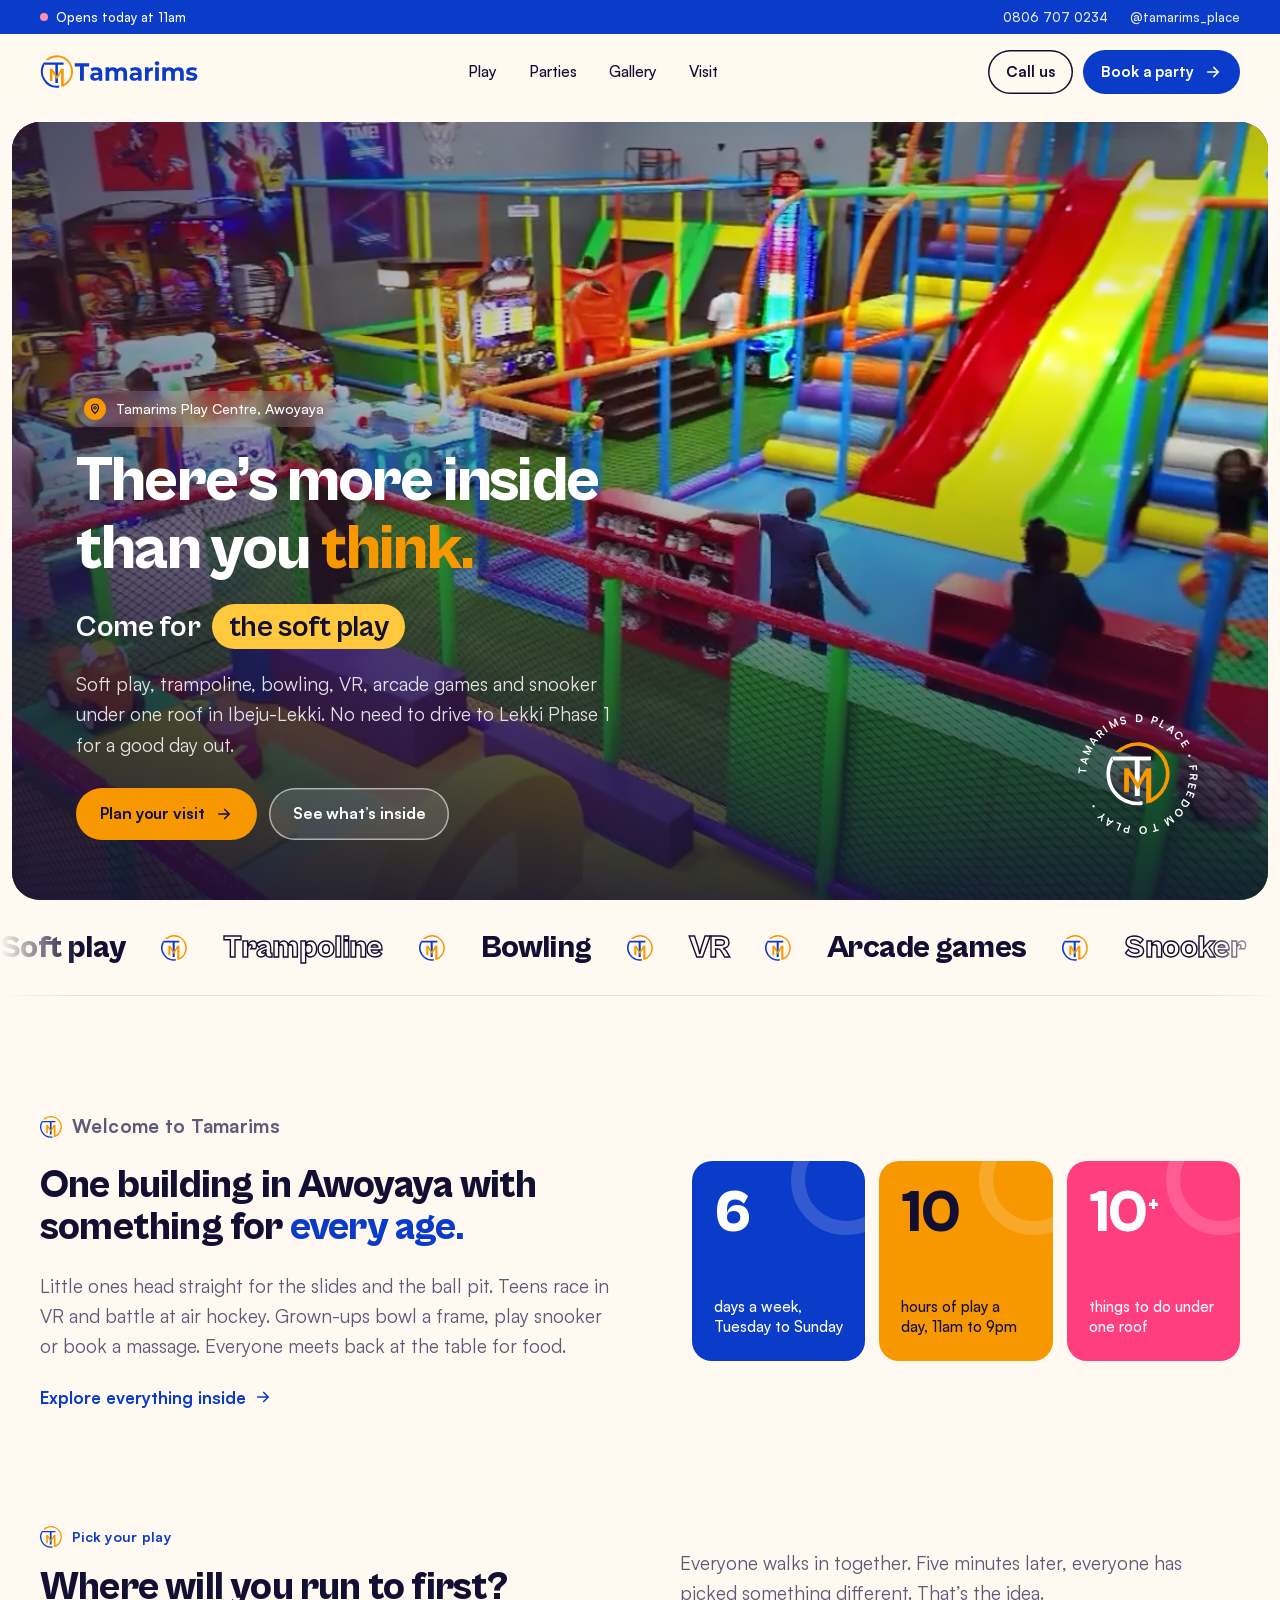
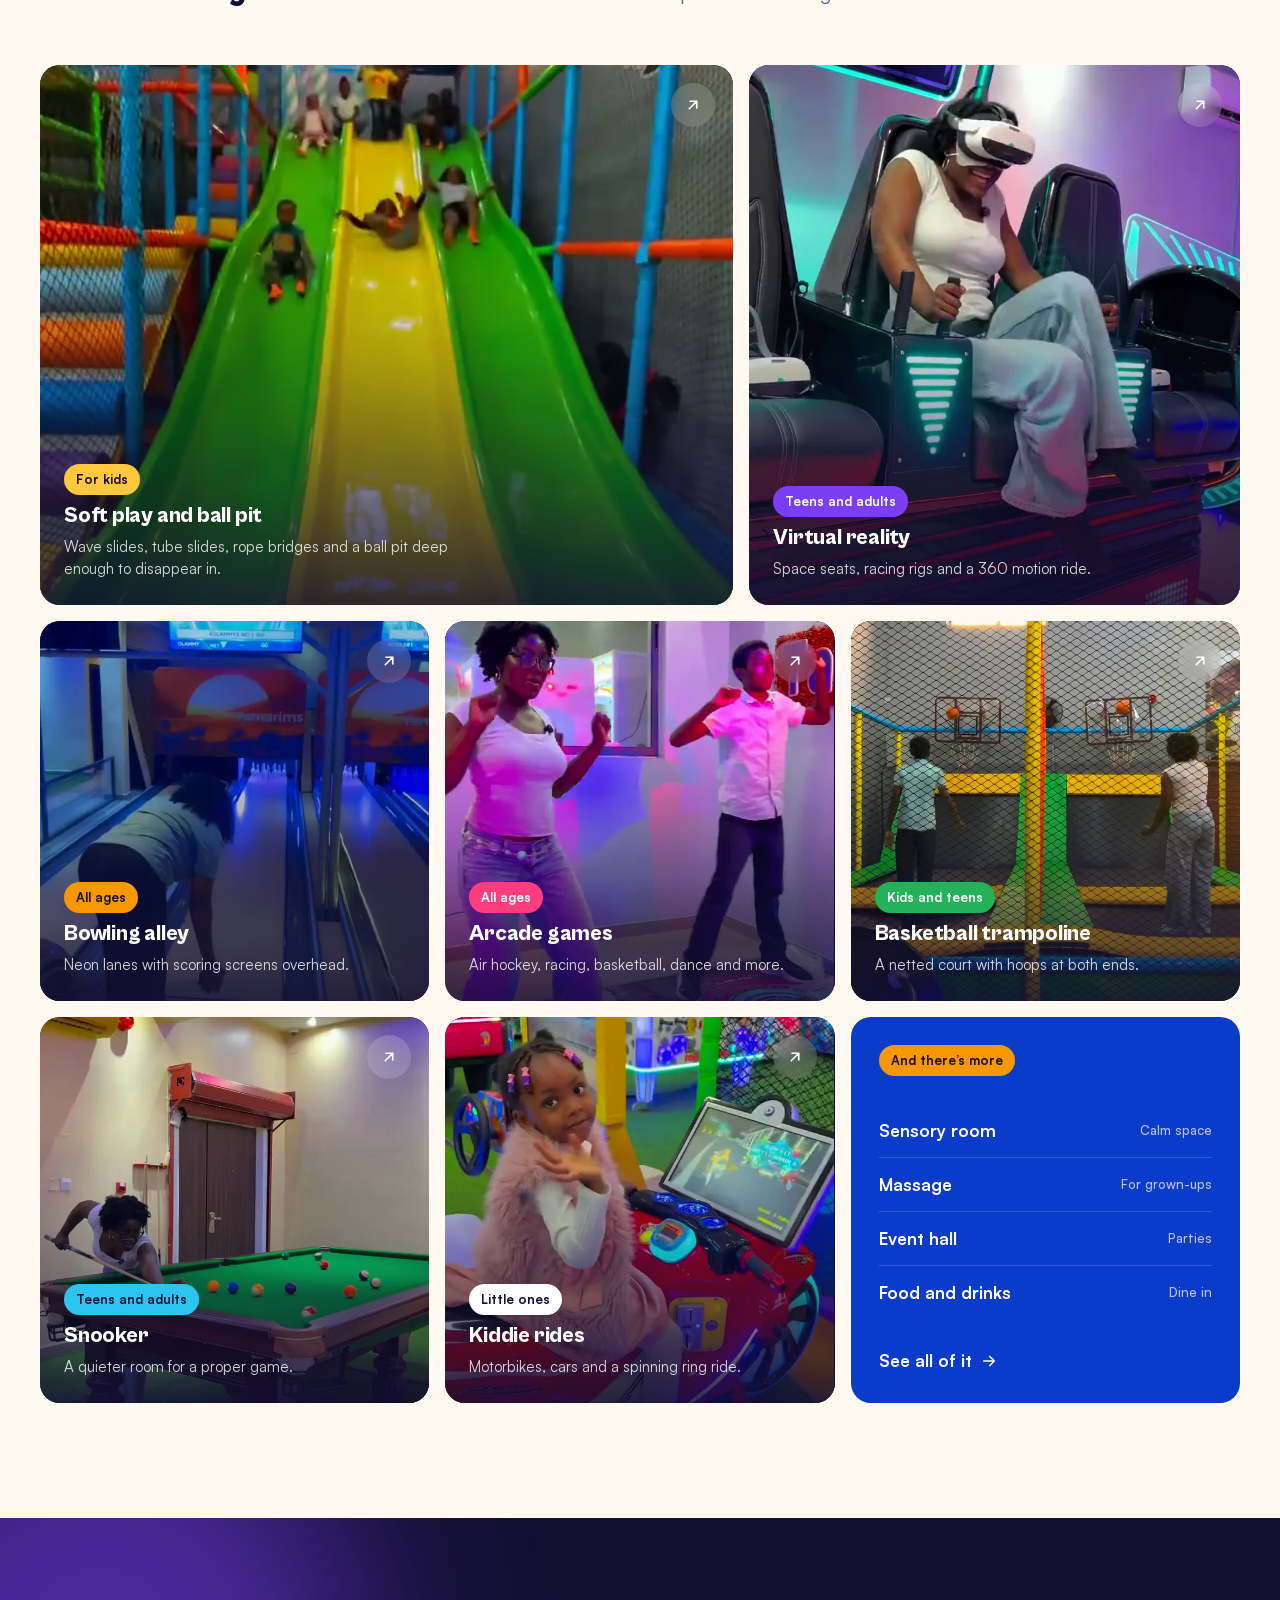
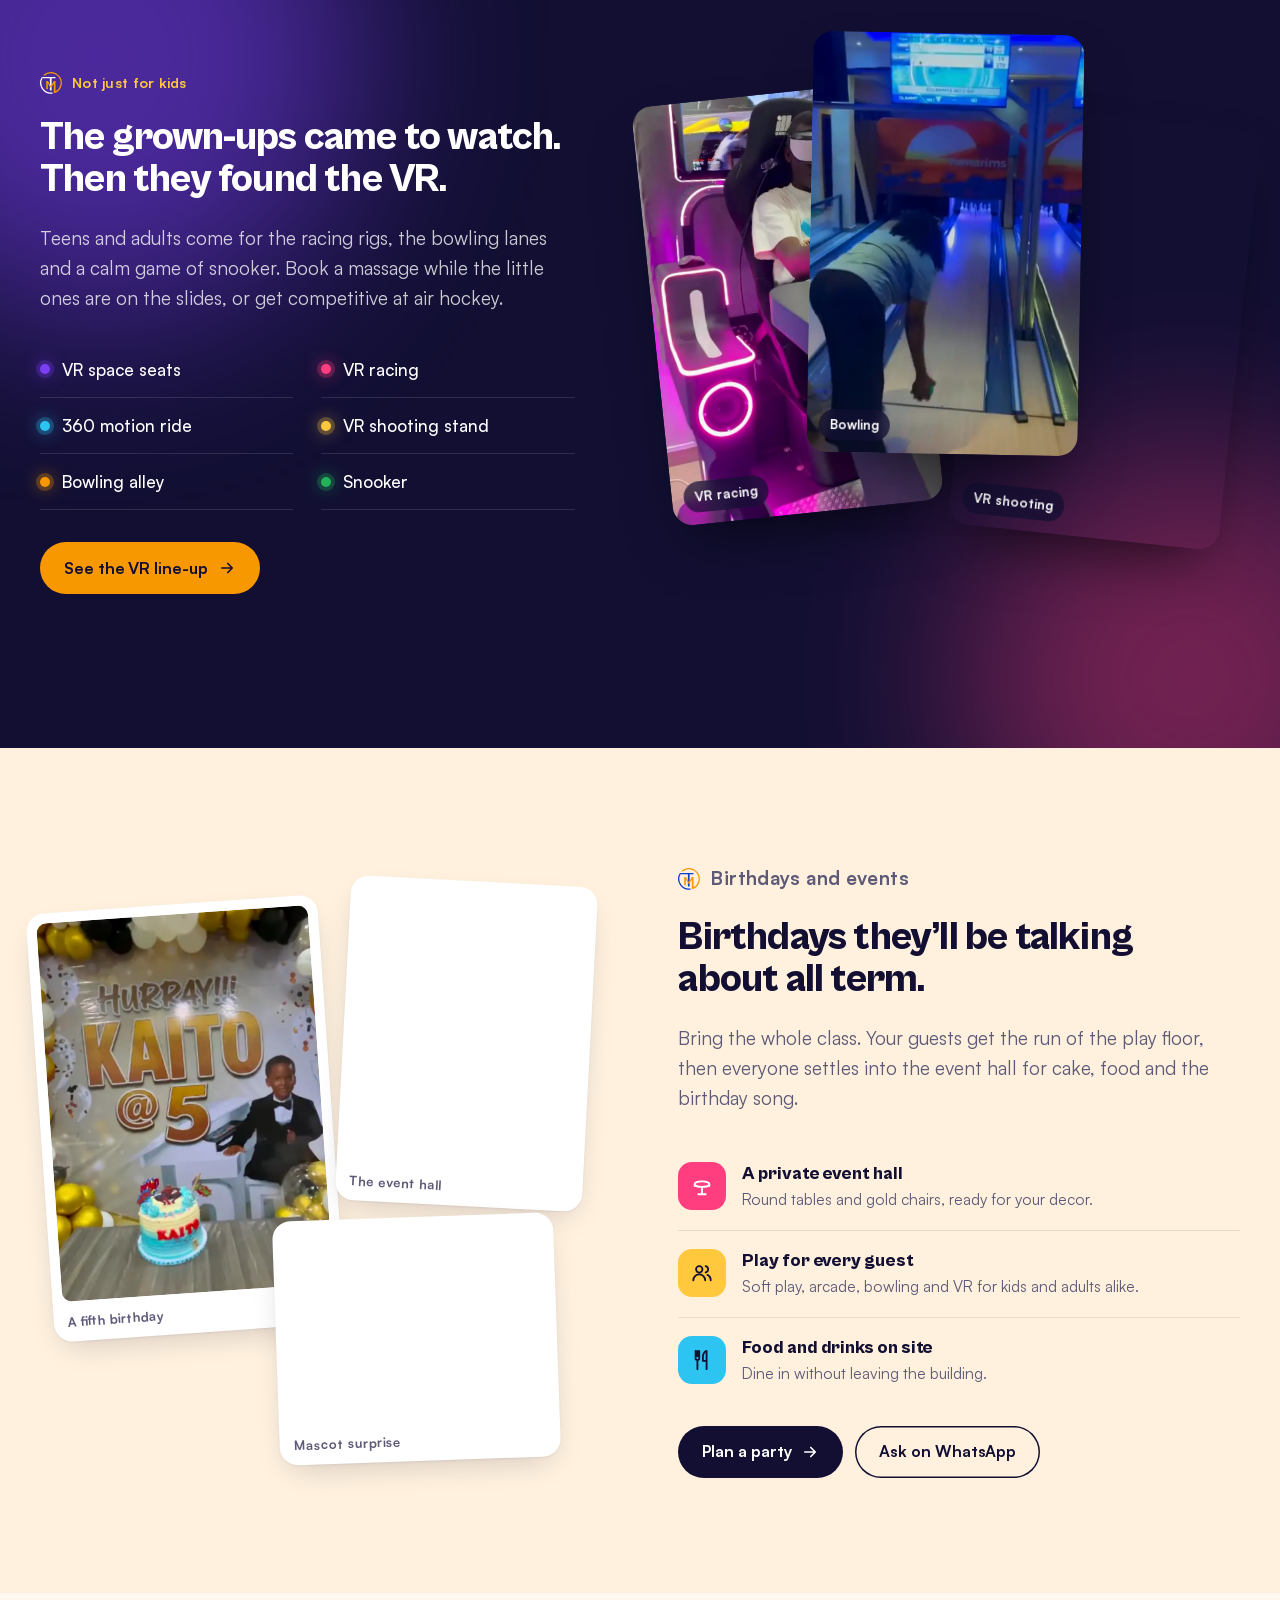
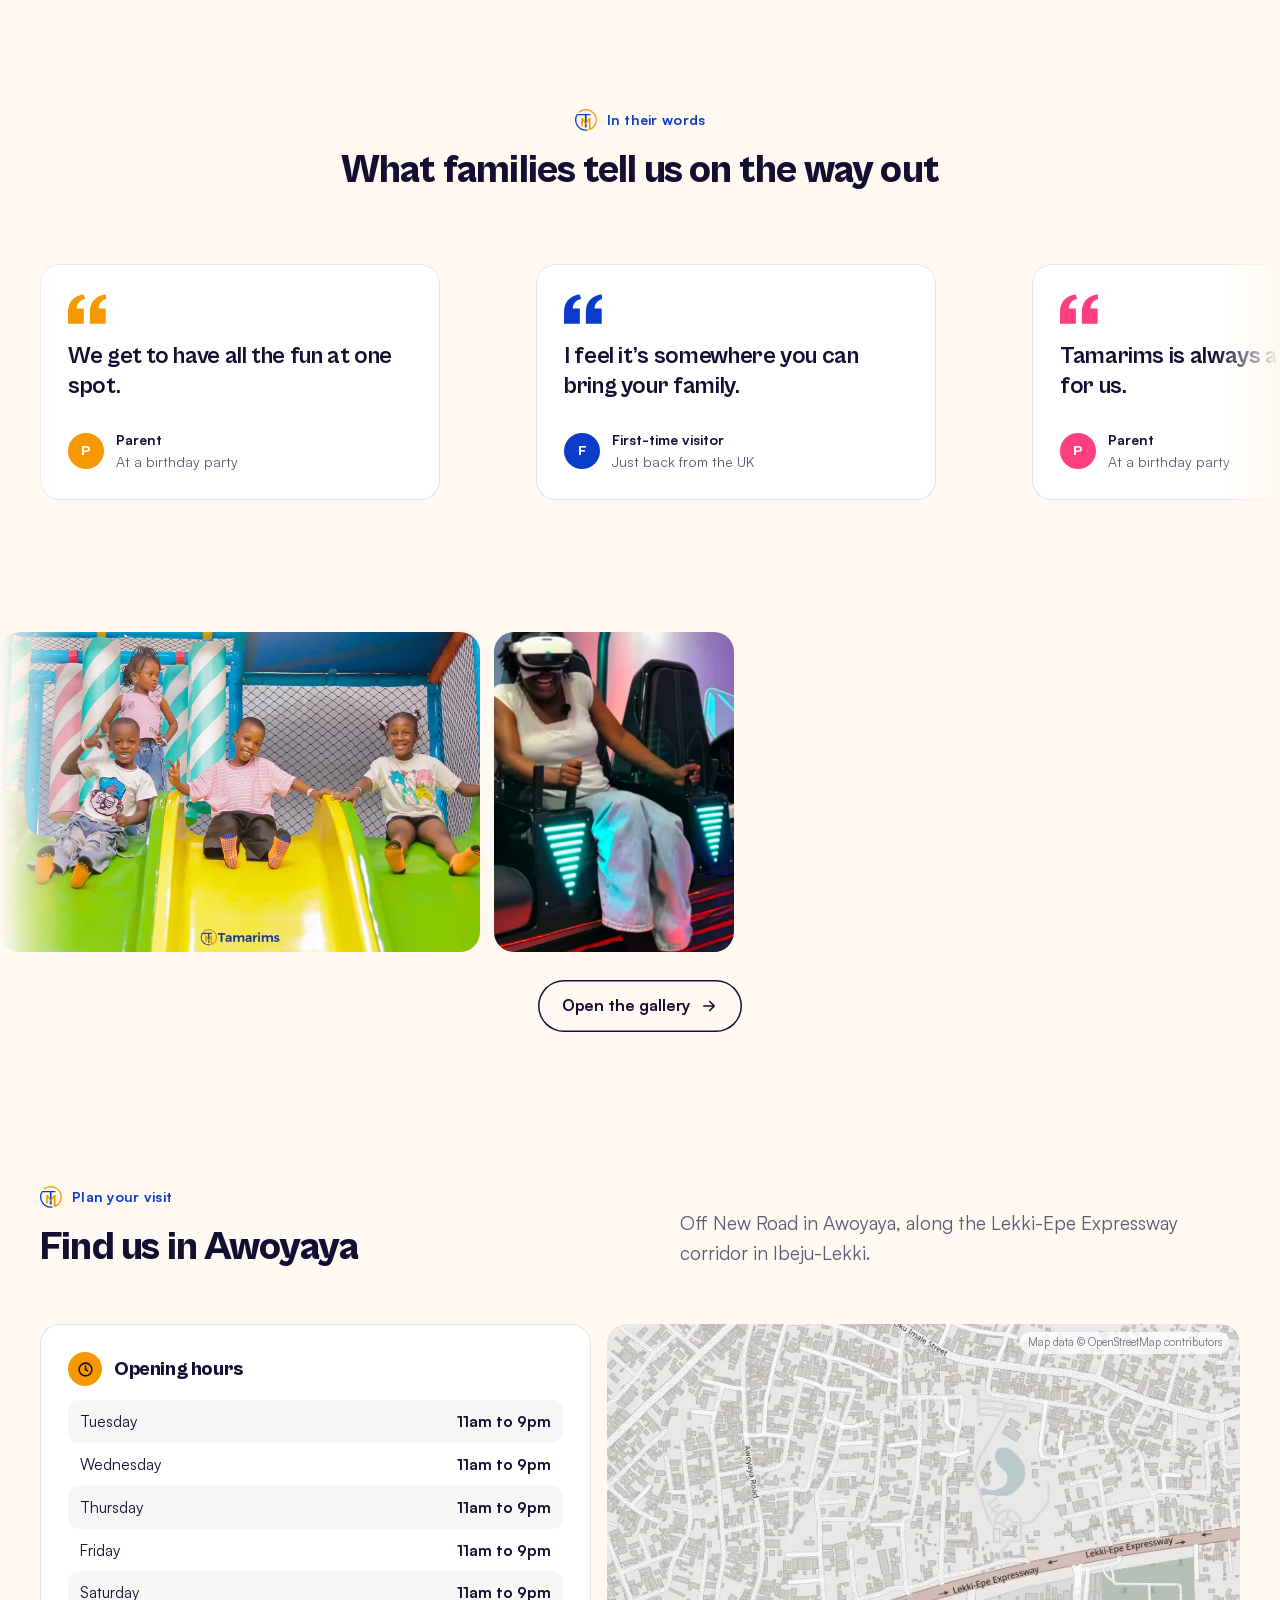
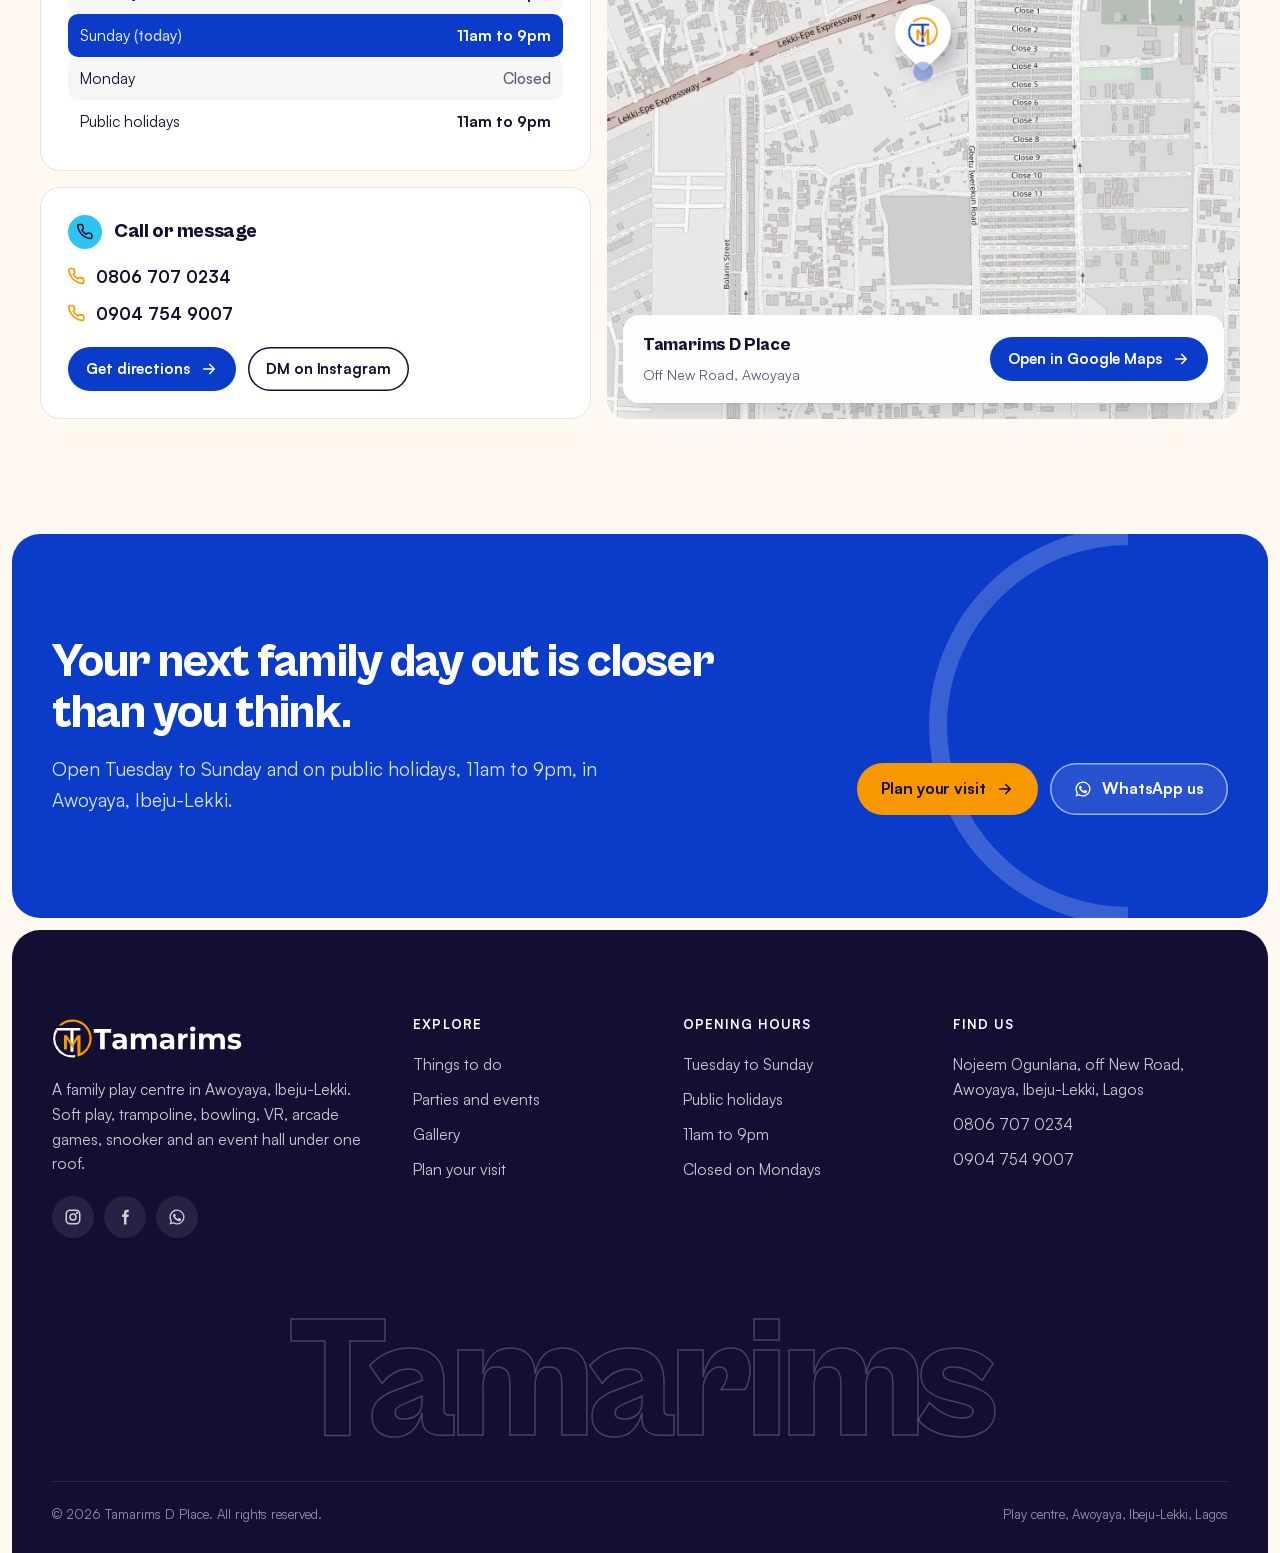
==== index.html @ f77c8a16 "Build the Tamarims D Place website Multi-page static site for the Awoyaya play centre: home with a v" ====
<!doctype html>
<html lang="en-NG">
<head>
<meta charset="utf-8">
<meta name="viewport" content="width=device-width, initial-scale=1, viewport-fit=cover">
<title>Tamarims D Place | Play centre in Awoyaya, Ibeju-Lekki</title>
<meta name="description" content="Tamarims D Place is a family play centre in Awoyaya, Ibeju-Lekki with soft play, trampoline, bowling, VR, arcade games, snooker and an event hall. Open Tuesday to Sunday, 11am to 9pm.">
<meta name="theme-color" content="#FFF9F1">
<link rel="canonical" href="https://tamarims.com/">
<meta property="og:type" content="website">
<meta property="og:site_name" content="Tamarims D Place">
<meta property="og:title" content="Tamarims D Place | Play centre in Awoyaya, Ibeju-Lekki">
<meta property="og:description" content="Tamarims D Place is a family play centre in Awoyaya, Ibeju-Lekki with soft play, trampoline, bowling, VR, arcade games, snooker and an event hall. Open Tuesday to Sunday, 11am to 9pm.">
<meta property="og:image" content="https://tamarims.com/assets/img/og-image.jpg">
<meta property="og:url" content="https://tamarims.com/">
<meta name="twitter:card" content="summary_large_image">
<link rel="icon" href="favicon.svg" type="image/svg+xml">
<link rel="icon" href="favicon.png" type="image/png" sizes="64x64">
<link rel="apple-touch-icon" href="apple-touch-icon.png">
<link rel="manifest" href="site.webmanifest">
<link rel="preload" href="assets/fonts/cabinet-grotesk-800.woff2" as="font" type="font/woff2" crossorigin>
<link rel="preload" href="assets/fonts/satoshi-500.woff2" as="font" type="font/woff2" crossorigin>
<link rel="stylesheet" href="assets/css/style.css">
<script type="application/ld+json">{"@context":"https://schema.org","@type":"AmusementPark","name":"Tamarims D Place","alternateName":"Tamarims Play Centre","url":"https://tamarims.com","geo":{"@type":"GeoCoordinates","latitude":6.4687244,"longitude":3.7092736},"logo":"https://tamarims.com/assets/logo/logo.svg","image":"https://tamarims.com/assets/img/og-image.jpg","telephone":["+2348067070234","+2349047549007"],"address":{"@type":"PostalAddress","streetAddress":"Nojeem Ogunlana, off New Road","addressLocality":"Awoyaya, Ibeju-Lekki","addressRegion":"Lagos","addressCountry":"NG"},"openingHoursSpecification":[{"@type":"OpeningHoursSpecification","dayOfWeek":["Tuesday","Wednesday","Thursday","Friday","Saturday","Sunday"],"opens":"11:00","closes":"21:00"}],"sameAs":["https://www.instagram.com/tamarims_place/","https://www.facebook.com/profile.php?id=61575463236864"]}</script>
<link rel="preload" as="image" href="assets/video/hero.webp" media="(min-width: 761px)">
<link rel="preload" as="image" href="assets/video/hero-m.webp" media="(max-width: 760px)">
</head><body>
<a class="skip" href="#main">Skip to content</a>
<div class="strip">
  <div class="wrap">
    <p class="strip__status"><span class="strip__dot" data-status-dot></span><span data-status>Open Tuesday to Sunday, 11am to 9pm</span></p>
    <div class="strip__links">
      <a href="tel:+2348067070234">0806 707 0234</a>
      <a href="https://www.instagram.com/tamarims_place/" target="_blank" rel="noopener">@tamarims_place</a>
    </div>
  </div>
</div>
<header class="nav">
  <div class="wrap">
    <a class="nav__logo" href="index.html" aria-label="Tamarims D Place, home"><img src="assets/logo/logo.svg" alt="Tamarims" width="158" height="35"></a>
    <nav class="nav__menu" aria-label="Main">
        <a href="play.html">Play</a>
        <a href="parties.html">Parties</a>
        <a href="gallery.html">Gallery</a>
        <a href="visit.html">Visit</a>
    </nav>
    <div class="nav__cta">
      <a class="btn btn--line btn--sm" href="tel:+2348067070234">Call us</a>
      <a class="btn btn--blue btn--sm" href="parties.html#book">Book a party <svg viewBox="0 0 24 24" fill="none" stroke="currentColor" stroke-width="2.2" stroke-linecap="round" stroke-linejoin="round" aria-hidden="true"><path d="M5 12h14M13 6l6 6-6 6"/></svg></a>
      <button class="nav__toggle" type="button" aria-label="Open menu" aria-expanded="false" aria-controls="drawer"><span></span></button>
    </div>
  </div>
</header>
<div class="drawer" id="drawer">
  <ul class="drawer__links">
      <li><a href="index.html">Home<span style="background:var(--amber)"></span></a></li>
      <li><a href="play.html">Play<span style="background:var(--sun)"></span></a></li>
      <li><a href="parties.html">Parties<span style="background:var(--berry)"></span></a></li>
      <li><a href="gallery.html">Gallery<span style="background:var(--sky)"></span></a></li>
      <li><a href="visit.html">Visit<span style="background:var(--leaf)"></span></a></li>
  </ul>
  <div class="drawer__foot">
    <a class="btn btn--amber" href="parties.html#book">Book a party <svg viewBox="0 0 24 24" fill="none" stroke="currentColor" stroke-width="2.2" stroke-linecap="round" stroke-linejoin="round" aria-hidden="true"><path d="M5 12h14M13 6l6 6-6 6"/></svg></a>
    <a class="btn btn--ghost" href="tel:+2348067070234"><svg viewBox="0 0 24 24" fill="none" stroke="currentColor" stroke-width="2.2" stroke-linecap="round" stroke-linejoin="round" aria-hidden="true"><path d="M21 16.9v3a2 2 0 0 1-2.2 2 19.8 19.8 0 0 1-8.6-3.1 19.5 19.5 0 0 1-6-6A19.8 19.8 0 0 1 1.1 4.2 2 2 0 0 1 3.1 2h3a2 2 0 0 1 2 1.7c.1 1 .4 1.9.7 2.8a2 2 0 0 1-.5 2.1L7.1 9.9a16 16 0 0 0 6 6l1.3-1.3a2 2 0 0 1 2.1-.4c.9.3 1.8.6 2.8.7a2 2 0 0 1 1.7 2z"/></svg> 0806 707 0234</a>
    <p>Tuesday to Sunday and public holidays, 11am to 9pm.<br>Awoyaya, Ibeju-Lekki, Lagos.</p>
  </div>
</div>

<main id="main">
<section class="hero">
  <div class="hero__stage">
    <div class="hero__media">
      <img data-hero-poster src="assets/video/hero.webp" alt="" width="1280" height="720">
      <video data-hero-video data-src="assets/video/hero.mp4" data-src-portrait="assets/video/hero-m.mp4" data-poster="assets/video/hero.webp" data-poster-portrait="assets/video/hero-m.webp" muted loop playsinline autoplay aria-hidden="true"></video>
    </div>
    <div class="hero__content">
      <div class="hero__copy">
        <p class="hero__place"><i><svg viewBox="0 0 24 24" fill="none" stroke="currentColor" stroke-width="2.2" stroke-linecap="round" stroke-linejoin="round" aria-hidden="true"><path d="M12 21s-7-6.2-7-11.5A7 7 0 0 1 19 9.5C19 14.8 12 21 12 21z"/><circle cx="12" cy="9.5" r="2.5"/></svg></i>Tamarims Play Centre, Awoyaya</p>
        <h1><span class="line"><span>There’s more inside</span></span><span class="line"><span>than you <span class="hl">think.</span></span></span></h1>
        <p class="hero__rotator">Come for <span class="rotator" data-rotator><span data-bg="#F79800" data-fg="#120F33">the bowling</span><span data-bg="#FFC83D" data-fg="#120F33">the soft play</span><span data-bg="#7A3FF2" data-fg="#FFFFFF">VR racing</span><span data-bg="#FF3E7F" data-fg="#FFFFFF">the arcade</span><span data-bg="#23B25A" data-fg="#FFFFFF">the trampoline</span><span data-bg="#2EC4F1" data-fg="#120F33">a game of snooker</span><span data-bg="#FFFFFF" data-fg="#120F33">the birthday party</span></span></p>
        <p class="hero__sub">Soft play, trampoline, bowling, VR, arcade games and snooker under one roof in Ibeju-Lekki. No need to drive to Lekki Phase 1 for a good day out.</p>
        <div class="btns">
          <a class="btn btn--amber" href="visit.html">Plan your visit <svg viewBox="0 0 24 24" fill="none" stroke="currentColor" stroke-width="2.2" stroke-linecap="round" stroke-linejoin="round" aria-hidden="true"><path d="M5 12h14M13 6l6 6-6 6"/></svg></a>
          <a class="btn btn--ghost" href="play.html">See what’s inside</a>
        </div>
      </div>
      <div class="badge" aria-hidden="true">
        <svg class="badge__ring" viewBox="0 0 132 132"><defs><path id="bp" d="M66 66m-52 0a52 52 0 1 1 104 0a52 52 0 1 1-104 0"/></defs><text><textPath href="#bp">Tamarims D Place · Freedom to play · </textPath></text></svg>
        <img src="assets/logo/mark-white.svg" alt="" width="64" height="64">
      </div>
    </div>
  </div>
</section>

<div class="marquee" aria-label="Soft play, Trampoline, Bowling, VR, Arcade games, Snooker, Sensory room, Massage, Event hall"><div class="marquee__track" aria-hidden="true"><div class="marquee__group"><span class="marquee__item"><span>Soft play</span><i aria-hidden="true"></i></span><span class="marquee__item"><span>Trampoline</span><i aria-hidden="true"></i></span><span class="marquee__item"><span>Bowling</span><i aria-hidden="true"></i></span><span class="marquee__item"><span>VR</span><i aria-hidden="true"></i></span><span class="marquee__item"><span>Arcade games</span><i aria-hidden="true"></i></span><span class="marquee__item"><span>Snooker</span><i aria-hidden="true"></i></span><span class="marquee__item"><span>Sensory room</span><i aria-hidden="true"></i></span><span class="marquee__item"><span>Massage</span><i aria-hidden="true"></i></span><span class="marquee__item"><span>Event hall</span><i aria-hidden="true"></i></span></div><div class="marquee__group"><span class="marquee__item"><span>Soft play</span><i aria-hidden="true"></i></span><span class="marquee__item"><span>Trampoline</span><i aria-hidden="true"></i></span><span class="marquee__item"><span>Bowling</span><i aria-hidden="true"></i></span><span class="marquee__item"><span>VR</span><i aria-hidden="true"></i></span><span class="marquee__item"><span>Arcade games</span><i aria-hidden="true"></i></span><span class="marquee__item"><span>Snooker</span><i aria-hidden="true"></i></span><span class="marquee__item"><span>Sensory room</span><i aria-hidden="true"></i></span><span class="marquee__item"><span>Massage</span><i aria-hidden="true"></i></span><span class="marquee__item"><span>Event hall</span><i aria-hidden="true"></i></span></div></div></div>

<section class="section">
  <div class="wrap intro">
    <div class="intro__copy" data-reveal>
      <p class="kicker">Welcome to Tamarims</p>
      <h2 class="h2">One building in Awoyaya with something for <span class="hl-blue">every age.</span></h2>
      <p>Little ones head straight for the slides and the ball pit. Teens race in VR and battle at air hockey. Grown-ups bowl a frame, play snooker or book a massage. Everyone meets back at the table for food.</p>
      <a class="link-arrow" href="play.html">Explore everything inside <svg viewBox="0 0 24 24" fill="none" stroke="currentColor" stroke-width="2.2" stroke-linecap="round" stroke-linejoin="round" aria-hidden="true"><path d="M5 12h14M13 6l6 6-6 6"/></svg></a>
    </div>
    <div class="stats">
      <div class="stat" data-reveal><span class="stat__num" data-count="6">6</span><span class="stat__label">days a week, Tuesday to Sunday</span></div>
      <div class="stat" data-reveal style="--d:.1s"><span class="stat__num" data-count="10">10</span><span class="stat__label">hours of play a day, 11am to 9pm</span></div>
      <div class="stat" data-reveal style="--d:.2s"><span class="stat__num"><span data-count="10">10</span><sup>+</sup></span><span class="stat__label">things to do under one roof</span></div>
    </div>
  </div>
</section>

<section class="section" style="padding-top:0">
  <div class="wrap">
    <div class="head head--split" data-reveal>
      <div class="head"><p class="kicker">Pick your play</p><h2 class="h2">Where will you run to first?</h2></div>
      <p class="lead">Everyone walks in together. Five minutes later, everyone has picked something different. That’s the idea.</p>
    </div>
    <div class="bento">
      <a class="card card--tall span-7" href="play.html#soft-play" data-reveal>
        <div class="card__media"><video class="" data-autoplay data-src="assets/video/t-softplay.mp4" poster="assets/video/t-softplay.webp" muted loop playsinline preload="none" aria-label="Children sliding into the ball pit"></video></div>
        <span class="card__go"><svg viewBox="0 0 24 24" fill="none" stroke="currentColor" stroke-width="2.2" stroke-linecap="round" stroke-linejoin="round" aria-hidden="true"><path d="M7 17L17 7M8 7h9v9"/></svg></span>
        <div class="card__body"><span class="card__tag t-sun">For kids</span><h3>Soft play and ball pit</h3><p>Wave slides, tube slides, rope bridges and a ball pit deep enough to disappear in.</p></div>
      </a>
      <a class="card card--tall span-5" href="play.html#vr" data-reveal style="--d:.1s">
        <div class="card__media"><video class="" data-autoplay data-src="assets/video/t-vr.mp4" poster="assets/video/t-vr.webp" muted loop playsinline preload="none" aria-label="A guest riding the VR space seat"></video></div>
        <span class="card__go"><svg viewBox="0 0 24 24" fill="none" stroke="currentColor" stroke-width="2.2" stroke-linecap="round" stroke-linejoin="round" aria-hidden="true"><path d="M7 17L17 7M8 7h9v9"/></svg></span>
        <div class="card__body"><span class="card__tag t-violet">Teens and adults</span><h3>Virtual reality</h3><p>Space seats, racing rigs and a 360 motion ride.</p></div>
      </a>
      <a class="card span-4" href="play.html#bowling" data-reveal>
        <div class="card__media"><video class="" data-autoplay data-src="assets/video/t-bowling.mp4" poster="assets/video/t-bowling.webp" muted loop playsinline preload="none" aria-label="A bowler on the neon lanes"></video></div>
        <span class="card__go"><svg viewBox="0 0 24 24" fill="none" stroke="currentColor" stroke-width="2.2" stroke-linecap="round" stroke-linejoin="round" aria-hidden="true"><path d="M7 17L17 7M8 7h9v9"/></svg></span>
        <div class="card__body"><span class="card__tag t-amber">All ages</span><h3>Bowling alley</h3><p>Neon lanes with scoring screens overhead.</p></div>
      </a>
      <a class="card span-4" href="play.html#arcade" data-reveal style="--d:.1s">
        <div class="card__media"><video class="" data-autoplay data-src="assets/video/t-arcade.mp4" poster="assets/video/t-arcade.webp" muted loop playsinline preload="none" aria-label="Guests on the dance machine and air hockey table"></video></div>
        <span class="card__go"><svg viewBox="0 0 24 24" fill="none" stroke="currentColor" stroke-width="2.2" stroke-linecap="round" stroke-linejoin="round" aria-hidden="true"><path d="M7 17L17 7M8 7h9v9"/></svg></span>
        <div class="card__body"><span class="card__tag t-berry">All ages</span><h3>Arcade games</h3><p>Air hockey, racing, basketball, dance and more.</p></div>
      </a>
      <a class="card span-4" href="play.html#trampoline" data-reveal style="--d:.2s">
        <div class="card__media"><img src="assets/img/trampoline.webp" alt="Kids shooting hoops on the trampoline court" width="720" height="1280" loading="lazy" decoding="async"></div>
        <span class="card__go"><svg viewBox="0 0 24 24" fill="none" stroke="currentColor" stroke-width="2.2" stroke-linecap="round" stroke-linejoin="round" aria-hidden="true"><path d="M7 17L17 7M8 7h9v9"/></svg></span>
        <div class="card__body"><span class="card__tag t-leaf">Kids and teens</span><h3>Basketball trampoline</h3><p>A netted court with hoops at both ends.</p></div>
      </a>
      <a class="card span-4" href="play.html#snooker" data-reveal>
        <div class="card__media"><img src="assets/img/snooker.webp" alt="A guest lining up a shot at the snooker table" width="720" height="1280" loading="lazy" decoding="async"></div>
        <span class="card__go"><svg viewBox="0 0 24 24" fill="none" stroke="currentColor" stroke-width="2.2" stroke-linecap="round" stroke-linejoin="round" aria-hidden="true"><path d="M7 17L17 7M8 7h9v9"/></svg></span>
        <div class="card__body"><span class="card__tag t-sky">Teens and adults</span><h3>Snooker</h3><p>A quieter room for a proper game.</p></div>
      </a>
      <a class="card span-4" href="play.html#rides" data-reveal style="--d:.1s">
        <div class="card__media"><video class="" data-autoplay data-src="assets/video/t-rides.mp4" poster="assets/video/t-rides.webp" muted loop playsinline preload="none" aria-label="A girl on a kiddie motorbike ride"></video></div>
        <span class="card__go"><svg viewBox="0 0 24 24" fill="none" stroke="currentColor" stroke-width="2.2" stroke-linecap="round" stroke-linejoin="round" aria-hidden="true"><path d="M7 17L17 7M8 7h9v9"/></svg></span>
        <div class="card__body"><span class="card__tag t-white">Little ones</span><h3>Kiddie rides</h3><p>Motorbikes, cars and a spinning ring ride.</p></div>
      </a>
      <a class="card card--more span-4" href="play.html#more" data-reveal style="--d:.2s">
        <div class="card__body">
          <div><span class="card__tag t-amber">And there’s more</span></div>
          <ul class="more-list">
            <li>Sensory room <small>Calm space</small></li>
            <li>Massage <small>For grown-ups</small></li>
            <li>Event hall <small>Parties</small></li>
            <li>Food and drinks <small>Dine in</small></li>
          </ul>
          <span class="link-arrow" style="color:#fff">See all of it <svg viewBox="0 0 24 24" fill="none" stroke="currentColor" stroke-width="2.2" stroke-linecap="round" stroke-linejoin="round" aria-hidden="true"><path d="M5 12h14M13 6l6 6-6 6"/></svg></span>
        </div>
      </a>
    </div>
  </div>
</section>

<section class="night section on-dark">
  <div class="wrap night__grid">
    <div class="night__copy" data-reveal>
      <p class="kicker">Not just for kids</p>
      <h2 class="h2">The grown-ups came to watch. Then they found the VR.</h2>
      <p class="lead">Teens and adults come for the racing rigs, the bowling lanes and a calm game of snooker. Book a massage while the little ones are on the slides, or get competitive at air hockey.</p>
      <ul class="neon-list">
        <li style="--c:var(--violet)">VR space seats</li>
        <li style="--c:var(--berry)">VR racing</li>
        <li style="--c:var(--sky)">360 motion ride</li>
        <li style="--c:var(--sun)">VR shooting stand</li>
        <li style="--c:var(--amber)">Bowling alley</li>
        <li style="--c:var(--leaf)">Snooker</li>
      </ul>
      <div class="btns" style="margin-top:10px"><a class="btn btn--amber" href="play.html#vr">See the VR line-up <svg viewBox="0 0 24 24" fill="none" stroke="currentColor" stroke-width="2.2" stroke-linecap="round" stroke-linejoin="round" aria-hidden="true"><path d="M5 12h14M13 6l6 6-6 6"/></svg></a></div>
    </div>
    <div class="fan" data-reveal style="--d:.15s">
      <figure><img src="assets/img/vr-racer.webp" alt="A guest in the VR racing seat" width="720" height="1000" loading="lazy" decoding="async"><figcaption>VR racing</figcaption></figure>
      <figure><video class="" data-autoplay data-src="assets/video/t-bowling.mp4" poster="assets/video/t-bowling.webp" muted loop playsinline preload="none" aria-label="Bowling on the neon lanes"></video><figcaption>Bowling</figcaption></figure>
      <figure><img src="assets/img/vr-stand.webp" alt="A guest on the VR shooting stand" width="720" height="1000" loading="lazy" decoding="async"><figcaption>VR shooting</figcaption></figure>
    </div>
  </div>
</section>

<section class="party section">
  <div class="wrap party__grid">
    <div class="collage" data-reveal>
      <figure class="ph"><video class="" data-autoplay data-src="assets/video/t-party.mp4" poster="assets/video/t-party.webp" muted loop playsinline preload="none" aria-label="Children gathered around a birthday cake"></video><span>A fifth birthday</span></figure>
      <figure class="ph"><img src="assets/img/event-hall.webp" alt="The event hall set with round tables and gold chairs" width="1080" height="1920" loading="lazy" decoding="async"><span>The event hall</span></figure>
      <figure class="ph"><img src="assets/img/mascots.webp" alt="Children with the lion and mouse mascots" width="720" height="1280" loading="lazy" decoding="async"><span>Mascot surprise</span></figure>
    </div>
    <div class="intro__copy" data-reveal style="--d:.1s">
      <p class="kicker">Birthdays and events</p>
      <h2 class="h2">Birthdays they’ll be talking about all term.</h2>
      <p>Bring the whole class. Your guests get the run of the play floor, then everyone settles into the event hall for cake, food and the birthday song.</p>
      <ul class="features">
        <li><span class="ico t-berry"><svg viewBox="0 0 24 24" fill="none" stroke="currentColor" stroke-width="2" stroke-linecap="round" stroke-linejoin="round" aria-hidden="true"><ellipse cx="12" cy="10" rx="8" ry="3"/><path d="M12 13v8M8 21h8M4 10v2M20 10v2"/></svg></span><div><h3>A private event hall</h3><p>Round tables and gold chairs, ready for your decor.</p></div></li>
        <li><span class="ico t-sun"><svg viewBox="0 0 24 24" fill="none" stroke="currentColor" stroke-width="2" stroke-linecap="round" stroke-linejoin="round" aria-hidden="true"><circle cx="9" cy="8" r="3.5"/><path d="M2.5 20a6.5 6.5 0 0 1 13 0M16 4.6a3.5 3.5 0 0 1 0 6.8M18 14a6.5 6.5 0 0 1 3.5 6"/></svg></span><div><h3>Play for every guest</h3><p>Soft play, arcade, bowling and VR for kids and adults alike.</p></div></li>
        <li><span class="ico t-sky"><svg viewBox="0 0 24 24" fill="none" stroke="currentColor" stroke-width="2" stroke-linecap="round" stroke-linejoin="round" aria-hidden="true"><path d="M5 2v8a2 2 0 0 0 2 2v10M9 2v8a2 2 0 0 1-2 2M7 2v6M17 22V2c-2.5 1-4 3.5-4 7v4h4"/></svg></span><div><h3>Food and drinks on site</h3><p>Dine in without leaving the building.</p></div></li>
      </ul>
      <div class="btns"><a class="btn btn--ink" href="parties.html">Plan a party <svg viewBox="0 0 24 24" fill="none" stroke="currentColor" stroke-width="2.2" stroke-linecap="round" stroke-linejoin="round" aria-hidden="true"><path d="M5 12h14M13 6l6 6-6 6"/></svg></a><a class="btn btn--line" href="https://wa.me/2348067070234" target="_blank" rel="noopener">Ask on WhatsApp</a></div>
    </div>
  </div>
</section>

<section class="section">
  <div class="wrap">
    <div class="head head--center" data-reveal>
      <p class="kicker">In their words</p>
      <h2 class="h2">What families tell us on the way out</h2>
    </div>
  </div>
  <div class="quotes marquee" style="border:0;padding:0">
    <div class="marquee__track"><div class="marquee__group"><figure class="quote" style="--q:var(--amber)"><div><span class="quote__mark"><svg viewBox="0 0 36 28" fill="currentColor" aria-hidden="true"><path d="M0 28V17.3C0 7.6 4.9 1.9 14.6 0l1.7 4.3C10.9 5.8 8.4 9 8.3 13.6H15V28H0zm20.7 0V17.3C20.7 7.6 25.6 1.9 35.3 0L37 4.3c-5.4 1.5-7.9 4.7-8 9.3h6.7V28H20.7z"/></svg></span><blockquote>We get to have all the fun at one spot.</blockquote></div><figcaption><i>P</i><span><b>Parent</b>At a birthday party</span></figcaption></figure><figure class="quote" style="--q:var(--blue)"><div><span class="quote__mark"><svg viewBox="0 0 36 28" fill="currentColor" aria-hidden="true"><path d="M0 28V17.3C0 7.6 4.9 1.9 14.6 0l1.7 4.3C10.9 5.8 8.4 9 8.3 13.6H15V28H0zm20.7 0V17.3C20.7 7.6 25.6 1.9 35.3 0L37 4.3c-5.4 1.5-7.9 4.7-8 9.3h6.7V28H20.7z"/></svg></span><blockquote>I feel it’s somewhere you can bring your family.</blockquote></div><figcaption><i>F</i><span><b>First-time visitor</b>Just back from the UK</span></figcaption></figure><figure class="quote" style="--q:var(--berry)"><div><span class="quote__mark"><svg viewBox="0 0 36 28" fill="currentColor" aria-hidden="true"><path d="M0 28V17.3C0 7.6 4.9 1.9 14.6 0l1.7 4.3C10.9 5.8 8.4 9 8.3 13.6H15V28H0zm20.7 0V17.3C20.7 7.6 25.6 1.9 35.3 0L37 4.3c-5.4 1.5-7.9 4.7-8 9.3h6.7V28H20.7z"/></svg></span><blockquote>Tamarims is always a first choice for us.</blockquote></div><figcaption><i>P</i><span><b>Parent</b>At a birthday party</span></figcaption></figure><figure class="quote" style="--q:var(--violet)"><div><span class="quote__mark"><svg viewBox="0 0 36 28" fill="currentColor" aria-hidden="true"><path d="M0 28V17.3C0 7.6 4.9 1.9 14.6 0l1.7 4.3C10.9 5.8 8.4 9 8.3 13.6H15V28H0zm20.7 0V17.3C20.7 7.6 25.6 1.9 35.3 0L37 4.3c-5.4 1.5-7.9 4.7-8 9.3h6.7V28H20.7z"/></svg></span><blockquote>What surprised me was the games, actually.</blockquote></div><figcaption><i>F</i><span><b>First-time visitor</b>Just back from the UK</span></figcaption></figure><figure class="quote" style="--q:var(--leaf)"><div><span class="quote__mark"><svg viewBox="0 0 36 28" fill="currentColor" aria-hidden="true"><path d="M0 28V17.3C0 7.6 4.9 1.9 14.6 0l1.7 4.3C10.9 5.8 8.4 9 8.3 13.6H15V28H0zm20.7 0V17.3C20.7 7.6 25.6 1.9 35.3 0L37 4.3c-5.4 1.5-7.9 4.7-8 9.3h6.7V28H20.7z"/></svg></span><blockquote>It just has everything we are looking for.</blockquote></div><figcaption><i>G</i><span><b>Guest</b>Shared on our Instagram</span></figcaption></figure><figure class="quote" style="--q:var(--sky)"><div><span class="quote__mark"><svg viewBox="0 0 36 28" fill="currentColor" aria-hidden="true"><path d="M0 28V17.3C0 7.6 4.9 1.9 14.6 0l1.7 4.3C10.9 5.8 8.4 9 8.3 13.6H15V28H0zm20.7 0V17.3C20.7 7.6 25.6 1.9 35.3 0L37 4.3c-5.4 1.5-7.9 4.7-8 9.3h6.7V28H20.7z"/></svg></span><blockquote>I’ll be here again.</blockquote></div><figcaption><i>F</i><span><b>First-time visitor</b>Just back from the UK</span></figcaption></figure></div><div class="marquee__group" aria-hidden="true"><figure class="quote" style="--q:var(--amber)"><div><span class="quote__mark"><svg viewBox="0 0 36 28" fill="currentColor" aria-hidden="true"><path d="M0 28V17.3C0 7.6 4.9 1.9 14.6 0l1.7 4.3C10.9 5.8 8.4 9 8.3 13.6H15V28H0zm20.7 0V17.3C20.7 7.6 25.6 1.9 35.3 0L37 4.3c-5.4 1.5-7.9 4.7-8 9.3h6.7V28H20.7z"/></svg></span><blockquote>We get to have all the fun at one spot.</blockquote></div><figcaption><i>P</i><span><b>Parent</b>At a birthday party</span></figcaption></figure><figure class="quote" style="--q:var(--blue)"><div><span class="quote__mark"><svg viewBox="0 0 36 28" fill="currentColor" aria-hidden="true"><path d="M0 28V17.3C0 7.6 4.9 1.9 14.6 0l1.7 4.3C10.9 5.8 8.4 9 8.3 13.6H15V28H0zm20.7 0V17.3C20.7 7.6 25.6 1.9 35.3 0L37 4.3c-5.4 1.5-7.9 4.7-8 9.3h6.7V28H20.7z"/></svg></span><blockquote>I feel it’s somewhere you can bring your family.</blockquote></div><figcaption><i>F</i><span><b>First-time visitor</b>Just back from the UK</span></figcaption></figure><figure class="quote" style="--q:var(--berry)"><div><span class="quote__mark"><svg viewBox="0 0 36 28" fill="currentColor" aria-hidden="true"><path d="M0 28V17.3C0 7.6 4.9 1.9 14.6 0l1.7 4.3C10.9 5.8 8.4 9 8.3 13.6H15V28H0zm20.7 0V17.3C20.7 7.6 25.6 1.9 35.3 0L37 4.3c-5.4 1.5-7.9 4.7-8 9.3h6.7V28H20.7z"/></svg></span><blockquote>Tamarims is always a first choice for us.</blockquote></div><figcaption><i>P</i><span><b>Parent</b>At a birthday party</span></figcaption></figure><figure class="quote" style="--q:var(--violet)"><div><span class="quote__mark"><svg viewBox="0 0 36 28" fill="currentColor" aria-hidden="true"><path d="M0 28V17.3C0 7.6 4.9 1.9 14.6 0l1.7 4.3C10.9 5.8 8.4 9 8.3 13.6H15V28H0zm20.7 0V17.3C20.7 7.6 25.6 1.9 35.3 0L37 4.3c-5.4 1.5-7.9 4.7-8 9.3h6.7V28H20.7z"/></svg></span><blockquote>What surprised me was the games, actually.</blockquote></div><figcaption><i>F</i><span><b>First-time visitor</b>Just back from the UK</span></figcaption></figure><figure class="quote" style="--q:var(--leaf)"><div><span class="quote__mark"><svg viewBox="0 0 36 28" fill="currentColor" aria-hidden="true"><path d="M0 28V17.3C0 7.6 4.9 1.9 14.6 0l1.7 4.3C10.9 5.8 8.4 9 8.3 13.6H15V28H0zm20.7 0V17.3C20.7 7.6 25.6 1.9 35.3 0L37 4.3c-5.4 1.5-7.9 4.7-8 9.3h6.7V28H20.7z"/></svg></span><blockquote>It just has everything we are looking for.</blockquote></div><figcaption><i>G</i><span><b>Guest</b>Shared on our Instagram</span></figcaption></figure><figure class="quote" style="--q:var(--sky)"><div><span class="quote__mark"><svg viewBox="0 0 36 28" fill="currentColor" aria-hidden="true"><path d="M0 28V17.3C0 7.6 4.9 1.9 14.6 0l1.7 4.3C10.9 5.8 8.4 9 8.3 13.6H15V28H0zm20.7 0V17.3C20.7 7.6 25.6 1.9 35.3 0L37 4.3c-5.4 1.5-7.9 4.7-8 9.3h6.7V28H20.7z"/></svg></span><blockquote>I’ll be here again.</blockquote></div><figcaption><i>F</i><span><b>First-time visitor</b>Just back from the UK</span></figcaption></figure></div></div>
  </div>
</section>

<section class="section--tight" style="padding-top:0">
  <div class="rail marquee" style="border:0;padding:0" aria-label="Photos from Tamarims">
    <div class="marquee__track"><div class="marquee__group"><figure class="l"><img src="assets/img/photo-slides-sm.webp" alt="Children waving from the wave slide" width="760" height="508" loading="lazy" decoding="async"></figure><figure class="p"><img src="assets/img/vr-seat.webp" alt="A guest in the VR space seat" width="720" height="1280" loading="lazy" decoding="async"></figure><figure class="l"><img src="assets/img/photo-ballpit-sm.webp" alt="A toddler crawling through the ball pit" width="760" height="508" loading="lazy" decoding="async"></figure><figure class="p"><img src="assets/img/dance.webp" alt="Two guests on the dance machine" width="720" height="1280" loading="lazy" decoding="async"></figure><figure class="l"><img src="assets/img/softplay-wide.webp" alt="The soft play frame seen from above" width="760" height="508" loading="lazy" decoding="async"></figure><figure class="p"><img src="assets/img/party-kaito.webp" alt="Children around a birthday cake" width="720" height="1280" loading="lazy" decoding="async"></figure><figure class="l"><img src="assets/img/photo-vr-sm.webp" alt="A guest laughing in a VR headset" width="760" height="508" loading="lazy" decoding="async"></figure><figure class="p"><img src="assets/img/bowling.webp" alt="A bowler on the neon lanes" width="720" height="1280" loading="lazy" decoding="async"></figure><figure class="l"><img src="assets/img/photo-family-sm.webp" alt="A family sharing snacks at a table" width="760" height="508" loading="lazy" decoding="async"></figure><figure class="p"><img src="assets/img/lion.webp" alt="The Tamarims lion mascot" width="720" height="1280" loading="lazy" decoding="async"></figure><figure class="l"><img src="assets/img/arcade-wide.webp" alt="The arcade floor on green turf" width="760" height="508" loading="lazy" decoding="async"></figure><figure class="p"><img src="assets/img/moto-ride.webp" alt="A girl on a motorbike ride" width="720" height="1280" loading="lazy" decoding="async"></figure></div><div class="marquee__group" aria-hidden="true"><figure class="l"><img src="assets/img/photo-slides-sm.webp" alt="Children waving from the wave slide" width="760" height="508" loading="lazy" decoding="async"></figure><figure class="p"><img src="assets/img/vr-seat.webp" alt="A guest in the VR space seat" width="720" height="1280" loading="lazy" decoding="async"></figure><figure class="l"><img src="assets/img/photo-ballpit-sm.webp" alt="A toddler crawling through the ball pit" width="760" height="508" loading="lazy" decoding="async"></figure><figure class="p"><img src="assets/img/dance.webp" alt="Two guests on the dance machine" width="720" height="1280" loading="lazy" decoding="async"></figure><figure class="l"><img src="assets/img/softplay-wide.webp" alt="The soft play frame seen from above" width="760" height="508" loading="lazy" decoding="async"></figure><figure class="p"><img src="assets/img/party-kaito.webp" alt="Children around a birthday cake" width="720" height="1280" loading="lazy" decoding="async"></figure><figure class="l"><img src="assets/img/photo-vr-sm.webp" alt="A guest laughing in a VR headset" width="760" height="508" loading="lazy" decoding="async"></figure><figure class="p"><img src="assets/img/bowling.webp" alt="A bowler on the neon lanes" width="720" height="1280" loading="lazy" decoding="async"></figure><figure class="l"><img src="assets/img/photo-family-sm.webp" alt="A family sharing snacks at a table" width="760" height="508" loading="lazy" decoding="async"></figure><figure class="p"><img src="assets/img/lion.webp" alt="The Tamarims lion mascot" width="720" height="1280" loading="lazy" decoding="async"></figure><figure class="l"><img src="assets/img/arcade-wide.webp" alt="The arcade floor on green turf" width="760" height="508" loading="lazy" decoding="async"></figure><figure class="p"><img src="assets/img/moto-ride.webp" alt="A girl on a motorbike ride" width="720" height="1280" loading="lazy" decoding="async"></figure></div></div>
  </div>
  <div class="wrap" style="margin-top:28px;display:flex;justify-content:center"><a class="btn btn--line" href="gallery.html">Open the gallery <svg viewBox="0 0 24 24" fill="none" stroke="currentColor" stroke-width="2.2" stroke-linecap="round" stroke-linejoin="round" aria-hidden="true"><path d="M5 12h14M13 6l6 6-6 6"/></svg></a></div>
</section>

<section class="section" style="padding-top:clamp(40px,5vw,72px)">
  <div class="wrap">
    <div class="head head--split" data-reveal>
      <div class="head"><p class="kicker">Plan your visit</p><h2 class="h2">Find us in Awoyaya</h2></div>
      <p class="lead">Off New Road in Awoyaya, along the Lekki-Epe Expressway corridor in Ibeju-Lekki.</p>
    </div>
    <div class="visit">
      <div class="visit__cards">
        <div class="panel" data-reveal>
          <h3><span class="dot t-amber"><svg viewBox="0 0 24 24" fill="none" stroke="currentColor" stroke-width="2.2" stroke-linecap="round" stroke-linejoin="round" aria-hidden="true"><circle cx="12" cy="12" r="9"/><path d="M12 7v5l3 2"/></svg></span>Opening hours</h3>
          <ul class="hours">
            <li data-day="2"><span>Tuesday</span><span>11am to 9pm</span></li>
            <li data-day="3"><span>Wednesday</span><span>11am to 9pm</span></li>
            <li data-day="4"><span>Thursday</span><span>11am to 9pm</span></li>
            <li data-day="5"><span>Friday</span><span>11am to 9pm</span></li>
            <li data-day="6"><span>Saturday</span><span>11am to 9pm</span></li>
            <li data-day="0"><span>Sunday</span><span>11am to 9pm</span></li>
            <li data-day="1" class="is-closed"><span>Monday</span><span>Closed</span></li>
            <li><span>Public holidays</span><span>11am to 9pm</span></li>
          </ul>
        </div>
        <div class="panel" data-reveal style="--d:.1s">
          <h3><span class="dot t-sky"><svg viewBox="0 0 24 24" fill="none" stroke="currentColor" stroke-width="2.2" stroke-linecap="round" stroke-linejoin="round" aria-hidden="true"><path d="M21 16.9v3a2 2 0 0 1-2.2 2 19.8 19.8 0 0 1-8.6-3.1 19.5 19.5 0 0 1-6-6A19.8 19.8 0 0 1 1.1 4.2 2 2 0 0 1 3.1 2h3a2 2 0 0 1 2 1.7c.1 1 .4 1.9.7 2.8a2 2 0 0 1-.5 2.1L7.1 9.9a16 16 0 0 0 6 6l1.3-1.3a2 2 0 0 1 2.1-.4c.9.3 1.8.6 2.8.7a2 2 0 0 1 1.7 2z"/></svg></span>Call or message</h3>
          <div class="contact-lines">
            <a href="tel:+2348067070234"><svg viewBox="0 0 24 24" fill="none" stroke="currentColor" stroke-width="2.2" stroke-linecap="round" stroke-linejoin="round" aria-hidden="true"><path d="M21 16.9v3a2 2 0 0 1-2.2 2 19.8 19.8 0 0 1-8.6-3.1 19.5 19.5 0 0 1-6-6A19.8 19.8 0 0 1 1.1 4.2 2 2 0 0 1 3.1 2h3a2 2 0 0 1 2 1.7c.1 1 .4 1.9.7 2.8a2 2 0 0 1-.5 2.1L7.1 9.9a16 16 0 0 0 6 6l1.3-1.3a2 2 0 0 1 2.1-.4c.9.3 1.8.6 2.8.7a2 2 0 0 1 1.7 2z"/></svg>0806 707 0234</a>
            <a href="tel:+2349047549007"><svg viewBox="0 0 24 24" fill="none" stroke="currentColor" stroke-width="2.2" stroke-linecap="round" stroke-linejoin="round" aria-hidden="true"><path d="M21 16.9v3a2 2 0 0 1-2.2 2 19.8 19.8 0 0 1-8.6-3.1 19.5 19.5 0 0 1-6-6A19.8 19.8 0 0 1 1.1 4.2 2 2 0 0 1 3.1 2h3a2 2 0 0 1 2 1.7c.1 1 .4 1.9.7 2.8a2 2 0 0 1-.5 2.1L7.1 9.9a16 16 0 0 0 6 6l1.3-1.3a2 2 0 0 1 2.1-.4c.9.3 1.8.6 2.8.7a2 2 0 0 1 1.7 2z"/></svg>0904 754 9007</a>
          </div>
          <div class="btns"><a class="btn btn--blue btn--sm" href="https://www.google.com/maps/search/?api=1&query=Tamarims+D-Place+Awoyaya+Lekki+Lagos" target="_blank" rel="noopener">Get directions <svg viewBox="0 0 24 24" fill="none" stroke="currentColor" stroke-width="2.2" stroke-linecap="round" stroke-linejoin="round" aria-hidden="true"><path d="M5 12h14M13 6l6 6-6 6"/></svg></a><a class="btn btn--line btn--sm" href="https://www.instagram.com/tamarims_place/" target="_blank" rel="noopener">DM on Instagram</a></div>
        </div>
      </div>
      <div class="map" data-reveal style="--d:.15s"><a class="map__link" href="https://www.google.com/maps/search/?api=1&query=Tamarims+D-Place+Awoyaya+Lekki+Lagos" target="_blank" rel="noopener" aria-label="Open Tamarims D Place in Google Maps"><img src="assets/img/map.webp" alt="Map of Awoyaya showing Tamarims D Place just south of the Lekki-Epe Expressway" width="1100" height="800" loading="lazy" decoding="async"></a>
        <span class="map__pin" aria-hidden="true"><img src="assets/logo/mark.svg" alt="" width="30" height="30"></span>
        <div class="map__card"><div><b>Tamarims D Place</b><span>Off New Road, Awoyaya</span></div><a class="btn btn--blue btn--sm" href="https://www.google.com/maps/search/?api=1&query=Tamarims+D-Place+Awoyaya+Lekki+Lagos" target="_blank" rel="noopener">Open in Google Maps <svg viewBox="0 0 24 24" fill="none" stroke="currentColor" stroke-width="2.2" stroke-linecap="round" stroke-linejoin="round" aria-hidden="true"><path d="M5 12h14M13 6l6 6-6 6"/></svg></a></div>
        <small class="map__credit">Map data &copy; OpenStreetMap contributors</small></div>
    </div>
  </div>
</section>

<section class="cta" aria-label="Plan your visit">
  <div class="cta__rings" aria-hidden="true">
    <svg viewBox="0 0 560 560"><g class="r1" fill="none" stroke-width="34" stroke-linecap="butt"><path d="M280 34a246 246 0 0 1 0 492" stroke="#F79800"/></g><g class="r2" fill="none" stroke-width="18"><path d="M280 470a190 190 0 0 1 0-380" stroke="rgba(255,255,255,.22)"/></g></svg>
  </div>
  <div class="wrap">
    <div data-reveal>
      <h2>Your next family day out is closer than you think.</h2>
      <p>Open Tuesday to Sunday and on public holidays, 11am to 9pm, in Awoyaya, Ibeju-Lekki.</p>
    </div>
    <div class="btns" data-reveal style="--d:.1s">
      <a class="btn btn--amber" href="visit.html">Plan your visit <svg viewBox="0 0 24 24" fill="none" stroke="currentColor" stroke-width="2.2" stroke-linecap="round" stroke-linejoin="round" aria-hidden="true"><path d="M5 12h14M13 6l6 6-6 6"/></svg></a>
      <a class="btn btn--ghost" href="https://wa.me/2348067070234" target="_blank" rel="noopener"><svg viewBox="0 0 24 24" fill="currentColor" aria-hidden="true"><path d="M12 2a10 10 0 0 0-8.6 15.1L2 22l5-1.3A10 10 0 1 0 12 2zm0 18.2a8.2 8.2 0 0 1-4.2-1.2l-.3-.2-3 .8.8-2.9-.2-.3A8.2 8.2 0 1 1 12 20.2zm4.5-6.1c-.2-.1-1.5-.7-1.7-.8s-.4-.1-.6.1-.7.8-.8 1-.3.2-.5.1a6.7 6.7 0 0 1-3.3-2.9c-.3-.4.3-.4.7-1.3.1-.2 0-.3 0-.4l-.8-1.8c-.2-.5-.4-.4-.6-.4h-.5a1 1 0 0 0-.7.3 3 3 0 0 0-.9 2.2 5.2 5.2 0 0 0 1.1 2.7 11.8 11.8 0 0 0 4.5 4c1.7.7 2.3.8 3.2.6.5-.1 1.5-.6 1.7-1.2s.2-1.1.2-1.2-.2-.2-.5-.3z"/></svg> WhatsApp us</a>
    </div>
  </div>
</section>
</main>

<footer class="footer">
  <div class="wrap">
    <div class="footer__top">
      <div class="footer__brand">
        <img src="assets/logo/logo-white.svg" alt="Tamarims" width="190" height="42" loading="lazy">
        <p>A family play centre in Awoyaya, Ibeju-Lekki. Soft play, trampoline, bowling, VR, arcade games, snooker and an event hall under one roof.</p>
        <div class="socials">
          <a href="https://www.instagram.com/tamarims_place/" target="_blank" rel="noopener" aria-label="Instagram"><svg viewBox="0 0 24 24" fill="none" stroke="currentColor" stroke-width="2" stroke-linecap="round" stroke-linejoin="round" aria-hidden="true"><rect x="3" y="3" width="18" height="18" rx="5"/><circle cx="12" cy="12" r="4"/><circle cx="17.5" cy="6.5" r=".6" fill="currentColor"/></svg></a>
          <a href="https://www.facebook.com/profile.php?id=61575463236864" target="_blank" rel="noopener" aria-label="Facebook"><svg viewBox="0 0 24 24" fill="currentColor" aria-hidden="true"><path d="M14 8.5V6.8c0-.8.2-1.3 1.4-1.3H17V2.3c-.3 0-1.3-.1-2.4-.1-2.4 0-4 1.4-4 4.1v2.2H8v3.5h2.6V22H14V12h2.7l.4-3.5H14z"/></svg></a>
          <a href="https://wa.me/2348067070234" target="_blank" rel="noopener" aria-label="WhatsApp"><svg viewBox="0 0 24 24" fill="currentColor" aria-hidden="true"><path d="M12 2a10 10 0 0 0-8.6 15.1L2 22l5-1.3A10 10 0 1 0 12 2zm0 18.2a8.2 8.2 0 0 1-4.2-1.2l-.3-.2-3 .8.8-2.9-.2-.3A8.2 8.2 0 1 1 12 20.2zm4.5-6.1c-.2-.1-1.5-.7-1.7-.8s-.4-.1-.6.1-.7.8-.8 1-.3.2-.5.1a6.7 6.7 0 0 1-3.3-2.9c-.3-.4.3-.4.7-1.3.1-.2 0-.3 0-.4l-.8-1.8c-.2-.5-.4-.4-.6-.4h-.5a1 1 0 0 0-.7.3 3 3 0 0 0-.9 2.2 5.2 5.2 0 0 0 1.1 2.7 11.8 11.8 0 0 0 4.5 4c1.7.7 2.3.8 3.2.6.5-.1 1.5-.6 1.7-1.2s.2-1.1.2-1.2-.2-.2-.5-.3z"/></svg></a>
        </div>
      </div>
      <div>
        <h4>Explore</h4>
        <ul>
          <li><a href="play.html">Things to do</a></li>
          <li><a href="parties.html">Parties and events</a></li>
          <li><a href="gallery.html">Gallery</a></li>
          <li><a href="visit.html">Plan your visit</a></li>
        </ul>
      </div>
      <div>
        <h4>Opening hours</h4>
        <ul>
          <li>Tuesday to Sunday</li>
          <li>Public holidays</li>
          <li>11am to 9pm</li>
          <li>Closed on Mondays</li>
        </ul>
      </div>
      <div>
        <h4>Find us</h4>
        <ul>
          <li><a href="https://www.google.com/maps/search/?api=1&query=Tamarims+D-Place+Awoyaya+Lekki+Lagos" target="_blank" rel="noopener">Nojeem Ogunlana, off New Road, Awoyaya, Ibeju-Lekki, Lagos</a></li>
          <li><a href="tel:+2348067070234">0806 707 0234</a></li>
          <li><a href="tel:+2349047549007">0904 754 9007</a></li>
        </ul>
      </div>
    </div>
    <div class="footer__big" aria-hidden="true">Tamarims</div>
    <div class="footer__bottom">
      <p>&copy; <span data-year>2026</span> Tamarims D Place. All rights reserved.</p>
      <p>Play centre, Awoyaya, Ibeju-Lekki, Lagos</p>
    </div>
  </div>
</footer>
<script src="assets/js/main.js" defer></script>
</body>
</html>
---- assets/css/style.css ----
/* Tamarims D Place
   Type: Cabinet Grotesk (display), Satoshi (text). Brand: royal blue + amber from the TM mark. */

@font-face { font-family: "Cabinet Grotesk"; src: url("../fonts/cabinet-grotesk-800.woff2") format("woff2"); font-weight: 800; font-display: swap; }
@font-face { font-family: "Cabinet Grotesk"; src: url("../fonts/cabinet-grotesk-700.woff2") format("woff2"); font-weight: 700; font-display: swap; }
@font-face { font-family: "Satoshi"; src: url("../fonts/satoshi-400.woff2") format("woff2"); font-weight: 400; font-display: swap; }
@font-face { font-family: "Satoshi"; src: url("../fonts/satoshi-500.woff2") format("woff2"); font-weight: 500; font-display: swap; }
@font-face { font-family: "Satoshi"; src: url("../fonts/satoshi-700.woff2") format("woff2"); font-weight: 700; font-display: swap; }

:root {
  --ink: #120F33;
  --ink-2: #2B2852;
  --muted: #5D5A78;
  --paper: #FFF9F1;
  --paper-2: #FFF1DE;
  --white: #FFFFFF;
  --line: rgba(18, 15, 51, .10);

  --blue: #0B3BC9;
  --blue-deep: #082C99;
  --amber: #F79800;
  --sun: #FFC83D;
  --berry: #FF3E7F;
  --leaf: #23B25A;
  --sky: #2EC4F1;
  --violet: #7A3FF2;

  --display: "Cabinet Grotesk", "Satoshi", system-ui, sans-serif;
  --text: "Satoshi", system-ui, -apple-system, "Segoe UI", sans-serif;

  --fs-hero: clamp(2.5rem, 1.55rem + 3.3vw, 4rem);
  --fs-h2: clamp(1.95rem, 1.45rem + 1.6vw, 2.5rem);
  --fs-h3: 1.375rem;
  --fs-lead: clamp(1.0625rem, 1rem + .3vw, 1.1875rem);
  --fs-body: 1.0625rem;
  --fs-small: .875rem;

  --gutter: clamp(16px, 4vw, 40px);
  --max: 1240px;
  --r-lg: 28px;
  --r-md: 20px;
  --r-sm: 14px;
  --nav-h: 76px;
  --strip-h: 34px;
  --ease: cubic-bezier(.22, .8, .24, 1);
  --shadow: 0 1px 2px rgba(18, 15, 51, .06), 0 12px 32px -12px rgba(18, 15, 51, .22);
}

*, *::before, *::after { box-sizing: border-box; }
html { -webkit-text-size-adjust: 100%; scroll-behavior: smooth; scroll-padding-top: calc(var(--nav-h) + 16px); }
body { margin: 0; background: var(--paper); color: var(--ink); font-family: var(--text); font-size: var(--fs-body); line-height: 1.6; -webkit-font-smoothing: antialiased; text-rendering: optimizeLegibility; overflow-x: hidden; }
img, video, svg { display: block; max-width: 100%; }
img, video { height: auto; }
a { color: inherit; text-decoration: none; }
button { font: inherit; color: inherit; cursor: pointer; }
h1, h2, h3, h4 { font-family: var(--display); font-weight: 800; letter-spacing: -.02em; margin: 0; line-height: 1.06; }
p { margin: 0; }
ul { margin: 0; padding: 0; list-style: none; }
:focus-visible { outline: 3px solid var(--amber); outline-offset: 3px; border-radius: 6px; }
.sr-only { position: absolute; width: 1px; height: 1px; padding: 0; margin: -1px; overflow: hidden; clip: rect(0 0 0 0); white-space: nowrap; border: 0; }
.skip { position: absolute; left: 16px; top: -60px; z-index: 100; background: var(--ink); color: #fff; padding: 10px 16px; border-radius: 10px; }
.skip:focus { top: 12px; }

.wrap { width: 100%; max-width: calc(var(--max) + var(--gutter) * 2); margin-inline: auto; padding-inline: var(--gutter); }
.section { padding-block: clamp(72px, 9vw, 128px); }
.section--tight { padding-block: clamp(56px, 7vw, 96px); }

/* ---------- type helpers ---------- */
.h2 { font-size: var(--fs-h2); }
.h3 { font-size: var(--fs-h3); line-height: 1.2; letter-spacing: -.01em; }
.lead { font-size: var(--fs-lead); color: var(--muted); line-height: 1.6; }
.kicker { display: inline-flex; align-items: center; gap: 10px; font-weight: 700; font-size: var(--fs-small); letter-spacing: .02em; color: var(--blue); }
.kicker::before { content: ""; width: 22px; height: 22px; flex: none; background: url("../logo/mark.svg") center / contain no-repeat; }
.on-dark .kicker { color: var(--sun); }
.on-dark .kicker::before { background-image: url("../logo/mark-white.svg"); }
.hl { color: var(--amber); }
.hl-blue { color: var(--blue); }

.head { display: grid; gap: 18px; max-width: 640px; }
.head--split { max-width: none; grid-template-columns: 1fr auto; align-items: end; gap: 24px 48px; }
.head--split .lead { max-width: 560px; }
.head--center { margin-inline: auto; text-align: center; justify-items: center; }

/* ---------- buttons ---------- */
.btn { position: relative; display: inline-flex; align-items: center; justify-content: center; gap: 10px; height: 52px; padding: 0 24px; border-radius: 999px; font-weight: 700; font-size: 1rem; letter-spacing: -.005em; border: 0; overflow: hidden; isolation: isolate; transition: transform .4s var(--ease), box-shadow .4s var(--ease), color .3s; white-space: nowrap; }
.btn svg { width: 18px; height: 18px; transition: transform .4s var(--ease); }
.btn::after { content: ""; position: absolute; inset: 0; z-index: -1; border-radius: inherit; transform: translateY(101%); transition: transform .45s var(--ease); }
.btn:hover svg { transform: translateX(3px); }
.btn:hover::after { transform: translateY(0); }
.btn--amber { background: var(--amber); color: var(--ink); }
.btn--amber::after { background: var(--sun); }
.btn--blue { background: var(--blue); color: #fff; }
.btn--blue::after { background: var(--blue-deep); }
.btn--ink { background: var(--ink); color: #fff; }
.btn--ink::after { background: var(--blue); }
.btn--ghost { background: rgba(255, 255, 255, .12); color: #fff; box-shadow: inset 0 0 0 1.5px rgba(255, 255, 255, .55); backdrop-filter: blur(8px); -webkit-backdrop-filter: blur(8px); }
.btn--ghost::after { background: #fff; }
.btn--ghost:hover { color: var(--ink); }
.btn--line { background: transparent; color: var(--ink); box-shadow: inset 0 0 0 1.5px var(--ink); }
.btn--line::after { background: var(--ink); }
.btn--line:hover { color: #fff; }
.btn--sm { height: 44px; padding: 0 18px; font-size: .9375rem; }
.btn:active { transform: scale(.98); }
.btns { display: flex; flex-wrap: wrap; gap: 12px; }

.link-arrow { display: inline-flex; align-items: center; gap: 8px; font-weight: 700; color: var(--blue); }
.link-arrow svg { width: 18px; height: 18px; transition: transform .35s var(--ease); }
.link-arrow:hover svg { transform: translateX(4px); }

/* ---------- top strip ---------- */
.strip { height: var(--strip-h); background: var(--blue); color: #fff; font-size: .8125rem; font-weight: 500; }
.strip .wrap { height: 100%; display: flex; align-items: center; justify-content: space-between; gap: 16px; }
.strip__status { display: inline-flex; align-items: center; gap: 8px; }
.strip__dot { width: 8px; height: 8px; border-radius: 50%; background: var(--sun); box-shadow: 0 0 0 0 rgba(255, 200, 61, .7); animation: pulse 2.2s infinite; }
.strip__dot.is-closed { background: #FF8FA9; animation: none; }
.strip__links { display: flex; gap: 22px; }
.strip__links a { opacity: .9; }
.strip__links a:hover { opacity: 1; text-decoration: underline; text-underline-offset: 3px; }
@keyframes pulse { 0% { box-shadow: 0 0 0 0 rgba(255, 200, 61, .65); } 70% { box-shadow: 0 0 0 8px rgba(255, 200, 61, 0); } 100% { box-shadow: 0 0 0 0 rgba(255, 200, 61, 0); } }

/* ---------- nav ---------- */
.nav { position: sticky; top: 0; z-index: 50; height: var(--nav-h); background: rgba(255, 249, 241, .94); backdrop-filter: saturate(1.4) blur(14px); -webkit-backdrop-filter: saturate(1.4) blur(14px); border-bottom: 1px solid transparent; transition: border-color .3s, box-shadow .3s; }
.nav.is-scrolled { border-color: var(--line); box-shadow: 0 8px 24px -18px rgba(18, 15, 51, .35); }
.nav .wrap { height: 100%; display: flex; align-items: center; justify-content: space-between; gap: 24px; }
.nav__logo img { width: 158px; height: auto; }
.nav__menu { display: flex; align-items: center; gap: 4px; }
.nav__menu a { position: relative; padding: 10px 14px; font-weight: 500; font-size: .96875rem; border-radius: 999px; transition: background .25s; }
.nav__menu a:hover { background: rgba(11, 59, 201, .07); }
.nav__menu a[aria-current="page"] { color: var(--blue); font-weight: 700; }
.nav__menu a[aria-current="page"]::after { content: ""; position: absolute; left: 50%; bottom: 3px; width: 5px; height: 5px; margin-left: -2.5px; border-radius: 50%; background: var(--amber); }
.nav__cta { display: flex; align-items: center; gap: 10px; }
.nav__toggle { display: none; width: 48px; height: 48px; border-radius: 50%; border: 0; background: var(--ink); color: #fff; align-items: center; justify-content: center; }
.nav__toggle span { position: relative; width: 18px; height: 2px; background: currentColor; border-radius: 2px; transition: background .2s; }
.nav__toggle span::before, .nav__toggle span::after { content: ""; position: absolute; left: 0; width: 18px; height: 2px; background: currentColor; border-radius: 2px; transition: transform .35s var(--ease); }
.nav__toggle span::before { top: -6px; }
.nav__toggle span::after { top: 6px; }
.nav-open .nav__toggle span { background: transparent; }
.nav-open .nav__toggle span::before { transform: translateY(6px) rotate(45deg); }
.nav-open .nav__toggle span::after { transform: translateY(-6px) rotate(-45deg); }

.drawer { position: fixed; inset: 0; z-index: 40; background: var(--ink); color: #fff; padding: calc(var(--nav-h) + var(--strip-h) + 24px) var(--gutter) 32px; display: flex; flex-direction: column; justify-content: space-between; opacity: 0; visibility: hidden; transition: opacity .35s var(--ease), visibility .35s; overflow-y: auto; }
.nav-open .drawer { opacity: 1; visibility: visible; }
.drawer__links a { display: flex; align-items: center; justify-content: space-between; padding: 14px 0; font-family: var(--display); font-weight: 800; font-size: 2.125rem; letter-spacing: -.02em; border-bottom: 1px solid rgba(255, 255, 255, .1); transform: translateY(14px); opacity: 0; transition: transform .5s var(--ease), opacity .5s var(--ease); }
.drawer__links a span { width: 12px; height: 12px; border-radius: 50%; }
.nav-open .drawer__links a { transform: none; opacity: 1; }
.nav-open .drawer__links li:nth-child(2) a { transition-delay: .05s; }
.nav-open .drawer__links li:nth-child(3) a { transition-delay: .1s; }
.nav-open .drawer__links li:nth-child(4) a { transition-delay: .15s; }
.nav-open .drawer__links li:nth-child(5) a { transition-delay: .2s; }
.drawer__foot { display: grid; gap: 14px; margin-top: 32px; color: rgba(255, 255, 255, .75); font-size: .9375rem; }
.drawer__foot .btn { width: 100%; }
body.nav-open { overflow: hidden; }

/* ---------- hero (home) ---------- */
.hero { padding: 12px 12px 0; }
.hero__stage { position: relative; height: clamp(560px, calc(100svh - var(--nav-h) - var(--strip-h) - 12px), 880px); border-radius: var(--r-lg); overflow: hidden; background: var(--ink); color: #fff; isolation: isolate; }
.hero__media, .hero__media video, .hero__media img { position: absolute; inset: 0; width: 100%; height: 100%; object-fit: cover; }
.hero__media video { opacity: 0; transition: opacity 1.2s var(--ease); }
.hero__media video.is-ready { opacity: 1; }
.hero__stage::after { content: ""; position: absolute; inset: 0; z-index: 1; background:
  linear-gradient(180deg, rgba(18, 15, 51, .30) 0%, rgba(18, 15, 51, 0) 28%),
  linear-gradient(0deg, rgba(18, 15, 51, .88) 0%, rgba(18, 15, 51, .45) 38%, rgba(18, 15, 51, 0) 70%),
  linear-gradient(90deg, rgba(18, 15, 51, .55) 0%, rgba(18, 15, 51, 0) 60%); }
.hero__content { position: absolute; z-index: 2; left: 0; right: 0; bottom: 0; padding: 0 clamp(20px, 5vw, 64px) clamp(28px, 5vw, 60px); display: grid; grid-template-columns: minmax(0, 1fr) auto; align-items: end; gap: 32px; }
.hero__copy { max-width: 760px; }
.hero__place { display: inline-flex; align-items: center; gap: 10px; padding: 7px 14px 7px 8px; border-radius: 999px; background: rgba(255, 255, 255, .14); backdrop-filter: blur(10px); -webkit-backdrop-filter: blur(10px); font-size: .875rem; font-weight: 500; margin-bottom: 22px; }
.hero__place i { display: grid; place-items: center; width: 22px; height: 22px; border-radius: 50%; background: var(--amber); color: var(--ink); font-style: normal; }
.hero__place i svg { width: 12px; height: 12px; }
.hero h1 { font-size: var(--fs-hero); line-height: 1.0; letter-spacing: -.028em; }
.hero h1 .line { display: block; overflow: hidden; padding-bottom: .06em; }
.hero h1 .line > span { display: inline-block; transform: translateY(105%); animation: rise 1s var(--ease) forwards; }
.hero h1 .line:nth-child(2) > span { animation-delay: .12s; }
.hero__rotator { display: flex; align-items: center; flex-wrap: wrap; gap: 12px; margin-top: 18px; font-family: var(--display); font-weight: 700; font-size: clamp(1.375rem, 1.1rem + 1vw, 1.875rem); letter-spacing: -.015em; opacity: 0; animation: fade .8s .5s var(--ease) forwards; }
.rotator { position: relative; display: inline-grid; height: 1.5em; padding: 0 .55em; border-radius: 999px; background: var(--amber); color: var(--ink); overflow: hidden; vertical-align: middle; transition: background-color .5s var(--ease), color .5s var(--ease), width .5s var(--ease); }
.rotator span { grid-area: 1 / 1; justify-self: start; width: max-content; display: flex; align-items: center; line-height: 1; white-space: nowrap; transform: translateY(110%); transition: transform .6s var(--ease); }
.rotator span.is-on { transform: translateY(0); }
.rotator span.is-off { transform: translateY(-110%); }
.hero__sub { margin-top: 18px; max-width: 540px; color: rgba(255, 255, 255, .86); font-size: var(--fs-lead); opacity: 0; animation: fade .8s .65s var(--ease) forwards; }
.hero .btns { margin-top: 28px; opacity: 0; animation: fade .8s .8s var(--ease) forwards; }
.badge { position: relative; width: 132px; height: 132px; flex: none; opacity: 0; animation: fade 1s 1s var(--ease) forwards; }
.badge svg.badge__ring { width: 100%; height: 100%; animation: spin 22s linear infinite; }
.badge svg.badge__ring text { font-family: var(--text); font-weight: 700; font-size: 10.6px; letter-spacing: .2em; fill: #fff; text-transform: uppercase; }
.badge img { position: absolute; inset: 34px; width: 64px; height: 64px; }
@keyframes rise { to { transform: translateY(0); } }
@keyframes fade { from { opacity: 0; transform: translateY(14px); } to { opacity: 1; transform: none; } }
@keyframes spin { to { transform: rotate(360deg); } }

/* ---------- page hero (inner pages) ---------- */
.phero { padding: 12px 12px 0; }
.phero__stage { position: relative; min-height: clamp(440px, 62vh, 620px); border-radius: var(--r-lg); overflow: hidden; background: var(--ink); color: #fff; display: flex; align-items: flex-end; isolation: isolate; }
.phero__media, .phero__media img, .phero__media video { position: absolute; inset: 0; width: 100%; height: 100%; object-fit: cover; }
.phero__stage::after { content: ""; position: absolute; inset: 0; z-index: 1; background: linear-gradient(0deg, rgba(18, 15, 51, .9) 0%, rgba(18, 15, 51, .35) 50%, rgba(18, 15, 51, .1) 100%), linear-gradient(90deg, rgba(18, 15, 51, .5), rgba(18, 15, 51, 0) 65%); }
.phero__content { position: relative; z-index: 2; padding: clamp(28px, 5vw, 60px) clamp(20px, 5vw, 64px); max-width: 820px; }
.phero h1 { font-size: var(--fs-hero); line-height: 1.0; letter-spacing: -.028em; }
.phero h1 .line { display: block; overflow: hidden; padding-bottom: .06em; }
.phero h1 .line > span { display: inline-block; transform: translateY(105%); animation: rise 1s var(--ease) forwards; }
.phero h1 .line:nth-child(2) > span { animation-delay: .12s; }
.phero p { margin-top: 18px; max-width: 560px; font-size: var(--fs-lead); color: rgba(255, 255, 255, .86); opacity: 0; animation: fade .8s .45s var(--ease) forwards; }
.crumbs { display: flex; gap: 8px; align-items: center; font-size: .875rem; color: rgba(255, 255, 255, .78); margin-bottom: 18px; opacity: 0; animation: fade .8s .1s var(--ease) forwards; }
.crumbs a:hover { color: #fff; }
.crumbs span { opacity: .6; }

/* ---------- marquee ---------- */
.marquee { --speed: 38s; position: relative; overflow: hidden; padding-block: 22px; border-bottom: 1px solid var(--line); -webkit-mask-image: linear-gradient(90deg, transparent, #000 6%, #000 94%, transparent); mask-image: linear-gradient(90deg, transparent, #000 6%, #000 94%, transparent); }
.marquee__track { display: flex; width: max-content; animation: marquee var(--speed) linear infinite; }
.marquee__group { display: flex; align-items: center; gap: 36px; padding-right: 36px; }
.marquee__item { display: inline-flex; align-items: center; gap: 36px; font-family: var(--display); font-weight: 800; font-size: clamp(1.5rem, 1.2rem + 1vw, 2rem); letter-spacing: -.02em; white-space: nowrap; }
.marquee__item i { width: 26px; height: 26px; flex: none; background: url("../logo/mark.svg") center / contain no-repeat; animation: spin 9s linear infinite; }
.marquee__item:nth-child(even) span { color: transparent; -webkit-text-stroke: 1.4px var(--ink); }
.marquee:hover .marquee__track { animation-play-state: paused; }
@keyframes marquee { to { transform: translateX(-50%); } }

/* ---------- intro / stats ---------- */
.intro { display: grid; grid-template-columns: minmax(0, 1.05fr) minmax(0, 1fr); gap: clamp(32px, 6vw, 96px); align-items: center; }
.intro__copy { display: grid; gap: 22px; }
.intro__copy p { color: var(--muted); font-size: var(--fs-lead); }
.stats { display: grid; grid-template-columns: repeat(3, minmax(0, 1fr)); gap: 14px; }
.stat { position: relative; padding: 26px 22px 24px; border-radius: var(--r-md); color: #fff; overflow: hidden; min-height: 200px; display: flex; flex-direction: column; justify-content: space-between; }
.stat:nth-child(1) { background: var(--blue); }
.stat:nth-child(2) { background: var(--amber); color: var(--ink); transform: translateY(28px); }
.stat:nth-child(3) { background: var(--berry); }
.stat__num { font-family: var(--display); font-weight: 800; font-size: clamp(2.75rem, 2rem + 2.4vw, 3.75rem); line-height: .9; letter-spacing: -.03em; }
.stat__num sup { font-size: .45em; vertical-align: top; position: relative; top: .25em; margin-left: 2px; }
.stat__label { font-weight: 500; font-size: .9375rem; line-height: 1.35; }
.stat::before { content: ""; position: absolute; right: -36px; top: -36px; width: 110px; height: 110px; border-radius: 50%; border: 14px solid rgba(255, 255, 255, .16); }

/* ---------- attractions bento ---------- */
.bento { display: grid; grid-template-columns: repeat(12, minmax(0, 1fr)); gap: 16px; margin-top: clamp(36px, 5vw, 56px); }
.card { position: relative; border-radius: var(--r-md); overflow: hidden; background: var(--ink); color: #fff; min-height: 380px; display: flex; align-items: flex-end; isolation: isolate; transform: translateZ(0); }
.card__media, .card__media img, .card__media video { position: absolute; inset: 0; width: 100%; height: 100%; object-fit: cover; }
.card__media img, .card__media video { transition: transform 1.2s var(--ease); }
.card:hover .card__media img, .card:hover .card__media video { transform: scale(1.05); }
.card::after { content: ""; position: absolute; inset: 0; z-index: 1; background: linear-gradient(0deg, rgba(18, 15, 51, .86) 0%, rgba(18, 15, 51, .2) 46%, rgba(18, 15, 51, 0) 70%); }
.card__body { position: relative; z-index: 2; padding: 24px; display: grid; gap: 8px; width: 100%; }
.card__tag { justify-self: start; display: inline-flex; align-items: center; gap: 7px; padding: 5px 12px; border-radius: 999px; font-size: .8125rem; font-weight: 700; color: var(--ink); background: var(--sun); }
.card h3 { font-size: var(--fs-h3); line-height: 1.15; letter-spacing: -.01em; }
.card p { font-size: .9375rem; line-height: 1.5; color: rgba(255, 255, 255, .82); max-width: 420px; }
.card__go { position: absolute; z-index: 2; top: 18px; right: 18px; width: 44px; height: 44px; border-radius: 50%; display: grid; place-items: center; background: rgba(255, 255, 255, .16); backdrop-filter: blur(8px); -webkit-backdrop-filter: blur(8px); transition: background .3s, transform .4s var(--ease); }
.card__go svg { width: 18px; height: 18px; }
.card:hover .card__go { background: #fff; color: var(--ink); transform: rotate(-45deg); }
.span-7 { grid-column: span 7; } .span-5 { grid-column: span 5; } .span-4 { grid-column: span 4; } .span-6 { grid-column: span 6; } .span-8 { grid-column: span 8; } .span-12 { grid-column: span 12; }
.card--tall { min-height: 540px; }
.card--more { background: var(--blue); align-items: stretch; }
.card--more::after { display: none; }
.card--more .card__body { align-content: space-between; gap: 28px; padding: 28px; }
.more-list { display: grid; gap: 0; }
.more-list li { display: flex; align-items: center; justify-content: space-between; gap: 12px; padding: 13px 0; border-bottom: 1px solid rgba(255, 255, 255, .16); font-weight: 700; font-size: 1.0625rem; }
.more-list li:last-child { border-bottom: 0; }
.more-list li small { font-weight: 500; font-size: .8125rem; opacity: .7; }
.t-sun { background: var(--sun) !important; color: var(--ink) !important; }
.t-amber { background: var(--amber) !important; color: var(--ink) !important; }
.t-berry { background: var(--berry) !important; color: #fff !important; }
.t-leaf { background: var(--leaf) !important; color: #fff !important; }
.t-sky { background: var(--sky) !important; color: var(--ink) !important; }
.t-violet { background: var(--violet) !important; color: #fff !important; }
.t-white { background: #fff !important; color: var(--ink) !important; }

/* ---------- night section ---------- */
.night { position: relative; background: var(--ink); color: #fff; overflow: hidden; isolation: isolate; }
.night::before, .night::after { content: ""; position: absolute; z-index: -1; border-radius: 50%; filter: blur(90px); opacity: .55; }
.night::before { width: 520px; height: 520px; background: var(--violet); left: -160px; top: -120px; animation: drift 18s ease-in-out infinite alternate; }
.night::after { width: 460px; height: 460px; background: var(--berry); right: -140px; bottom: -160px; opacity: .4; animation: drift 22s ease-in-out infinite alternate-reverse; }
@keyframes drift { to { transform: translate(80px, 60px) scale(1.1); } }
.night__grid { display: grid; grid-template-columns: minmax(0, 1fr) minmax(0, 1.1fr); gap: clamp(40px, 6vw, 96px); align-items: center; }
.night__copy { display: grid; gap: 22px; }
.night__copy .lead { color: rgba(255, 255, 255, .78); }
.neon-list { display: grid; grid-template-columns: 1fr 1fr; gap: 0 28px; margin-top: 6px; }
.neon-list li { display: flex; align-items: center; gap: 12px; padding: 14px 0; border-bottom: 1px solid rgba(255, 255, 255, .12); font-weight: 500; }
.neon-list li::before { content: ""; width: 10px; height: 10px; border-radius: 50%; flex: none; background: var(--c, var(--sky)); box-shadow: 0 0 0 4px color-mix(in srgb, var(--c, var(--sky)) 25%, transparent), 0 0 18px var(--c, var(--sky)); }
.fan { position: relative; height: clamp(440px, 48vw, 600px); }
.fan figure { position: absolute; margin: 0; width: 46%; aspect-ratio: 9 / 14; border-radius: var(--r-md); overflow: hidden; box-shadow: 0 30px 60px -20px rgba(0, 0, 0, .6); }
.fan figure img, .fan figure video { width: 100%; height: 100%; object-fit: cover; }
.fan figure:nth-child(1) { left: 0; top: 10%; transform: rotate(-6deg); animation: bob 7s ease-in-out infinite; }
.fan figure:nth-child(2) { left: 27%; top: 0; z-index: 2; transform: rotate(1deg); animation: bob 8s -2s ease-in-out infinite; }
.fan figure:nth-child(3) { right: 0; top: 14%; transform: rotate(6deg); animation: bob 7.5s -4s ease-in-out infinite; }
.fan figcaption { position: absolute; left: 12px; bottom: 12px; padding: 5px 11px; border-radius: 999px; background: rgba(18, 15, 51, .7); backdrop-filter: blur(6px); -webkit-backdrop-filter: blur(6px); font-size: .8125rem; font-weight: 700; }
@keyframes bob { 50% { translate: 0 -12px; } }

/* ---------- parties ---------- */
.party { background: var(--paper-2); position: relative; overflow: hidden; }
.party__grid { display: grid; grid-template-columns: minmax(0, 1fr) minmax(0, 1fr); gap: clamp(40px, 6vw, 96px); align-items: center; }
.collage { position: relative; height: clamp(440px, 46vw, 580px); }
.collage .ph { position: absolute; margin: 0; padding: 10px 10px 0; background: #fff; border-radius: 18px; box-shadow: var(--shadow); }
.collage .ph img, .collage .ph video { border-radius: 10px; width: 100%; height: 100%; object-fit: cover; }
.collage .ph span { display: block; padding: 10px 4px 12px; font-size: .8125rem; font-weight: 700; color: var(--muted); }
.collage .ph:nth-child(1) { left: 0; top: 4%; width: 52%; height: 74%; transform: rotate(-4deg); }
.collage .ph:nth-child(2) { right: 2%; top: 0; width: 44%; height: 56%; transform: rotate(3deg); }
.collage .ph:nth-child(3) { right: 8%; bottom: 0; width: 50%; height: 42%; transform: rotate(-2deg); z-index: 2; }
.collage .ph:nth-child(1) img, .collage .ph:nth-child(1) video { height: calc(100% - 40px); }
.collage .ph:nth-child(2) img { height: calc(100% - 40px); }
.collage .ph:nth-child(3) img { height: calc(100% - 40px); }
.features { display: grid; gap: 0; margin-top: 8px; }
.features li { display: grid; grid-template-columns: 48px 1fr; gap: 16px; padding: 18px 0; border-bottom: 1px solid var(--line); }
.features li:last-child { border-bottom: 0; }
.features .ico { width: 48px; height: 48px; border-radius: 14px; display: grid; place-items: center; }
.features .ico svg { width: 22px; height: 22px; }
.features h3 { font-size: 1.125rem; line-height: 1.3; letter-spacing: -.005em; }
.features p { color: var(--muted); font-size: .96875rem; margin-top: 2px; }

/* ---------- quotes ---------- */
.quotes { overflow: hidden; margin-top: clamp(36px, 5vw, 56px); -webkit-mask-image: linear-gradient(90deg, transparent, #000 5%, #000 95%, transparent); mask-image: linear-gradient(90deg, transparent, #000 5%, #000 95%, transparent); }
.quotes .marquee__track { --speed: 60s; animation-duration: 60s; }
.quotes .marquee__group { gap: 16px; padding-right: 16px; align-items: stretch; }
.quote { width: min(400px, 80vw); flex: none; padding: 30px 28px 26px; border-radius: var(--r-md); background: #fff; box-shadow: inset 0 0 0 1px var(--line); display: flex; flex-direction: column; justify-content: space-between; gap: 28px; }
.quote__mark { display: block; width: 38px; height: 30px; color: var(--q, var(--amber)); }
.quote__mark svg { width: 100%; height: 100%; }
.quote blockquote { margin: 18px 0 0; font-family: var(--display); font-weight: 700; font-size: 1.5rem; line-height: 1.22; letter-spacing: -.015em; }
.quote figcaption { display: flex; align-items: center; gap: 12px; font-size: .875rem; color: var(--muted); }
.quote figcaption b { display: block; color: var(--ink); font-weight: 700; }
.quote figcaption i { width: 36px; height: 36px; border-radius: 50%; flex: none; background: var(--q, var(--amber)); display: grid; place-items: center; font-style: normal; font-weight: 800; color: #fff; font-family: var(--display); }
.quotes:hover .marquee__track { animation-play-state: paused; }

/* ---------- photo rail ---------- */
.rail { overflow: hidden; padding-block: 8px; }
.rail .marquee__track { animation-duration: 70s; }
.rail .marquee__group { gap: 14px; padding-right: 14px; }
.rail figure { margin: 0; height: clamp(220px, 26vw, 320px); flex: none; border-radius: var(--r-md); overflow: hidden; }
.rail figure img { height: 100%; width: auto; object-fit: cover; }
.rail figure.p { aspect-ratio: 3 / 4; }
.rail figure.p img { width: 100%; }
.rail figure.l { aspect-ratio: 3 / 2; }
.rail figure.l img { width: 100%; }
.rail:hover .marquee__track { animation-play-state: paused; }

/* ---------- visit ---------- */
.visit { display: grid; grid-template-columns: minmax(0, 1fr) minmax(0, 1.15fr); gap: 16px; margin-top: clamp(36px, 5vw, 56px); }
.visit__cards { display: grid; gap: 16px; }
.panel { padding: 28px; border-radius: var(--r-md); background: #fff; box-shadow: inset 0 0 0 1px var(--line); }
.panel h3 { font-size: 1.25rem; display: flex; align-items: center; gap: 12px; }
.panel h3 .dot { width: 34px; height: 34px; border-radius: 50%; display: grid; place-items: center; flex: none; }
.panel h3 .dot svg { width: 17px; height: 17px; }
.panel p { color: var(--muted); margin-top: 12px; }
.panel .btns { margin-top: 20px; }
.hours { margin-top: 14px; }
.hours li { display: flex; justify-content: space-between; padding: 9px 12px; border-radius: 10px; font-size: .96875rem; }
.hours li:nth-child(odd) { background: rgba(18, 15, 51, .035); }
.hours li span:last-child { font-weight: 700; }
.hours li.is-today { background: var(--blue); color: #fff; }
.hours li.is-today span:first-child::after { content: " (today)"; font-weight: 500; opacity: .8; }
.hours li.is-closed span:last-child { color: var(--muted); font-weight: 500; }
.hours li.is-today.is-closed span:last-child { color: #fff; }
.map { position: relative; border-radius: var(--r-md); overflow: hidden; min-height: 460px; background: #EFE8DC; isolation: isolate; }
.map__link, .map__link img { position: absolute; inset: 0; width: 100%; height: 100%; }
.map__link img { object-fit: cover; object-position: 50% 50%; transition: transform 1.4s var(--ease); }
.map:hover .map__link img { transform: scale(1.04); }
.map__pin { position: absolute; z-index: 2; left: 50%; top: 50%; width: 56px; height: 56px; margin: -68px 0 0 -28px; border-radius: 50% 50% 50% 4px; transform: rotate(-45deg); background: #fff; box-shadow: 0 12px 28px -8px rgba(18, 15, 51, .5); display: grid; place-items: center; pointer-events: none; animation: pinDrop 1s var(--ease) both; }
.map__pin img { width: 30px; height: 30px; transform: rotate(45deg); }
.map__pin::after { content: ""; position: absolute; left: -10px; bottom: -10px; width: 20px; height: 20px; border-radius: 50%; background: rgba(11, 59, 201, .35); animation: ping 2.4s var(--ease) infinite; z-index: -1; }
@keyframes pinDrop { from { opacity: 0; translate: 0 -30px; } }
@keyframes ping { 0% { transform: scale(.6); opacity: .9; } 100% { transform: scale(3.2); opacity: 0; } }
.map__card { position: absolute; z-index: 3; left: 16px; right: 16px; bottom: 16px; display: flex; align-items: center; justify-content: space-between; gap: 16px; flex-wrap: wrap; padding: 16px 16px 16px 20px; border-radius: 16px; background: rgba(255, 255, 255, .94); backdrop-filter: blur(10px); -webkit-backdrop-filter: blur(10px); box-shadow: var(--shadow); }
.map__card b { display: block; font-family: var(--display); font-weight: 800; font-size: 1.125rem; letter-spacing: -.01em; }
.map__card span { font-size: .875rem; color: var(--muted); }
.map__credit { position: absolute; z-index: 3; right: 10px; top: 8px; font-size: .6875rem; color: rgba(18, 15, 51, .6); background: rgba(255, 255, 255, .75); padding: 2px 8px; border-radius: 999px; }
.contact-lines { display: grid; gap: 10px; margin-top: 14px; }
.contact-lines a { display: flex; align-items: center; gap: 10px; font-weight: 700; font-size: 1.0625rem; }
.contact-lines a:hover { color: var(--blue); }
.contact-lines svg { width: 18px; height: 18px; color: var(--amber); }

/* ---------- CTA band ---------- */
.cta { position: relative; margin: 0 12px; border-radius: var(--r-lg); background: var(--blue); color: #fff; overflow: hidden; isolation: isolate; }
.cta .wrap { position: relative; padding-block: clamp(64px, 8vw, 112px); display: grid; grid-template-columns: minmax(0, 1fr) auto; gap: 32px; align-items: end; }
.cta h2 { font-size: clamp(2.1rem, 1.5rem + 2vw, 3rem); max-width: 720px; }
.cta p { margin-top: 16px; color: rgba(255, 255, 255, .85); font-size: var(--fs-lead); max-width: 560px; }
.cta__rings { position: absolute; z-index: -1; right: -140px; top: 50%; width: 560px; height: 560px; margin-top: -280px; opacity: .9; pointer-events: none; }
.cta__rings svg { width: 100%; height: 100%; }
.cta__rings .r1 { transform-origin: 50% 50%; animation: spin 26s linear infinite; }
.cta__rings .r2 { transform-origin: 50% 50%; animation: spin 34s linear infinite reverse; }

/* ---------- footer ---------- */
.footer { margin-top: 12px; background: var(--ink); color: rgba(255, 255, 255, .78); border-radius: var(--r-lg) var(--r-lg) 0 0; margin-inline: 12px; }
.footer .wrap { padding-block: clamp(56px, 7vw, 88px) 28px; }
.footer__top { display: grid; grid-template-columns: 1.4fr 1fr 1fr 1.2fr; gap: 40px; }
.footer__brand img { width: 190px; }
.footer__brand p { margin-top: 18px; max-width: 320px; font-size: .96875rem; }
.footer h4 { font-family: var(--text); font-weight: 700; font-size: .8125rem; letter-spacing: .08em; text-transform: uppercase; color: #fff; margin-bottom: 16px; }
.footer li { padding: 5px 0; font-size: .96875rem; }
.footer a:hover { color: #fff; }
.socials { display: flex; gap: 10px; margin-top: 20px; }
.socials a { width: 42px; height: 42px; border-radius: 50%; display: grid; place-items: center; background: rgba(255, 255, 255, .08); transition: background .3s, transform .3s var(--ease); }
.socials a:hover { background: var(--amber); color: var(--ink); transform: translateY(-2px); }
.socials svg { width: 18px; height: 18px; }
.footer__big { margin-top: clamp(48px, 6vw, 80px); font-family: var(--display); font-weight: 800; font-size: clamp(3.5rem, 13.5vw, 13rem); line-height: .8; letter-spacing: -.045em; color: transparent; -webkit-text-stroke: 1.5px rgba(255, 255, 255, .22); white-space: nowrap; overflow: hidden; user-select: none; text-align: center; }
.footer__bottom { display: flex; flex-wrap: wrap; justify-content: space-between; gap: 12px; margin-top: 28px; padding-top: 22px; border-top: 1px solid rgba(255, 255, 255, .1); font-size: .8125rem; color: rgba(255, 255, 255, .55); }

/* ---------- play page ---------- */
.subnav { position: sticky; top: var(--nav-h); z-index: 30; background: rgba(255, 249, 241, .94); backdrop-filter: blur(12px); -webkit-backdrop-filter: blur(12px); border-bottom: 1px solid var(--line); }
.subnav .wrap { display: flex; gap: 8px; overflow-x: auto; padding-block: 12px; scrollbar-width: none; }
.subnav .wrap::-webkit-scrollbar { display: none; }
.subnav a { flex: none; padding: 9px 16px; border-radius: 999px; font-weight: 700; font-size: .875rem; background: #fff; box-shadow: inset 0 0 0 1px var(--line); transition: background .25s, color .25s; }
.subnav a:hover, .subnav a.is-active { background: var(--ink); color: #fff; box-shadow: none; }
.feature { display: grid; grid-template-columns: minmax(0, 1fr) minmax(0, 1fr); gap: clamp(36px, 6vw, 96px); align-items: center; }
.feature + .feature { margin-top: clamp(80px, 10vw, 140px); }
.feature--flip .feature__media { order: 2; }
.feature__media { position: relative; }
.feature__frame { position: relative; border-radius: var(--r-lg); overflow: hidden; aspect-ratio: 4 / 5; background: var(--ink); }
.feature__frame img, .feature__frame video { width: 100%; height: 100%; object-fit: cover; }
.feature__frame--wide { aspect-ratio: 16 / 11; }
.feature__chip { position: absolute; z-index: 2; left: -14px; bottom: 36px; padding: 12px 18px; border-radius: 16px; font-weight: 700; font-size: .9375rem; box-shadow: var(--shadow); animation: bob 6s ease-in-out infinite; }
.feature--flip .feature__chip { left: auto; right: -14px; }
.feature__inset { position: absolute; z-index: 2; right: -18px; top: -24px; width: 34%; aspect-ratio: 3 / 4; border-radius: 18px; overflow: hidden; border: 6px solid var(--paper); box-shadow: var(--shadow); transform: rotate(4deg); }
.feature--flip .feature__inset { right: auto; left: -18px; transform: rotate(-4deg); }
.feature__inset img { width: 100%; height: 100%; object-fit: cover; }
.feature__copy { display: grid; gap: 20px; }
.feature__num { font-family: var(--display); font-weight: 800; font-size: .9375rem; color: var(--muted); letter-spacing: .02em; }
.feature__copy .lead { color: var(--muted); }
.ticks { display: grid; gap: 10px; }
.ticks li { display: flex; gap: 12px; align-items: flex-start; }
.ticks li::before { content: ""; flex: none; width: 22px; height: 22px; margin-top: 2px; border-radius: 50%; background: var(--c, var(--leaf)) url("data:image/svg+xml,%3Csvg xmlns='http://www.w3.org/2000/svg' viewBox='0 0 24 24' fill='none' stroke='white' stroke-width='3' stroke-linecap='round' stroke-linejoin='round'%3E%3Cpath d='M5 12.5l4.5 4.5L19 7.5'/%3E%3C/svg%3E") center / 13px no-repeat; }
.extras { display: grid; grid-template-columns: repeat(4, minmax(0, 1fr)); gap: 16px; margin-top: clamp(36px, 5vw, 56px); }
.extra { position: relative; padding: 28px 24px; border-radius: var(--r-md); min-height: 260px; display: flex; flex-direction: column; justify-content: space-between; gap: 24px; overflow: hidden; }
.extra h3 { font-size: var(--fs-h3); }
.extra p { font-size: .96875rem; line-height: 1.5; opacity: .88; }
.extra svg { width: 40px; height: 40px; }

/* ---------- parties page ---------- */
.steps { display: grid; grid-template-columns: repeat(3, minmax(0, 1fr)); gap: 16px; margin-top: clamp(36px, 5vw, 56px); counter-reset: s; }
.step { position: relative; padding: 30px 26px; border-radius: var(--r-md); background: #fff; box-shadow: inset 0 0 0 1px var(--line); display: grid; gap: 12px; align-content: start; }
.step::before { counter-increment: s; content: counter(s); width: 44px; height: 44px; border-radius: 50%; display: grid; place-items: center; font-family: var(--display); font-weight: 800; font-size: 1.25rem; background: var(--c, var(--amber)); color: var(--ink); margin-bottom: 8px; }
.step h3 { font-size: 1.25rem; }
.step p { color: var(--muted); font-size: .96875rem; }
.form { display: grid; grid-template-columns: 1fr 1fr; gap: 14px; }
.field { display: grid; gap: 7px; }
.field--full { grid-column: 1 / -1; }
.field label { font-weight: 700; font-size: .875rem; }
.field input, .field select, .field textarea { width: 100%; min-height: 52px; padding: 13px 16px; border-radius: 14px; border: 1.5px solid rgba(18, 15, 51, .14); background: #fff; font: inherit; font-size: 1rem; color: var(--ink); transition: border-color .2s, box-shadow .2s; -webkit-appearance: none; appearance: none; }
.field select { background: #fff url("data:image/svg+xml,%3Csvg xmlns='http://www.w3.org/2000/svg' viewBox='0 0 24 24' fill='none' stroke='%23120F33' stroke-width='2' stroke-linecap='round'%3E%3Cpath d='M6 9l6 6 6-6'/%3E%3C/svg%3E") right 14px center / 18px no-repeat; padding-right: 44px; }
.field textarea { min-height: 120px; resize: vertical; }
.field input:focus, .field select:focus, .field textarea:focus { outline: none; border-color: var(--blue); box-shadow: 0 0 0 4px rgba(11, 59, 201, .12); }
.form__note { grid-column: 1 / -1; font-size: .875rem; color: var(--muted); }
.form-card { padding: clamp(24px, 4vw, 44px); border-radius: var(--r-lg); background: #fff; box-shadow: var(--shadow); }
.split { display: grid; grid-template-columns: minmax(0, .9fr) minmax(0, 1.1fr); gap: clamp(36px, 6vw, 96px); align-items: start; }
.split__aside { display: grid; gap: 22px; position: sticky; top: calc(var(--nav-h) + 32px); }

/* ---------- gallery ---------- */
.filters { display: flex; flex-wrap: wrap; gap: 8px; margin-top: 28px; }
.filters button { padding: 10px 18px; border-radius: 999px; border: 0; background: #fff; box-shadow: inset 0 0 0 1px var(--line); font-weight: 700; font-size: .9375rem; transition: background .25s, color .25s, box-shadow .25s; }
.filters button:hover { box-shadow: inset 0 0 0 1.5px var(--ink); }
.filters button[aria-pressed="true"] { background: var(--ink); color: #fff; box-shadow: none; }
.masonry { columns: 3 300px; column-gap: 16px; margin-top: 32px; }
.masonry .tile { break-inside: avoid; margin: 0 0 16px; position: relative; border-radius: var(--r-md); overflow: hidden; background: var(--ink); cursor: zoom-in; display: block; width: 100%; padding: 0; border: 0; text-align: left; }
.masonry .tile img, .masonry .tile video { width: 100%; height: auto; transition: transform 1s var(--ease), opacity .4s; }
.masonry .tile:hover img, .masonry .tile:hover video { transform: scale(1.04); }
.masonry .tile figcaption { position: absolute; left: 12px; bottom: 12px; padding: 6px 12px; border-radius: 999px; background: rgba(18, 15, 51, .72); color: #fff; font-size: .8125rem; font-weight: 700; backdrop-filter: blur(6px); -webkit-backdrop-filter: blur(6px); opacity: 0; transform: translateY(6px); transition: opacity .3s, transform .3s var(--ease); }
.masonry .tile:hover figcaption, .masonry .tile:focus-visible figcaption { opacity: 1; transform: none; }
.masonry .tile .play { position: absolute; top: 12px; right: 12px; width: 34px; height: 34px; border-radius: 50%; background: rgba(255, 255, 255, .9); display: grid; place-items: center; color: var(--ink); }
.masonry .tile .play svg { width: 14px; height: 14px; }
.masonry .tile[hidden] { display: none; }
.lightbox { position: fixed; inset: 0; z-index: 90; background: rgba(12, 10, 34, .94); display: grid; place-items: center; padding: 64px 16px; opacity: 0; visibility: hidden; transition: opacity .3s, visibility .3s; }
.lightbox.is-open { opacity: 1; visibility: visible; }
.lightbox__inner { max-width: min(1100px, 100%); max-height: 100%; display: grid; gap: 14px; justify-items: center; }
.lightbox img, .lightbox video { max-height: calc(100vh - 160px); width: auto; max-width: 100%; border-radius: 16px; }
.lightbox p { color: #fff; font-weight: 700; }
.lightbox__btn { position: absolute; width: 52px; height: 52px; border-radius: 50%; border: 0; background: rgba(255, 255, 255, .12); color: #fff; display: grid; place-items: center; transition: background .25s; }
.lightbox__btn:hover { background: rgba(255, 255, 255, .25); }
.lightbox__btn svg { width: 22px; height: 22px; }
.lightbox__close { top: 16px; right: 16px; }
.lightbox__prev { left: 16px; top: 50%; margin-top: -26px; }
.lightbox__next { right: 16px; top: 50%; margin-top: -26px; }

/* ---------- FAQ ---------- */
.faq { display: grid; gap: 10px; }
.faq details { border-radius: var(--r-sm); background: #fff; box-shadow: inset 0 0 0 1px var(--line); transition: box-shadow .25s; }
.faq details[open] { box-shadow: inset 0 0 0 1.5px var(--ink); }
.faq summary { list-style: none; cursor: pointer; display: flex; justify-content: space-between; align-items: center; gap: 16px; padding: 20px 22px; font-weight: 700; font-size: 1.0625rem; }
.faq summary::-webkit-details-marker { display: none; }
.faq summary::after { content: ""; width: 28px; height: 28px; flex: none; border-radius: 50%; background: var(--paper-2) url("data:image/svg+xml,%3Csvg xmlns='http://www.w3.org/2000/svg' viewBox='0 0 24 24' fill='none' stroke='%23120F33' stroke-width='2.4' stroke-linecap='round'%3E%3Cpath d='M12 6v12M6 12h12'/%3E%3C/svg%3E") center / 14px no-repeat; transition: transform .35s var(--ease); }
.faq details[open] summary::after { transform: rotate(45deg); }
.faq details p { padding: 0 22px 22px; color: var(--muted); }

/* ---------- 404 ---------- */
.lost { min-height: 70vh; display: grid; place-items: center; text-align: center; padding-block: 80px; }
.lost__num { font-family: var(--display); font-weight: 800; font-size: clamp(6rem, 20vw, 12rem); line-height: .85; letter-spacing: -.05em; display: flex; align-items: center; justify-content: center; gap: .04em; color: var(--blue); }
.lost__num img { width: .82em; height: .82em; animation: spin 12s linear infinite; }

/* ---------- reveal ---------- */
.js [data-reveal] { opacity: 0; transform: translateY(26px); transition: opacity .9s var(--ease), transform .9s var(--ease); transition-delay: var(--d, 0s); }
.js [data-reveal].is-in { opacity: 1; transform: none; }

/* ---------- responsive ---------- */
@media (max-width: 1100px) {
  .nav__menu a { padding: 10px 10px; }
  .nav__cta .btn--line { display: none; }
  .footer__top { grid-template-columns: 1fr 1fr; }
  .extras { grid-template-columns: repeat(2, minmax(0, 1fr)); }
}
@media (max-width: 960px) {
  :root { --nav-h: 68px; }
  .nav__menu, .nav__cta .btn { display: none; }
  .nav__toggle { display: inline-flex; }
  .nav__logo img { width: 140px; }
  .intro, .night__grid, .party__grid, .visit, .feature, .split { grid-template-columns: minmax(0, 1fr); }
  .feature--flip .feature__media { order: 0; }
  .split__aside { position: static; }
  .span-7, .span-5, .span-4, .span-6, .span-8 { grid-column: span 6; }
  .bento .card--tall { min-height: 460px; }
  .head--split { grid-template-columns: 1fr; }
  .cta .wrap { grid-template-columns: 1fr; align-items: start; }
  .fan { max-width: 560px; width: 100%; margin-inline: auto; }
  .collage { max-width: 560px; width: 100%; margin-inline: auto; }
  .steps { grid-template-columns: 1fr; }
  .map { min-height: 360px; }
}
@media (max-width: 760px) {
  .strip__links { display: none; }
  .strip .wrap { justify-content: center; }
  .hero, .phero { padding: 8px 8px 0; }
  .hero__stage { height: calc(100svh - var(--nav-h) - var(--strip-h) - 8px); min-height: 600px; max-height: 820px; border-radius: 22px; }
  .phero__stage { border-radius: 22px; min-height: 520px; }
  .hero__content { grid-template-columns: 1fr; padding: 0 20px 24px; }
  .badge { display: none; }
  .hero .btns .btn { flex: 1 1 auto; }
  .hero__stage::after { background: linear-gradient(0deg, rgba(18, 15, 51, .92) 0%, rgba(18, 15, 51, .55) 45%, rgba(18, 15, 51, .1) 75%), linear-gradient(180deg, rgba(18, 15, 51, .35), rgba(18, 15, 51, 0) 25%); }
  .stats { grid-template-columns: 1fr 1fr; }
  .stat { min-height: 160px; }
  .stat:nth-child(2) { transform: none; }
  .stat:nth-child(3) { grid-column: 1 / -1; min-height: 130px; }
  .bento { gap: 12px; }
  .span-7, .span-5, .span-4, .span-6, .span-8 { grid-column: 1 / -1; }
  .card, .bento .card--tall { min-height: 420px; }
  .neon-list { grid-template-columns: 1fr; }
  .fan { height: 420px; }
  .collage { height: 420px; }
  .cta, .footer { margin-inline: 8px; }
  .cta { border-radius: 22px; }
  .cta__rings { width: 380px; height: 380px; right: -160px; top: 0; margin-top: -80px; opacity: .5; }
  .footer__top { grid-template-columns: 1fr 1fr; gap: 32px 20px; }
  .footer__brand { grid-column: 1 / -1; }
  .form { grid-template-columns: 1fr; }
  .feature__inset { width: 38%; right: -6px; }
  .feature--flip .feature__inset { left: -6px; }
  .feature__chip { left: 12px; }
  .feature--flip .feature__chip { right: 12px; }
  .extras { grid-template-columns: 1fr; }
  .extra { min-height: 0; }
  .masonry { columns: 2 150px; column-gap: 10px; }
  .masonry .tile { margin-bottom: 10px; border-radius: 14px; }
  .masonry .tile figcaption { opacity: 1; transform: none; font-size: .75rem; left: 8px; bottom: 8px; padding: 4px 9px; }
  .lightbox__prev, .lightbox__next { top: auto; bottom: 16px; margin-top: 0; }
  .lightbox__prev { left: calc(50% - 64px); }
  .lightbox__next { right: calc(50% - 64px); }
}
@media (max-width: 380px) {
  .hero h1 { font-size: 2.25rem; }
  .drawer__links a { font-size: 1.875rem; }
}

@media (prefers-reduced-motion: reduce) {
  *, *::before, *::after { animation-duration: .001ms !important; animation-iteration-count: 1 !important; transition-duration: .001ms !important; scroll-behavior: auto !important; }
  .marquee__track { animation: none !important; }
  .js [data-reveal] { opacity: 1; transform: none; }
}
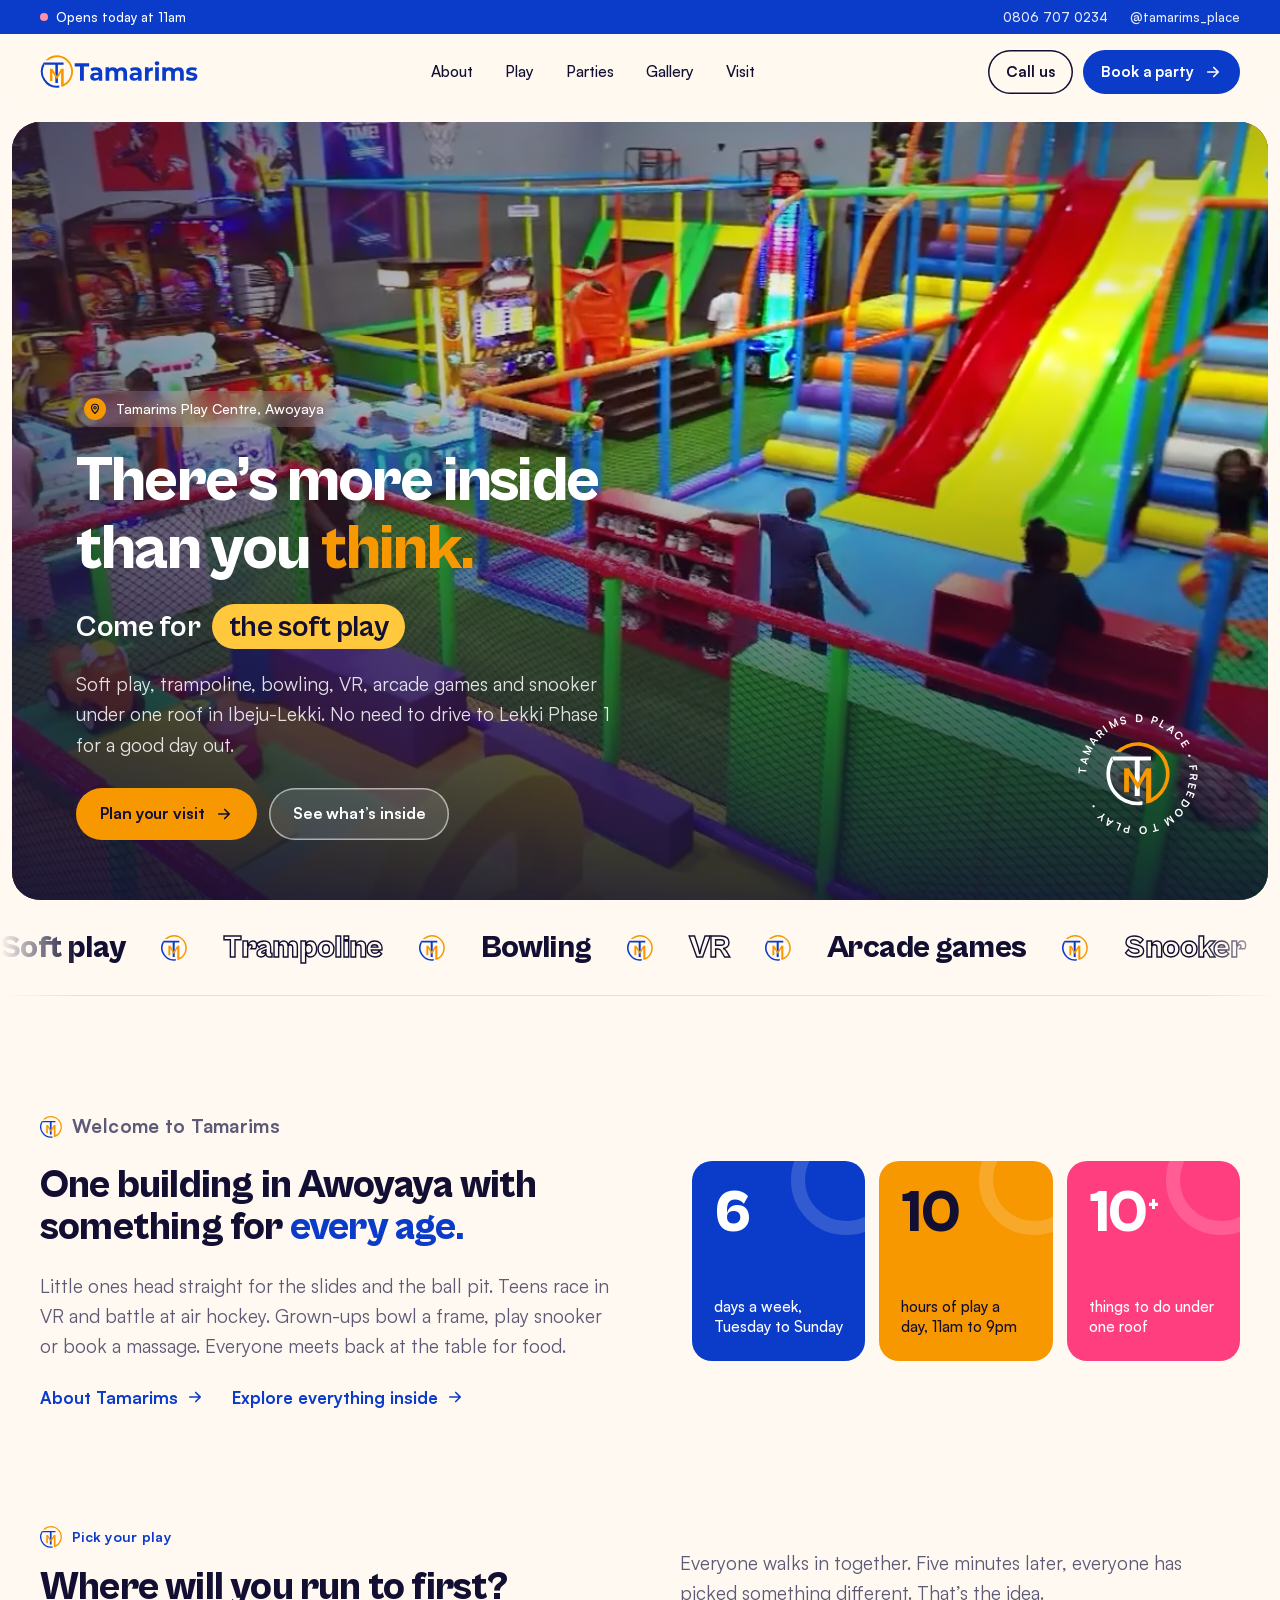
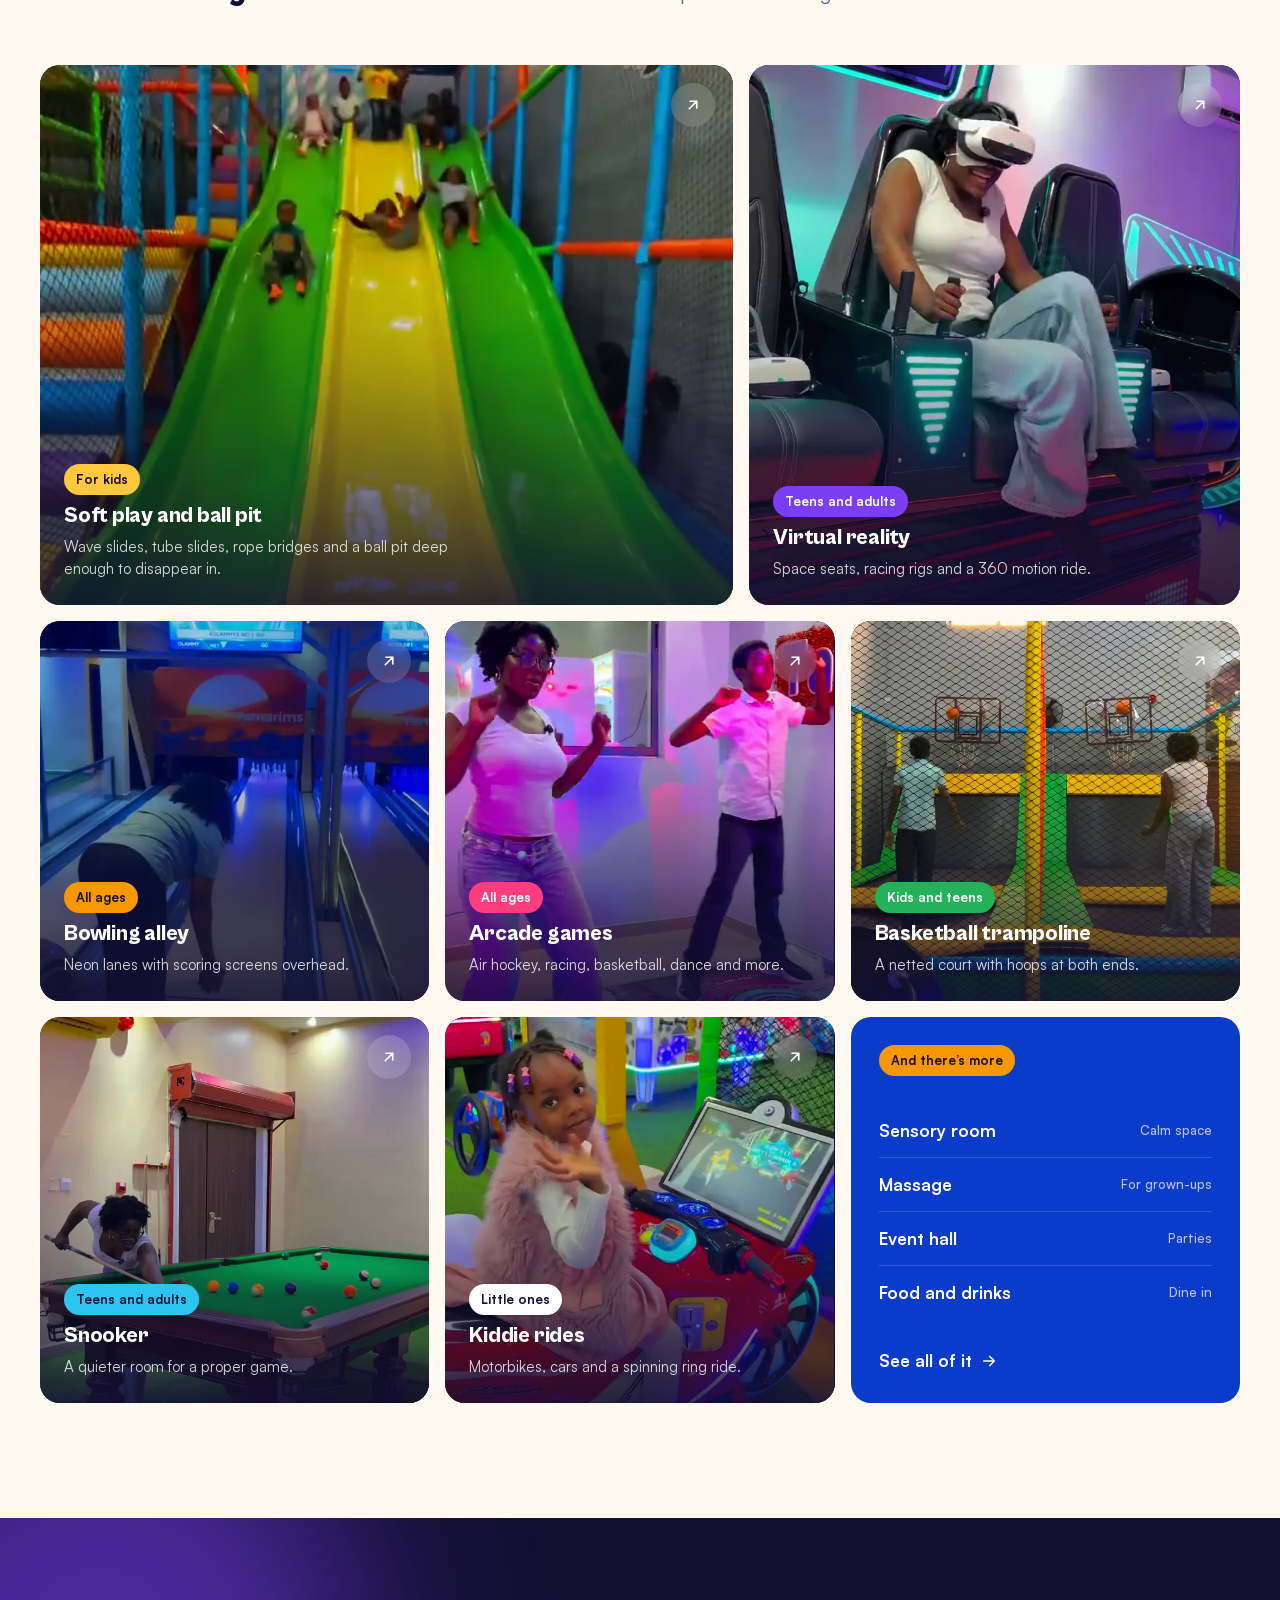
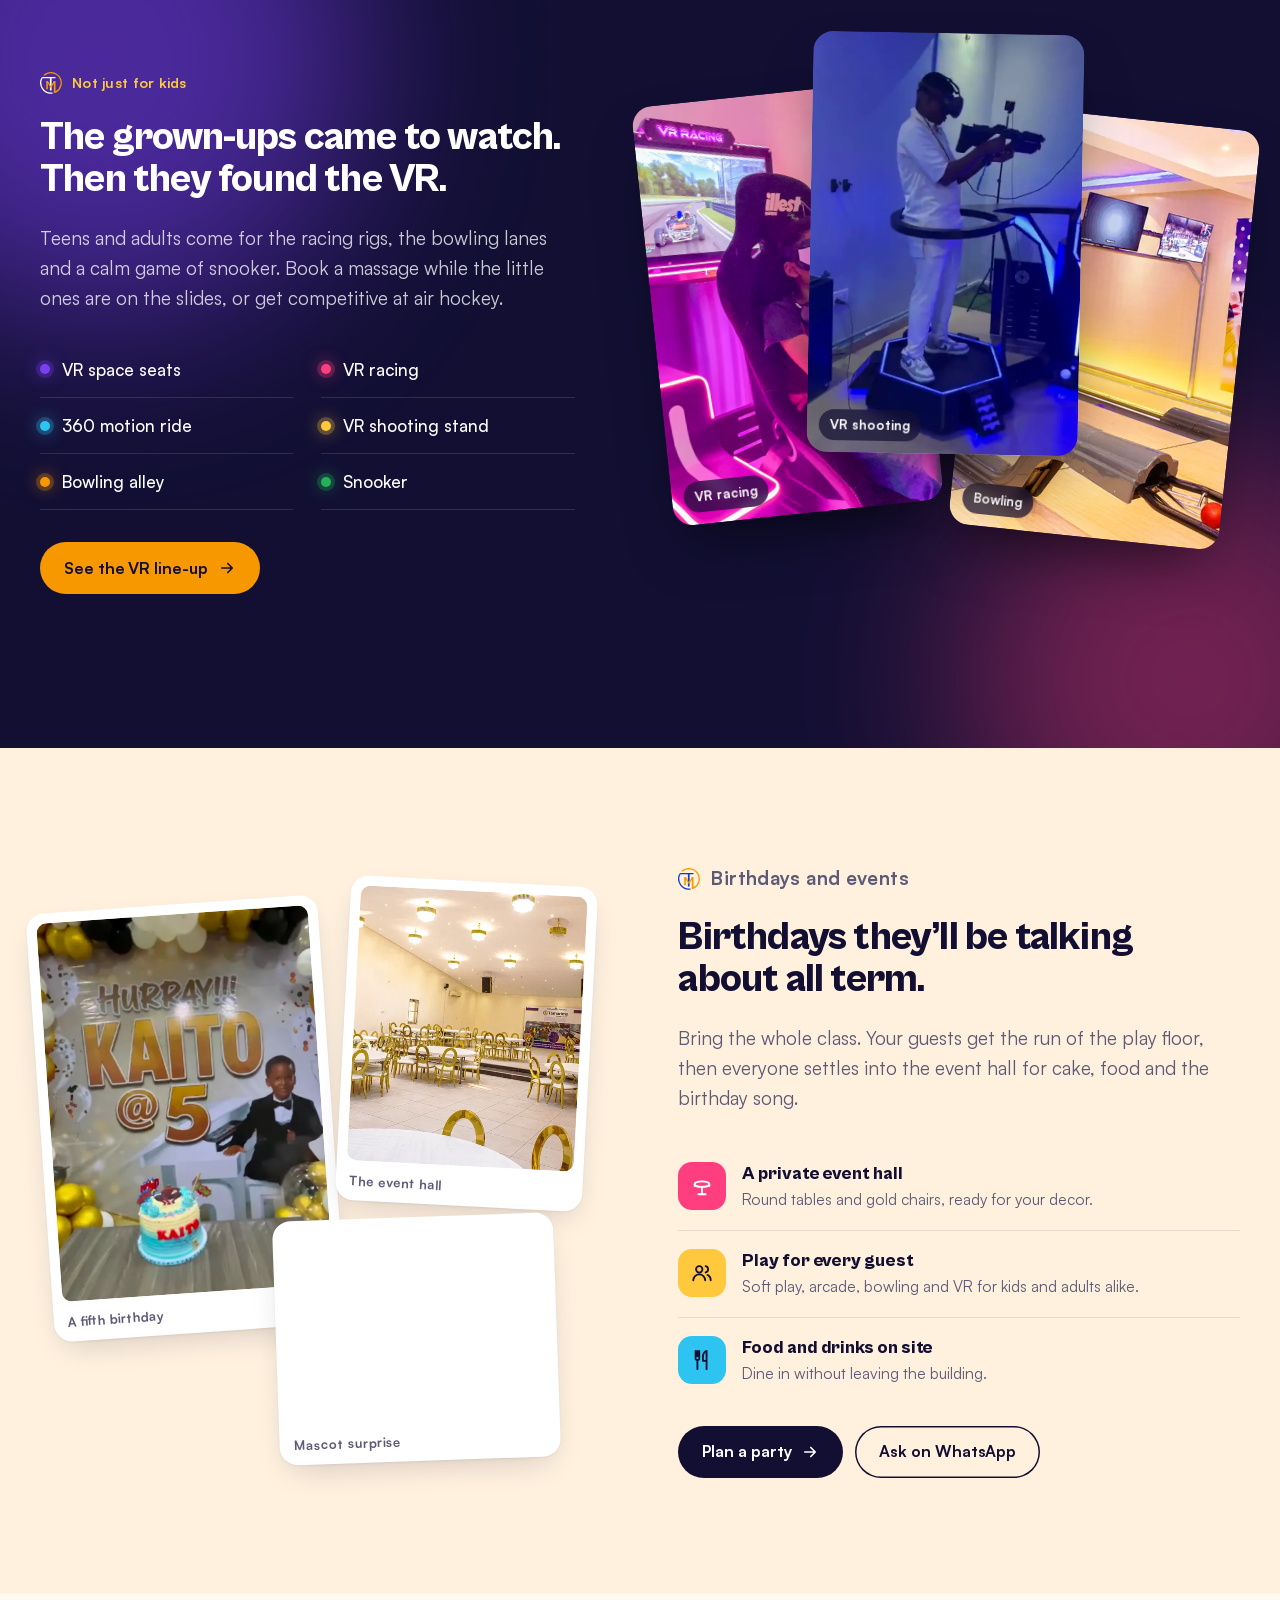
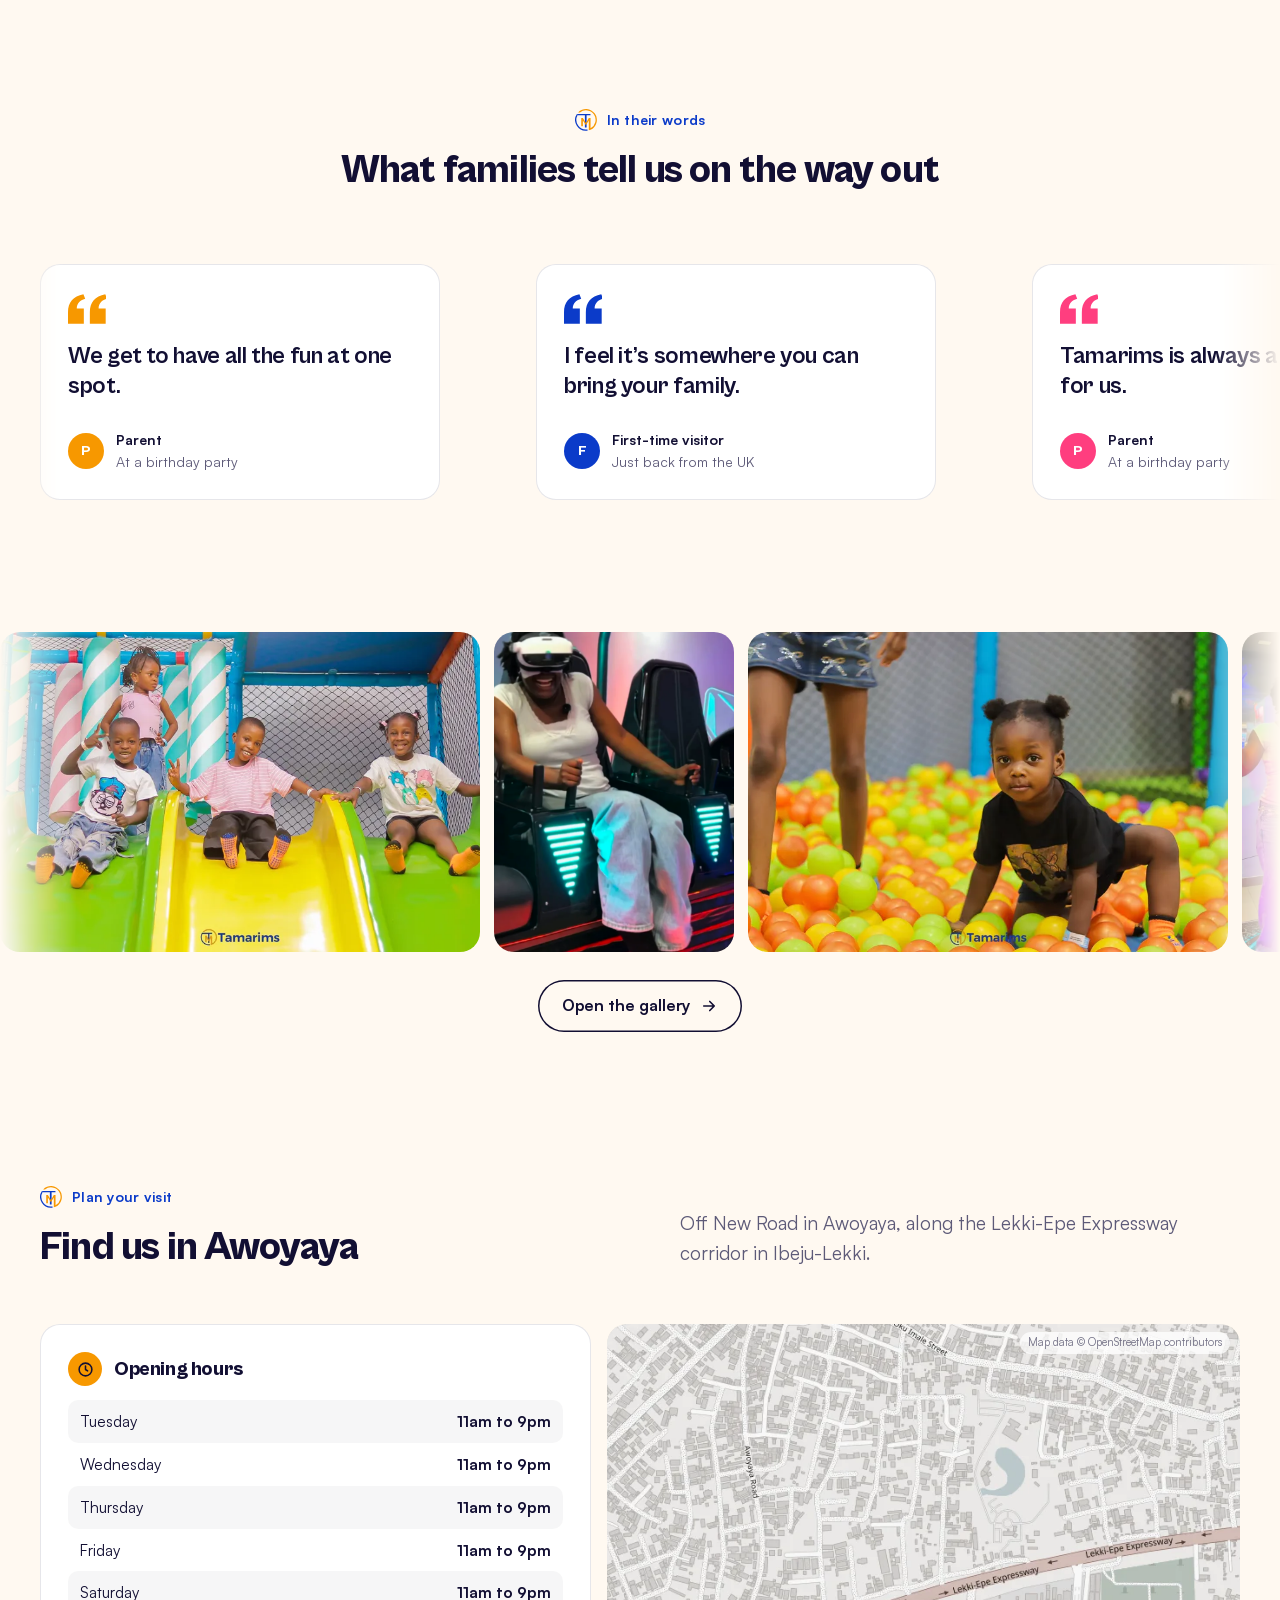
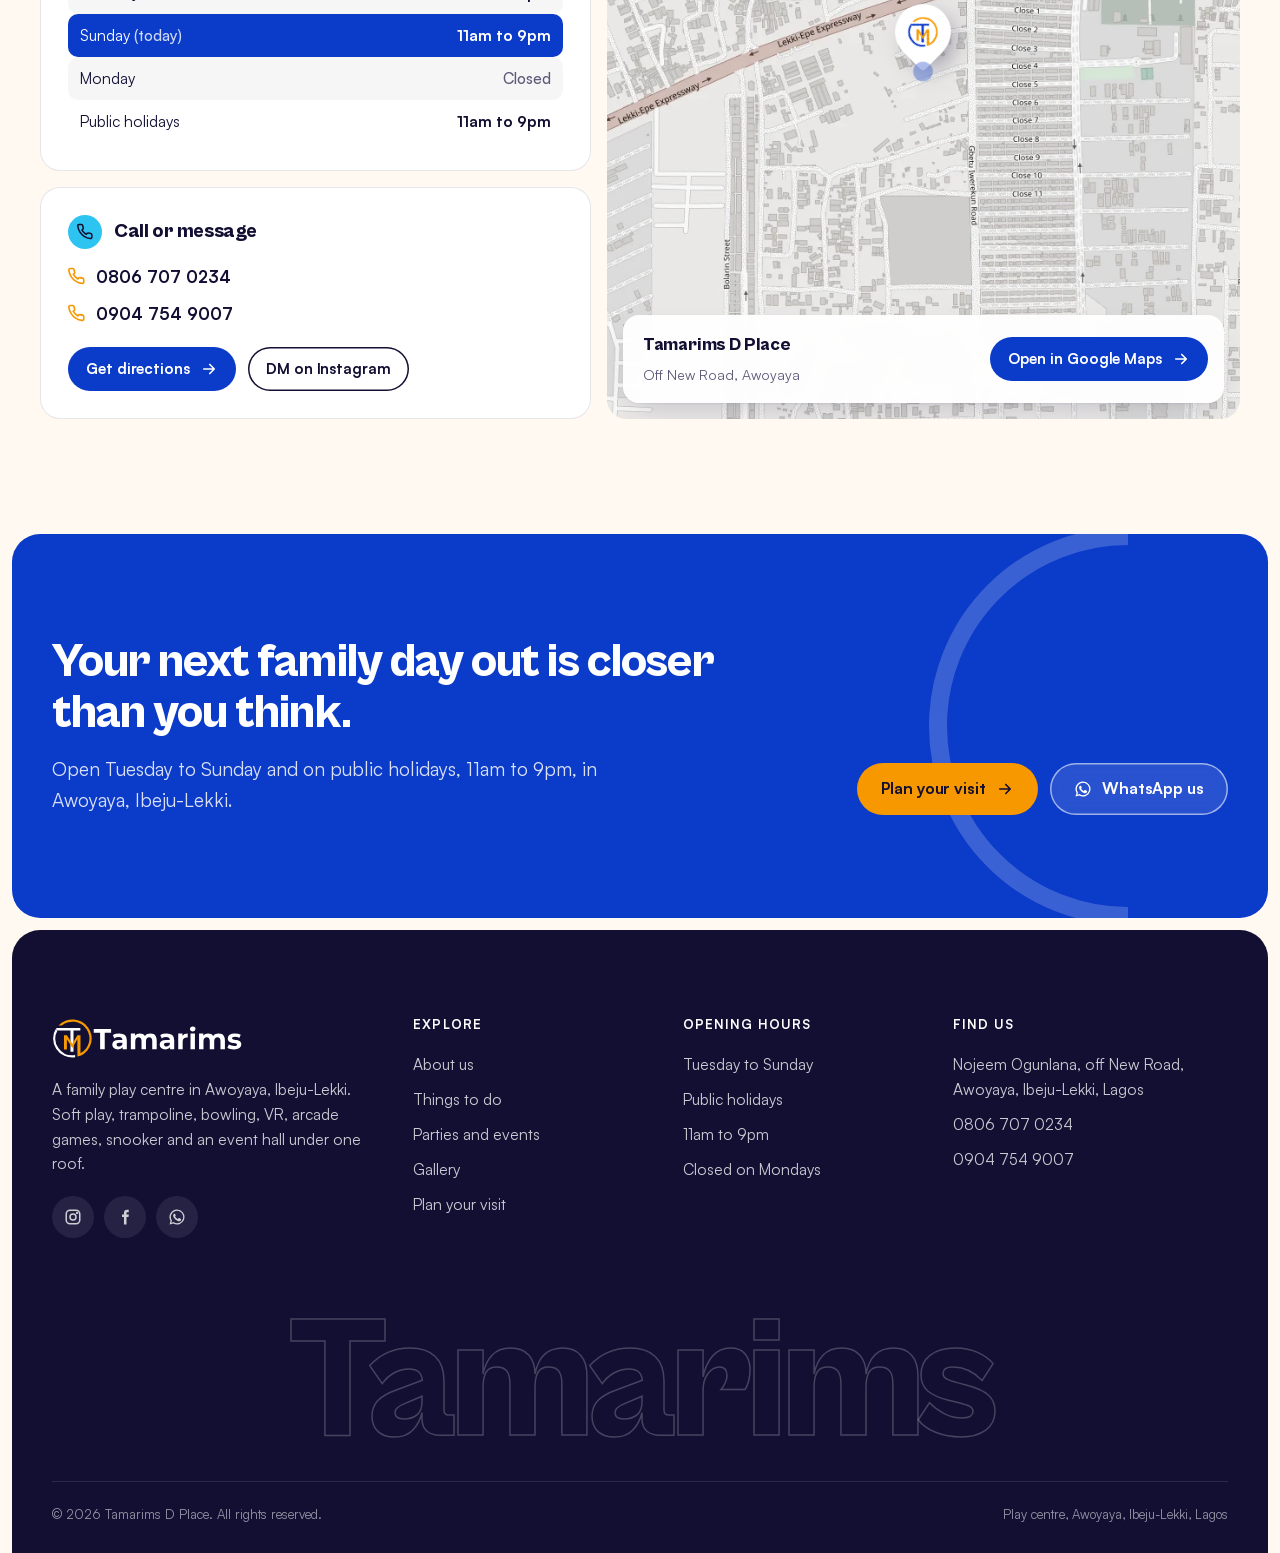
==== commit 71ddd55a: "Add About page and photos from the Google Maps listing About is now the first menu item: who Tamarim" ====
--- a/index.html
+++ b/index.html
@@ -39,6 +39,7 @@
   <div class="wrap">
     <a class="nav__logo" href="index.html" aria-label="Tamarims D Place, home"><img src="assets/logo/logo.svg" alt="Tamarims" width="158" height="35"></a>
     <nav class="nav__menu" aria-label="Main">
+        <a href="about.html">About</a>
         <a href="play.html">Play</a>
         <a href="parties.html">Parties</a>
         <a href="gallery.html">Gallery</a>
@@ -54,6 +55,7 @@
 <div class="drawer" id="drawer">
   <ul class="drawer__links">
       <li><a href="index.html">Home<span style="background:var(--amber)"></span></a></li>
+      <li><a href="about.html">About<span style="background:var(--violet)"></span></a></li>
       <li><a href="play.html">Play<span style="background:var(--sun)"></span></a></li>
       <li><a href="parties.html">Parties<span style="background:var(--berry)"></span></a></li>
       <li><a href="gallery.html">Gallery<span style="background:var(--sky)"></span></a></li>
@@ -100,7 +102,7 @@
       <p class="kicker">Welcome to Tamarims</p>
       <h2 class="h2">One building in Awoyaya with something for <span class="hl-blue">every age.</span></h2>
       <p>Little ones head straight for the slides and the ball pit. Teens race in VR and battle at air hockey. Grown-ups bowl a frame, play snooker or book a massage. Everyone meets back at the table for food.</p>
-      <a class="link-arrow" href="play.html">Explore everything inside <svg viewBox="0 0 24 24" fill="none" stroke="currentColor" stroke-width="2.2" stroke-linecap="round" stroke-linejoin="round" aria-hidden="true"><path d="M5 12h14M13 6l6 6-6 6"/></svg></a>
+      <div class="btns" style="gap:28px"><a class="link-arrow" href="about.html">About Tamarims <svg viewBox="0 0 24 24" fill="none" stroke="currentColor" stroke-width="2.2" stroke-linecap="round" stroke-linejoin="round" aria-hidden="true"><path d="M5 12h14M13 6l6 6-6 6"/></svg></a><a class="link-arrow" href="play.html">Explore everything inside <svg viewBox="0 0 24 24" fill="none" stroke="currentColor" stroke-width="2.2" stroke-linecap="round" stroke-linejoin="round" aria-hidden="true"><path d="M5 12h14M13 6l6 6-6 6"/></svg></a></div>
     </div>
     <div class="stats">
       <div class="stat" data-reveal><span class="stat__num" data-count="6">6</span><span class="stat__label">days a week, Tuesday to Sunday</span></div>
@@ -185,9 +187,9 @@
       <div class="btns" style="margin-top:10px"><a class="btn btn--amber" href="play.html#vr">See the VR line-up <svg viewBox="0 0 24 24" fill="none" stroke="currentColor" stroke-width="2.2" stroke-linecap="round" stroke-linejoin="round" aria-hidden="true"><path d="M5 12h14M13 6l6 6-6 6"/></svg></a></div>
     </div>
     <div class="fan" data-reveal style="--d:.15s">
-      <figure><img src="assets/img/vr-racer.webp" alt="A guest in the VR racing seat" width="720" height="1000" loading="lazy" decoding="async"><figcaption>VR racing</figcaption></figure>
-      <figure><video class="" data-autoplay data-src="assets/video/t-bowling.mp4" poster="assets/video/t-bowling.webp" muted loop playsinline preload="none" aria-label="Bowling on the neon lanes"></video><figcaption>Bowling</figcaption></figure>
-      <figure><img src="assets/img/vr-stand.webp" alt="A guest on the VR shooting stand" width="720" height="1000" loading="lazy" decoding="async"><figcaption>VR shooting</figcaption></figure>
+      <figure><img src="assets/img/gm-vr-racing-sm.webp" alt="A young guest in the VR racing seat" width="600" height="1067" loading="lazy" decoding="async"><figcaption>VR racing</figcaption></figure>
+      <figure><video class="" data-autoplay data-src="assets/video/t-vrshoot.mp4" poster="assets/video/t-vrshoot.webp" muted loop playsinline preload="none" aria-label="A guest on the VR shooting stand"></video><figcaption>VR shooting</figcaption></figure>
+      <figure><img src="assets/img/gm-bowling-sm.webp" alt="The neon-lit bowling lanes" width="820" height="547" loading="lazy" decoding="async"><figcaption>Bowling</figcaption></figure>
     </div>
   </div>
 </section>
@@ -196,7 +198,7 @@
   <div class="wrap party__grid">
     <div class="collage" data-reveal>
       <figure class="ph"><video class="" data-autoplay data-src="assets/video/t-party.mp4" poster="assets/video/t-party.webp" muted loop playsinline preload="none" aria-label="Children gathered around a birthday cake"></video><span>A fifth birthday</span></figure>
-      <figure class="ph"><img src="assets/img/event-hall.webp" alt="The event hall set with round tables and gold chairs" width="1080" height="1920" loading="lazy" decoding="async"><span>The event hall</span></figure>
+      <figure class="ph"><img src="assets/img/gm-event-hall-sm.webp" alt="The event hall set with round tables and gold chairs" width="820" height="547" loading="lazy" decoding="async"><span>The event hall</span></figure>
       <figure class="ph"><img src="assets/img/mascots.webp" alt="Children with the lion and mouse mascots" width="720" height="1280" loading="lazy" decoding="async"><span>Mascot surprise</span></figure>
     </div>
     <div class="intro__copy" data-reveal style="--d:.1s">
@@ -227,7 +229,7 @@
 
 <section class="section--tight" style="padding-top:0">
   <div class="rail marquee" style="border:0;padding:0" aria-label="Photos from Tamarims">
-    <div class="marquee__track"><div class="marquee__group"><figure class="l"><img src="assets/img/photo-slides-sm.webp" alt="Children waving from the wave slide" width="760" height="508" loading="lazy" decoding="async"></figure><figure class="p"><img src="assets/img/vr-seat.webp" alt="A guest in the VR space seat" width="720" height="1280" loading="lazy" decoding="async"></figure><figure class="l"><img src="assets/img/photo-ballpit-sm.webp" alt="A toddler crawling through the ball pit" width="760" height="508" loading="lazy" decoding="async"></figure><figure class="p"><img src="assets/img/dance.webp" alt="Two guests on the dance machine" width="720" height="1280" loading="lazy" decoding="async"></figure><figure class="l"><img src="assets/img/softplay-wide.webp" alt="The soft play frame seen from above" width="760" height="508" loading="lazy" decoding="async"></figure><figure class="p"><img src="assets/img/party-kaito.webp" alt="Children around a birthday cake" width="720" height="1280" loading="lazy" decoding="async"></figure><figure class="l"><img src="assets/img/photo-vr-sm.webp" alt="A guest laughing in a VR headset" width="760" height="508" loading="lazy" decoding="async"></figure><figure class="p"><img src="assets/img/bowling.webp" alt="A bowler on the neon lanes" width="720" height="1280" loading="lazy" decoding="async"></figure><figure class="l"><img src="assets/img/photo-family-sm.webp" alt="A family sharing snacks at a table" width="760" height="508" loading="lazy" decoding="async"></figure><figure class="p"><img src="assets/img/lion.webp" alt="The Tamarims lion mascot" width="720" height="1280" loading="lazy" decoding="async"></figure><figure class="l"><img src="assets/img/arcade-wide.webp" alt="The arcade floor on green turf" width="760" height="508" loading="lazy" decoding="async"></figure><figure class="p"><img src="assets/img/moto-ride.webp" alt="A girl on a motorbike ride" width="720" height="1280" loading="lazy" decoding="async"></figure></div><div class="marquee__group" aria-hidden="true"><figure class="l"><img src="assets/img/photo-slides-sm.webp" alt="Children waving from the wave slide" width="760" height="508" loading="lazy" decoding="async"></figure><figure class="p"><img src="assets/img/vr-seat.webp" alt="A guest in the VR space seat" width="720" height="1280" loading="lazy" decoding="async"></figure><figure class="l"><img src="assets/img/photo-ballpit-sm.webp" alt="A toddler crawling through the ball pit" width="760" height="508" loading="lazy" decoding="async"></figure><figure class="p"><img src="assets/img/dance.webp" alt="Two guests on the dance machine" width="720" height="1280" loading="lazy" decoding="async"></figure><figure class="l"><img src="assets/img/softplay-wide.webp" alt="The soft play frame seen from above" width="760" height="508" loading="lazy" decoding="async"></figure><figure class="p"><img src="assets/img/party-kaito.webp" alt="Children around a birthday cake" width="720" height="1280" loading="lazy" decoding="async"></figure><figure class="l"><img src="assets/img/photo-vr-sm.webp" alt="A guest laughing in a VR headset" width="760" height="508" loading="lazy" decoding="async"></figure><figure class="p"><img src="assets/img/bowling.webp" alt="A bowler on the neon lanes" width="720" height="1280" loading="lazy" decoding="async"></figure><figure class="l"><img src="assets/img/photo-family-sm.webp" alt="A family sharing snacks at a table" width="760" height="508" loading="lazy" decoding="async"></figure><figure class="p"><img src="assets/img/lion.webp" alt="The Tamarims lion mascot" width="720" height="1280" loading="lazy" decoding="async"></figure><figure class="l"><img src="assets/img/arcade-wide.webp" alt="The arcade floor on green turf" width="760" height="508" loading="lazy" decoding="async"></figure><figure class="p"><img src="assets/img/moto-ride.webp" alt="A girl on a motorbike ride" width="720" height="1280" loading="lazy" decoding="async"></figure></div></div>
+    <div class="marquee__track"><div class="marquee__group"><figure class="l"><img src="assets/img/photo-slides-sm.webp" alt="Children waving from the wave slide" width="820" height="547" loading="lazy" decoding="async"></figure><figure class="p"><img src="assets/img/vr-seat.webp" alt="A guest in the VR space seat" width="720" height="1280" loading="lazy" decoding="async"></figure><figure class="l"><img src="assets/img/photo-ballpit-sm.webp" alt="A toddler crawling through the ball pit" width="820" height="547" loading="lazy" decoding="async"></figure><figure class="p"><img src="assets/img/dance.webp" alt="Two guests on the dance machine" width="720" height="1280" loading="lazy" decoding="async"></figure><figure class="l"><img src="assets/img/gm-softplay-sm.webp" alt="The soft play frame and ball pit" width="820" height="547" loading="lazy" decoding="async"></figure><figure class="p"><img src="assets/img/party-kaito.webp" alt="Children around a birthday cake" width="720" height="1280" loading="lazy" decoding="async"></figure><figure class="l"><img src="assets/img/photo-vr-sm.webp" alt="A guest laughing in a VR headset" width="820" height="547" loading="lazy" decoding="async"></figure><figure class="l"><img src="assets/img/gm-bowling-sm.webp" alt="The neon-lit bowling lanes" width="820" height="547" loading="lazy" decoding="async"></figure><figure class="p"><img src="assets/img/bowling.webp" alt="A bowler on the neon lanes" width="720" height="1280" loading="lazy" decoding="async"></figure><figure class="l"><img src="assets/img/photo-family-sm.webp" alt="A family sharing snacks at a table" width="820" height="547" loading="lazy" decoding="async"></figure><figure class="p"><img src="assets/img/lion.webp" alt="The Tamarims lion mascot" width="720" height="1280" loading="lazy" decoding="async"></figure><figure class="l"><img src="assets/img/gm-dance-sm.webp" alt="Kids on the dance machine" width="820" height="547" loading="lazy" decoding="async"></figure><figure class="p"><img src="assets/img/moto-ride.webp" alt="A girl on a motorbike ride" width="720" height="1280" loading="lazy" decoding="async"></figure></div><div class="marquee__group" aria-hidden="true"><figure class="l"><img src="assets/img/photo-slides-sm.webp" alt="Children waving from the wave slide" width="820" height="547" loading="lazy" decoding="async"></figure><figure class="p"><img src="assets/img/vr-seat.webp" alt="A guest in the VR space seat" width="720" height="1280" loading="lazy" decoding="async"></figure><figure class="l"><img src="assets/img/photo-ballpit-sm.webp" alt="A toddler crawling through the ball pit" width="820" height="547" loading="lazy" decoding="async"></figure><figure class="p"><img src="assets/img/dance.webp" alt="Two guests on the dance machine" width="720" height="1280" loading="lazy" decoding="async"></figure><figure class="l"><img src="assets/img/gm-softplay-sm.webp" alt="The soft play frame and ball pit" width="820" height="547" loading="lazy" decoding="async"></figure><figure class="p"><img src="assets/img/party-kaito.webp" alt="Children around a birthday cake" width="720" height="1280" loading="lazy" decoding="async"></figure><figure class="l"><img src="assets/img/photo-vr-sm.webp" alt="A guest laughing in a VR headset" width="820" height="547" loading="lazy" decoding="async"></figure><figure class="l"><img src="assets/img/gm-bowling-sm.webp" alt="The neon-lit bowling lanes" width="820" height="547" loading="lazy" decoding="async"></figure><figure class="p"><img src="assets/img/bowling.webp" alt="A bowler on the neon lanes" width="720" height="1280" loading="lazy" decoding="async"></figure><figure class="l"><img src="assets/img/photo-family-sm.webp" alt="A family sharing snacks at a table" width="820" height="547" loading="lazy" decoding="async"></figure><figure class="p"><img src="assets/img/lion.webp" alt="The Tamarims lion mascot" width="720" height="1280" loading="lazy" decoding="async"></figure><figure class="l"><img src="assets/img/gm-dance-sm.webp" alt="Kids on the dance machine" width="820" height="547" loading="lazy" decoding="async"></figure><figure class="p"><img src="assets/img/moto-ride.webp" alt="A girl on a motorbike ride" width="720" height="1280" loading="lazy" decoding="async"></figure></div></div>
   </div>
   <div class="wrap" style="margin-top:28px;display:flex;justify-content:center"><a class="btn btn--line" href="gallery.html">Open the gallery <svg viewBox="0 0 24 24" fill="none" stroke="currentColor" stroke-width="2.2" stroke-linecap="round" stroke-linejoin="round" aria-hidden="true"><path d="M5 12h14M13 6l6 6-6 6"/></svg></a></div>
 </section>
@@ -302,6 +304,7 @@
       <div>
         <h4>Explore</h4>
         <ul>
+          <li><a href="about.html">About us</a></li>
           <li><a href="play.html">Things to do</a></li>
           <li><a href="parties.html">Parties and events</a></li>
           <li><a href="gallery.html">Gallery</a></li>
--- a/assets/css/style.css
+++ b/assets/css/style.css
@@ -468,6 +468,29 @@
 .faq details[open] summary::after { transform: rotate(45deg); }
 .faq details p { padding: 0 22px 22px; color: var(--muted); }
 
+
+/* ---------- about page ---------- */
+.t-blue { background: var(--blue) !important; color: #fff !important; }
+.values { display: grid; grid-template-columns: repeat(3, minmax(0, 1fr)); gap: 16px; margin-top: clamp(36px, 5vw, 56px); }
+.value { position: relative; overflow: hidden; padding: 26px 28px 32px; border-radius: var(--r-md); min-height: 300px; display: flex; flex-direction: column; gap: 12px; }
+.value h3 { font-size: var(--fs-h3); }
+.value p { font-size: .96875rem; line-height: 1.55; opacity: .9; }
+.value__n { margin-bottom: 52px; font-family: var(--display); font-weight: 800; font-size: 4.5rem; line-height: 1; letter-spacing: -.04em; opacity: .22; }
+.value::after { content: ""; position: absolute; right: -50px; top: -50px; width: 150px; height: 150px; border-radius: 50%; border: 18px solid rgba(255, 255, 255, .16); transition: transform 1s var(--ease); }
+.value:hover::after { transform: scale(1.25); }
+.spaces { display: grid; grid-template-columns: repeat(3, minmax(0, 1fr)); gap: 28px 16px; margin-top: clamp(36px, 5vw, 56px); }
+.space { display: grid; gap: 8px; align-content: start; }
+.space figure { position: relative; margin: 0 0 8px; aspect-ratio: 4 / 3; border-radius: var(--r-md); overflow: hidden; background: var(--ink); }
+.space figure img { width: 100%; height: 100%; object-fit: cover; transition: transform 1.2s var(--ease); }
+.space:hover figure img { transform: scale(1.05); }
+.space figure .card__tag { position: absolute; left: 14px; top: 14px; }
+.space h3 { font-size: 1.25rem; letter-spacing: -.01em; display: flex; align-items: center; gap: 8px; }
+.space h3::after { content: ""; width: 18px; height: 18px; background: currentColor; -webkit-mask: url("data:image/svg+xml,%3Csvg xmlns=%27http://www.w3.org/2000/svg%27 viewBox=%270 0 24 24%27 fill=%27none%27 stroke=%27black%27 stroke-width=%272.4%27 stroke-linecap=%27round%27 stroke-linejoin=%27round%27%3E%3Cpath d=%27M5 12h14M13 6l6 6-6 6%27/%3E%3C/svg%3E") center / contain no-repeat; mask: url("data:image/svg+xml,%3Csvg xmlns=%27http://www.w3.org/2000/svg%27 viewBox=%270 0 24 24%27 fill=%27none%27 stroke=%27black%27 stroke-width=%272.4%27 stroke-linecap=%27round%27 stroke-linejoin=%27round%27%3E%3Cpath d=%27M5 12h14M13 6l6 6-6 6%27/%3E%3C/svg%3E") center / contain no-repeat; opacity: 0; transform: translateX(-6px); transition: opacity .3s, transform .35s var(--ease); color: var(--blue); }
+.space:hover h3::after { opacity: 1; transform: none; }
+.space p { color: var(--muted); font-size: .96875rem; line-height: 1.55; }
+.pair { display: grid; grid-template-columns: 1fr 1fr; gap: 16px; max-width: 960px; margin: clamp(36px, 5vw, 56px) auto 0; }
+.pair .quote blockquote { font-size: clamp(1.5rem, 1.2rem + 1vw, 2rem); }
+
 /* ---------- 404 ---------- */
 .lost { min-height: 70vh; display: grid; place-items: center; text-align: center; padding-block: 80px; }
 .lost__num { font-family: var(--display); font-weight: 800; font-size: clamp(6rem, 20vw, 12rem); line-height: .85; letter-spacing: -.05em; display: flex; align-items: center; justify-content: center; gap: .04em; color: var(--blue); }
@@ -498,7 +521,9 @@
   .cta .wrap { grid-template-columns: 1fr; align-items: start; }
   .fan { max-width: 560px; width: 100%; margin-inline: auto; }
   .collage { max-width: 560px; width: 100%; margin-inline: auto; }
-  .steps { grid-template-columns: 1fr; }
+  .steps, .values { grid-template-columns: 1fr; }
+  .value { min-height: 220px; }
+  .spaces { grid-template-columns: 1fr 1fr; }
   .map { min-height: 360px; }
 }
 @media (max-width: 760px) {
@@ -532,6 +557,7 @@
   .feature__chip { left: 12px; }
   .feature--flip .feature__chip { right: 12px; }
   .extras { grid-template-columns: 1fr; }
+  .spaces, .pair { grid-template-columns: 1fr; }
   .extra { min-height: 0; }
   .masonry { columns: 2 150px; column-gap: 10px; }
   .masonry .tile { margin-bottom: 10px; border-radius: 14px; }
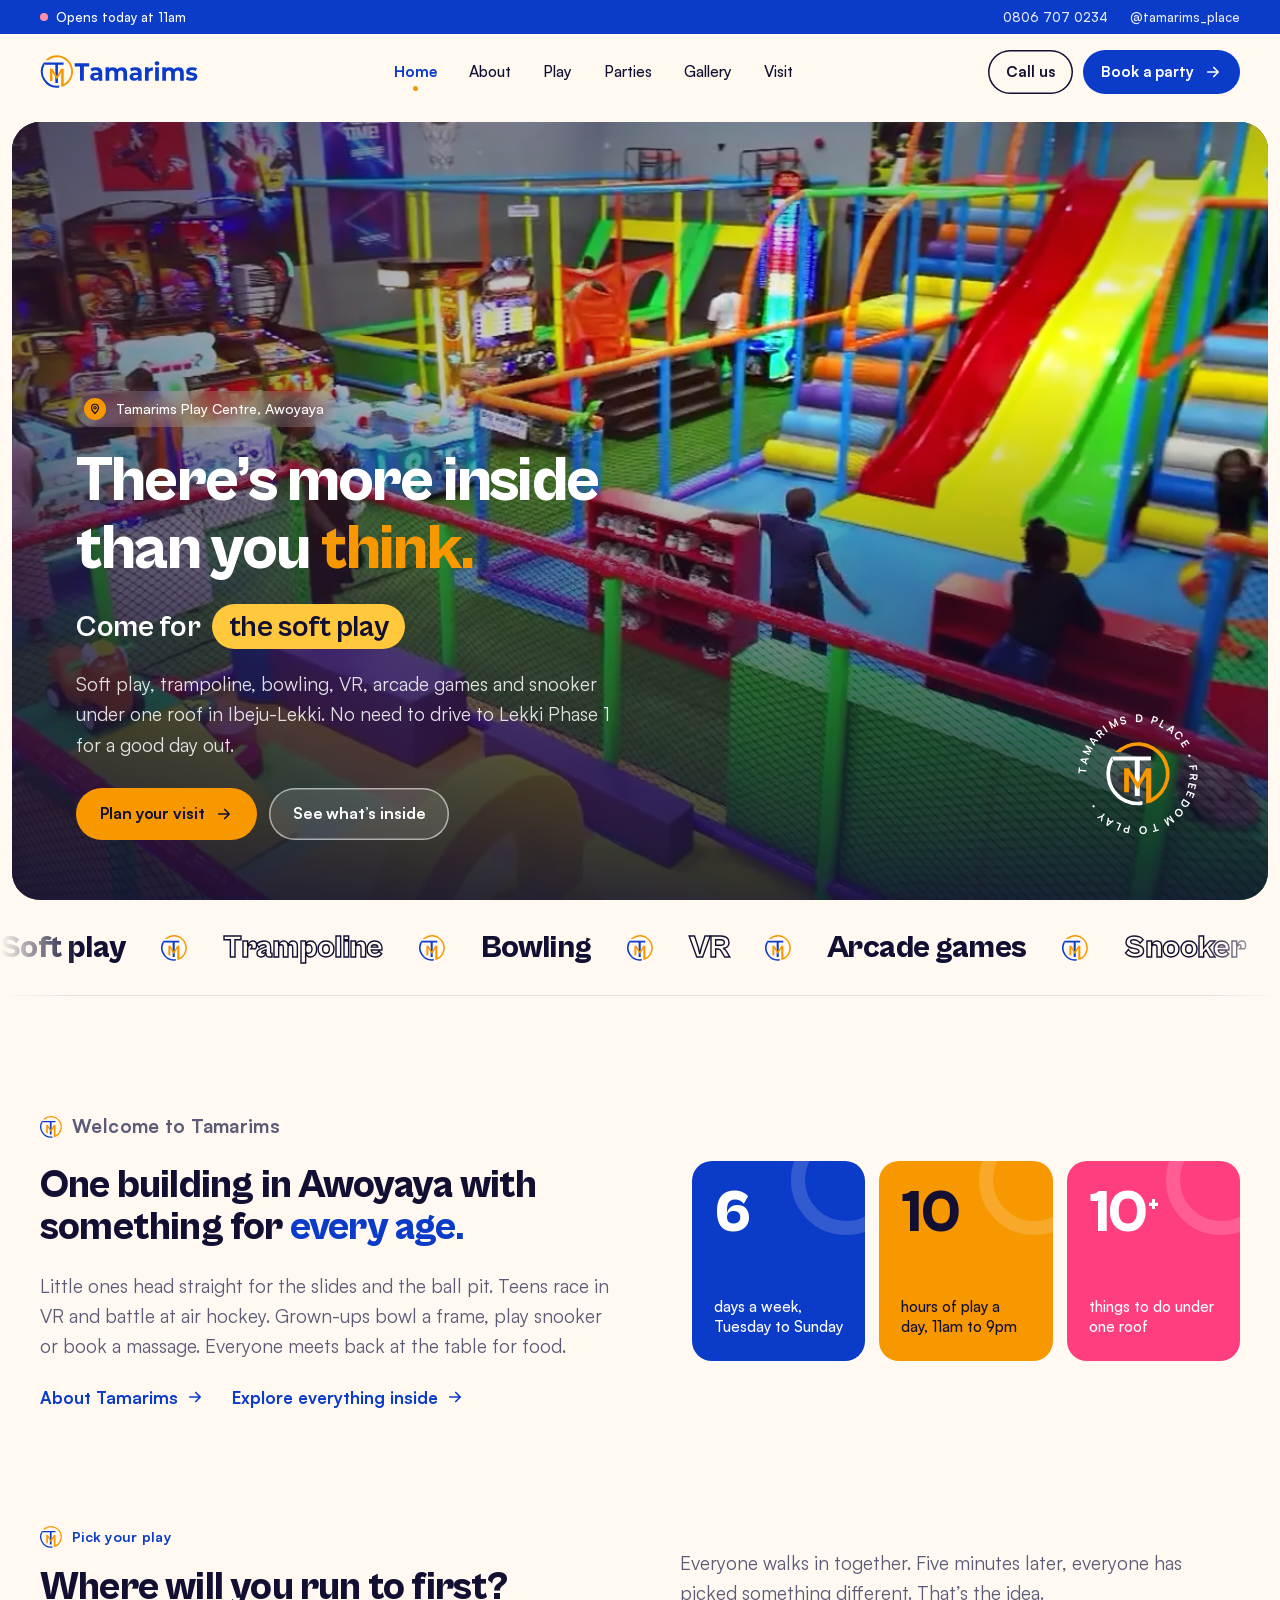
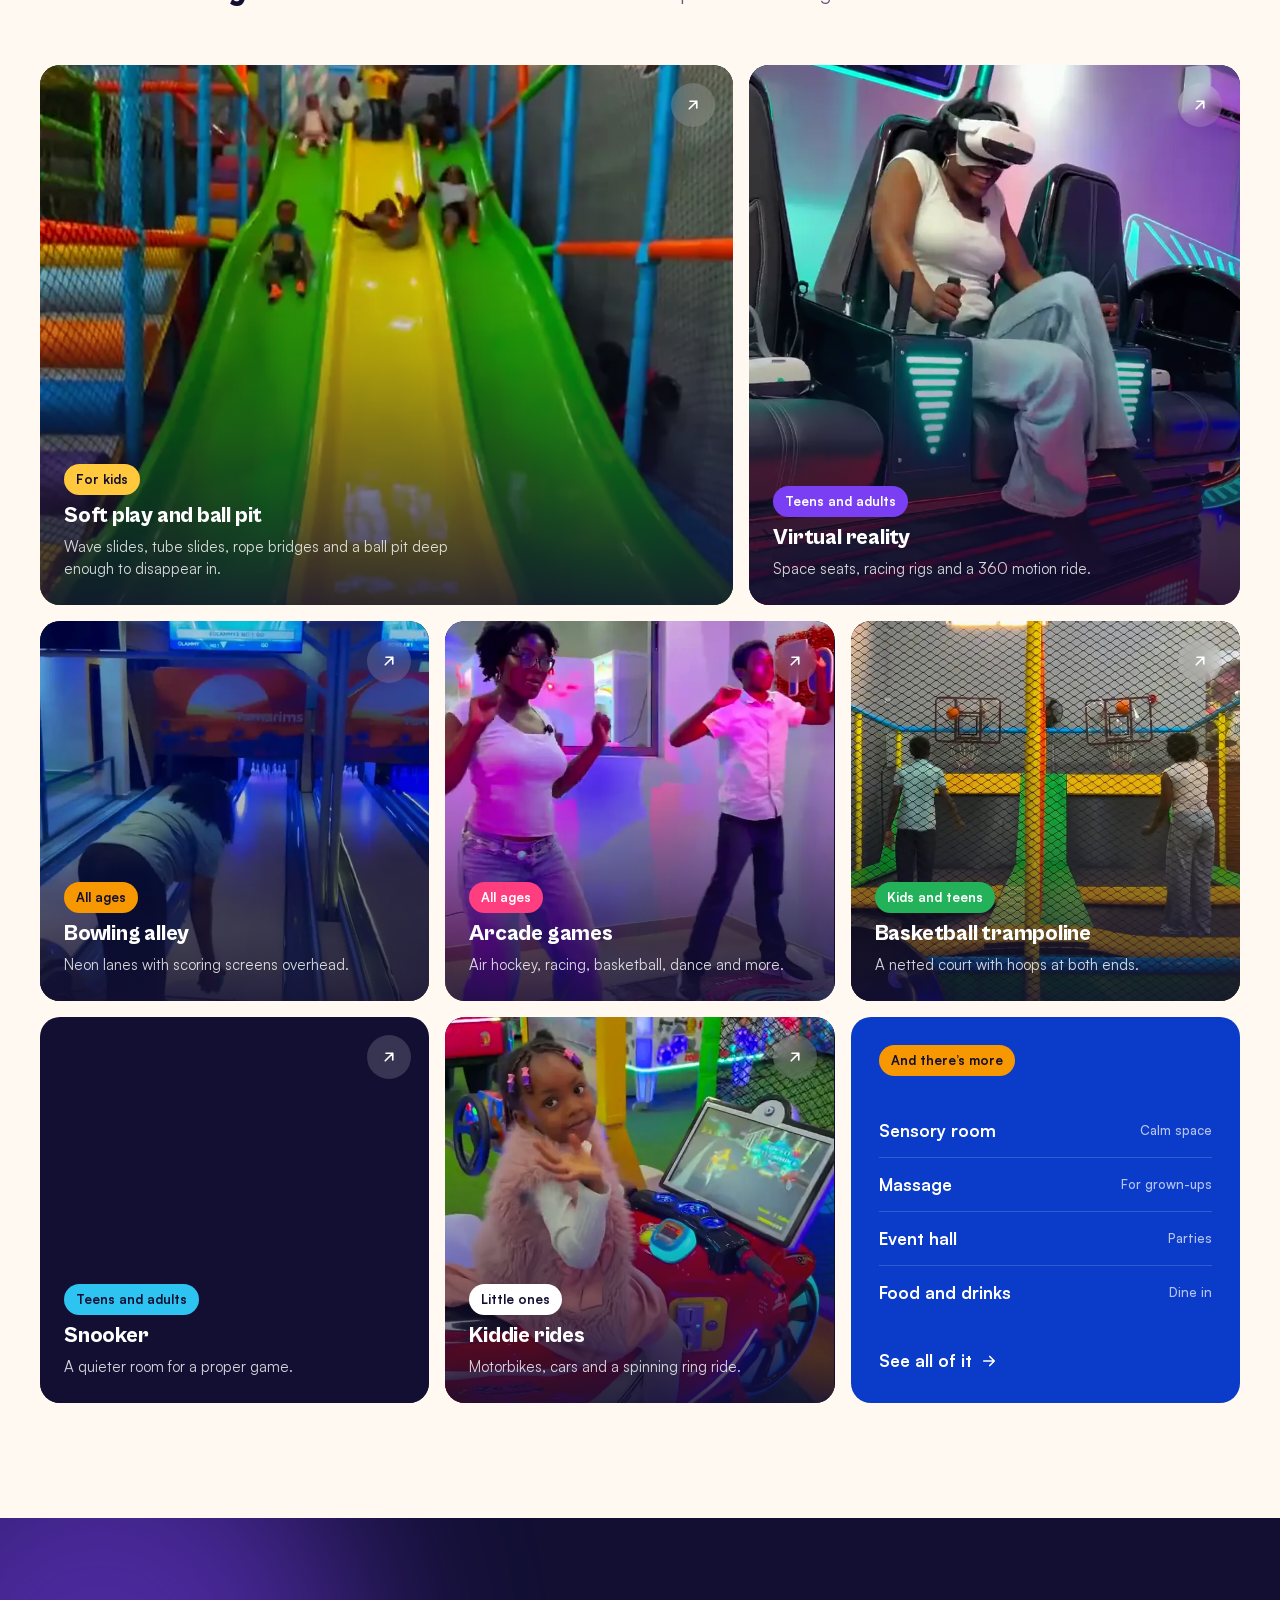
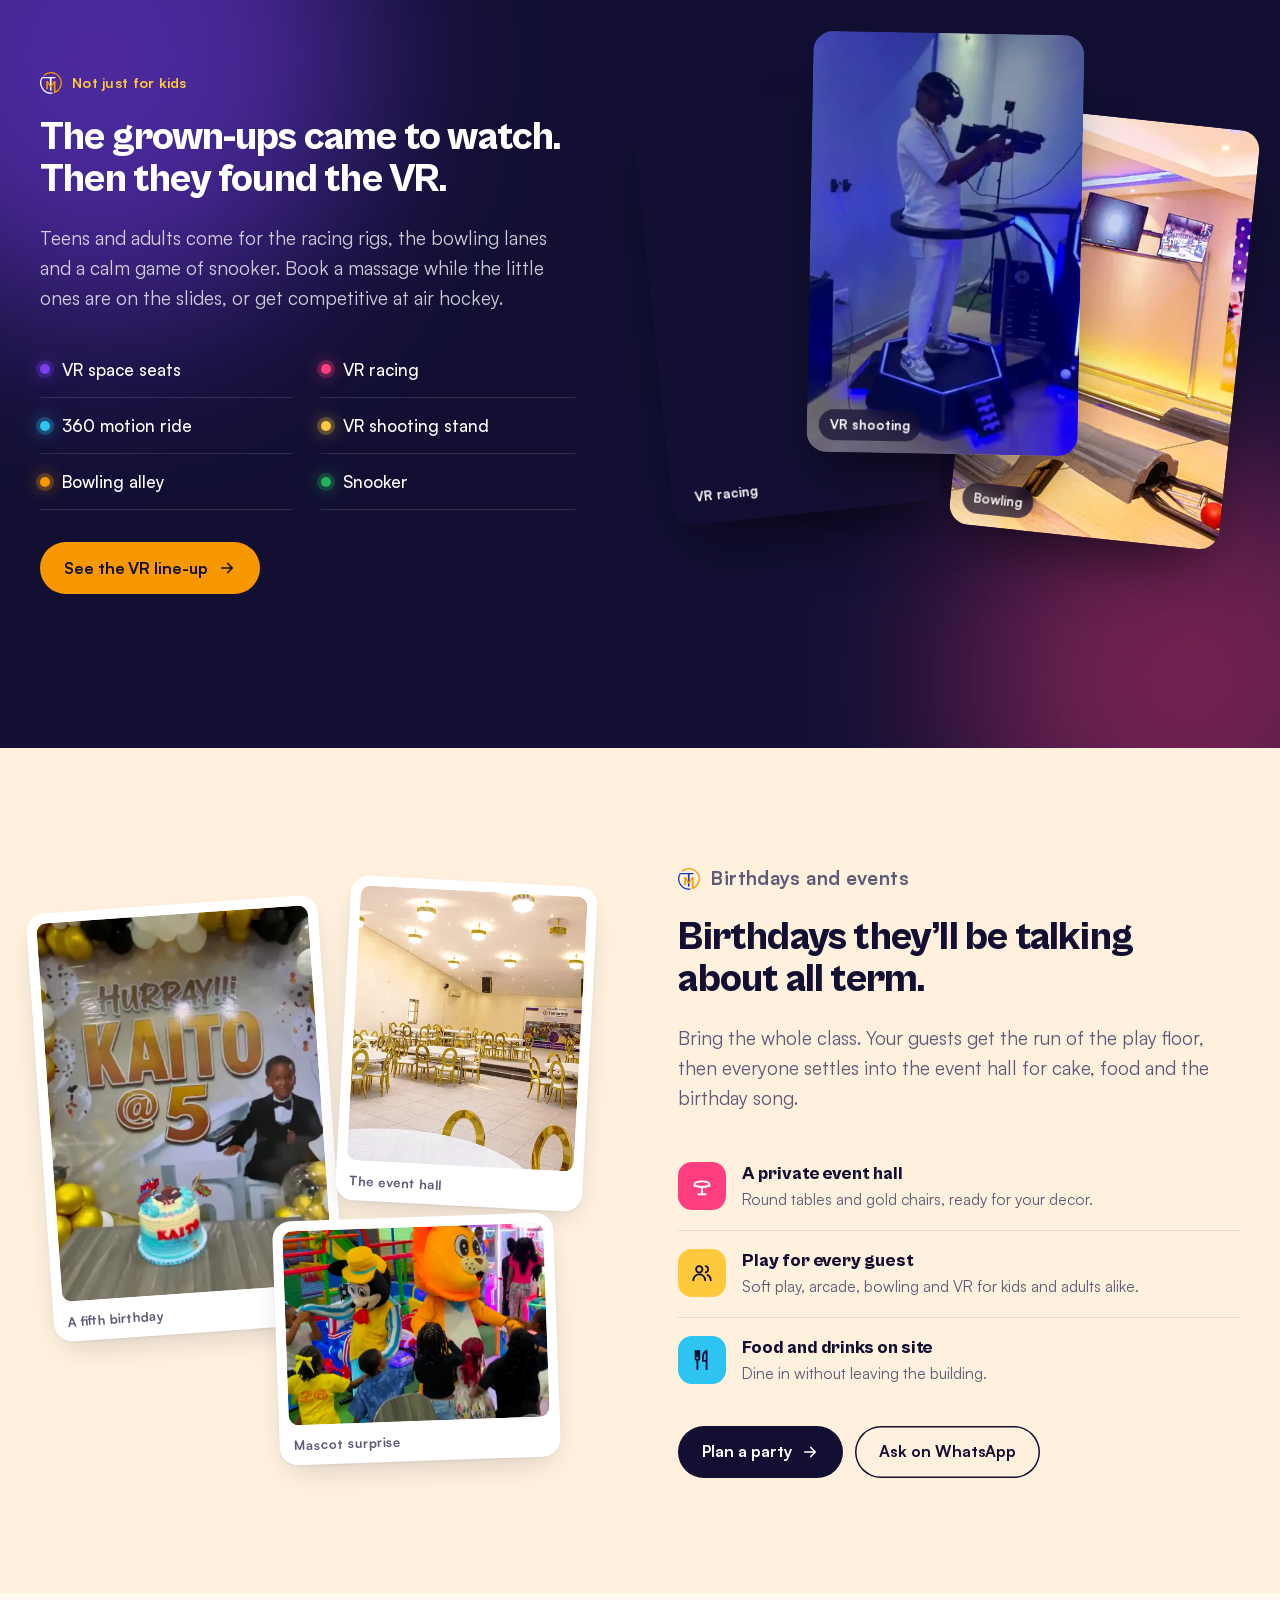
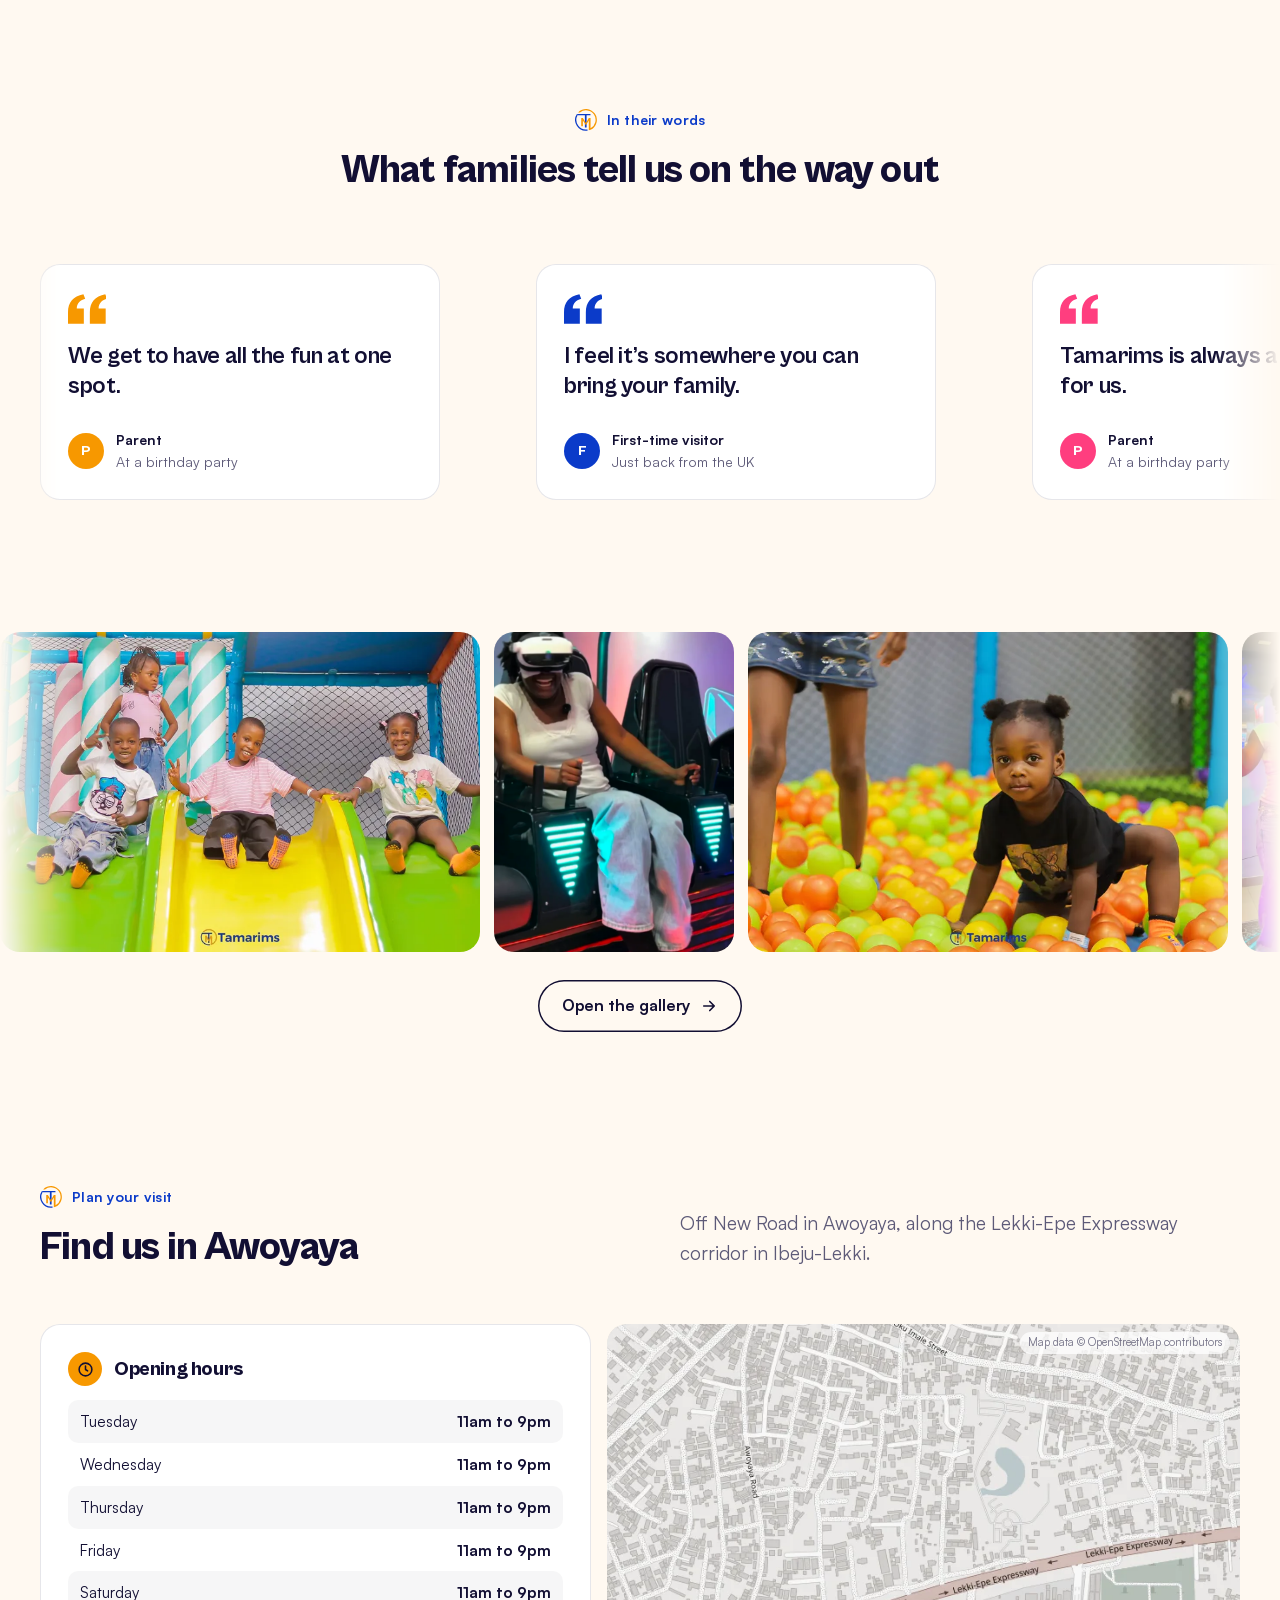
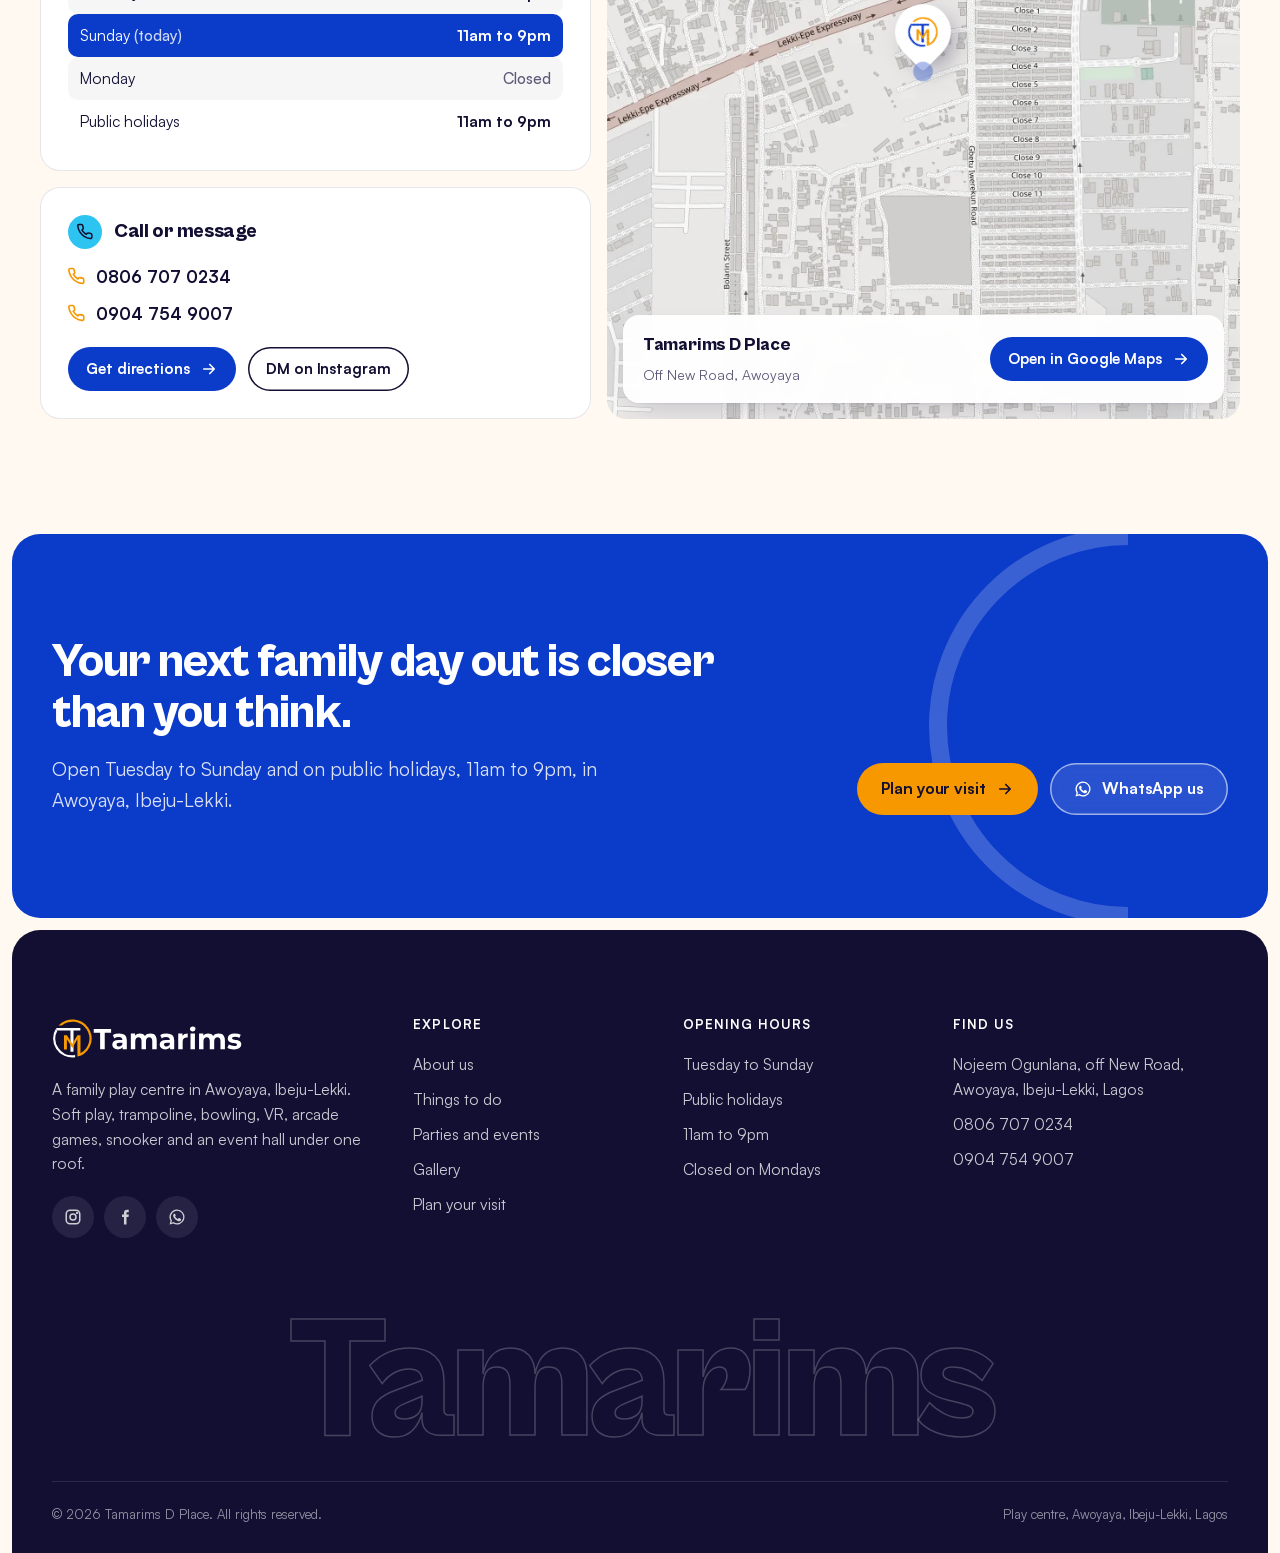
==== commit f13c1f22: "Add Home to the menu and link home to the site root Home is now the first menu item. Home, logo and " ====
--- a/index.html
+++ b/index.html
@@ -37,8 +37,9 @@
 </div>
 <header class="nav">
   <div class="wrap">
-    <a class="nav__logo" href="index.html" aria-label="Tamarims D Place, home"><img src="assets/logo/logo.svg" alt="Tamarims" width="158" height="35"></a>
+    <a class="nav__logo" href="./" aria-label="Tamarims D Place, home"><img src="assets/logo/logo.svg" alt="Tamarims" width="158" height="35"></a>
     <nav class="nav__menu" aria-label="Main">
+        <a href="./" aria-current="page">Home</a>
         <a href="about.html">About</a>
         <a href="play.html">Play</a>
         <a href="parties.html">Parties</a>
@@ -54,7 +55,7 @@
 </header>
 <div class="drawer" id="drawer">
   <ul class="drawer__links">
-      <li><a href="index.html">Home<span style="background:var(--amber)"></span></a></li>
+      <li><a href="./">Home<span style="background:var(--amber)"></span></a></li>
       <li><a href="about.html">About<span style="background:var(--violet)"></span></a></li>
       <li><a href="play.html">Play<span style="background:var(--sun)"></span></a></li>
       <li><a href="parties.html">Parties<span style="background:var(--berry)"></span></a></li>
